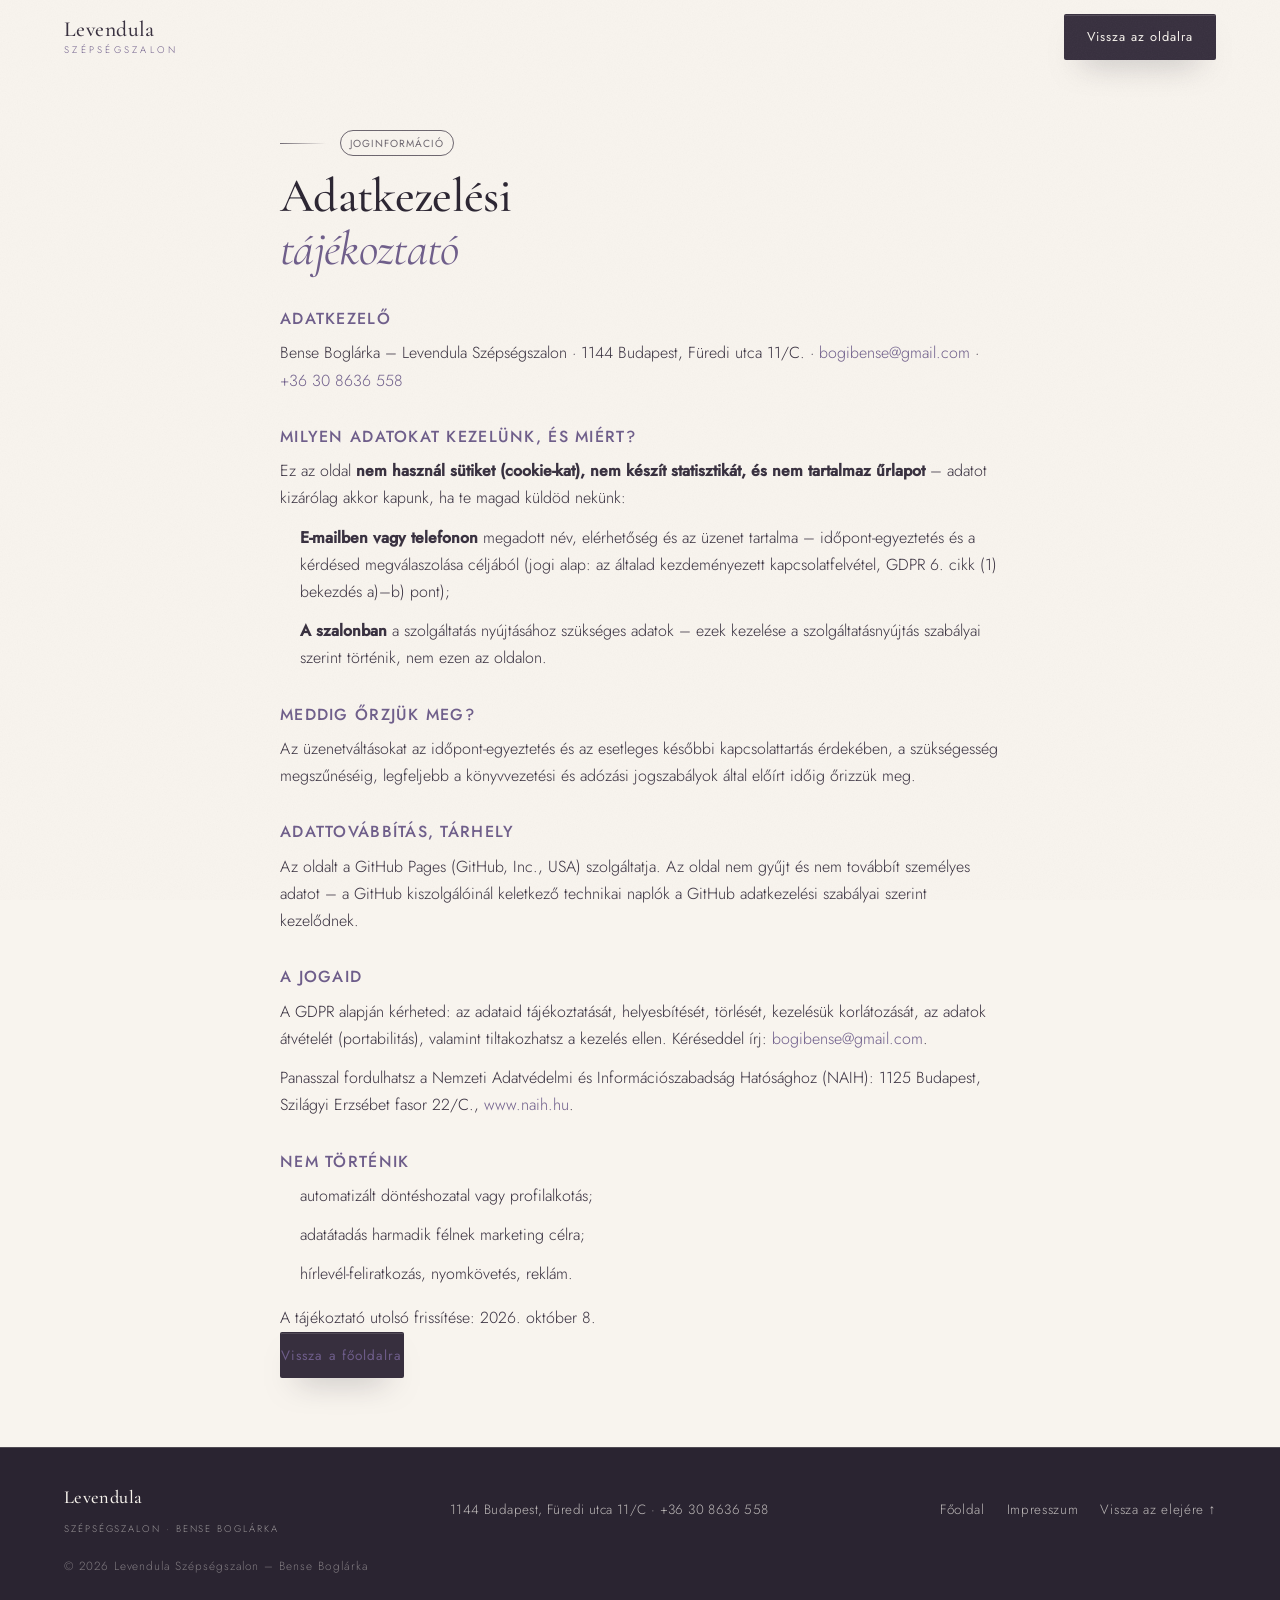
==== adatkezeles.html @ 14048347 "Átadási végellenőrzés: impresszum + adatkezelési tájékoztató, helyesírás, tap-target és overflow jav" ====
<!DOCTYPE html>
<html lang="hu">
<head>
<meta charset="UTF-8">
<meta name="viewport" content="width=device-width, initial-scale=1">
<title>Adatkezelési tájékoztató – Levendula Szépségszalon</title>
<meta name="description" content="Adatkezelési tájékoztató – Levendula Szépségszalon, Bense Boglárka.">
<meta name="robots" content="noindex, follow">
<link rel="icon" href="data:image/svg+xml,%3Csvg xmlns='http://www.w3.org/2000/svg' viewBox='0 0 64 64'%3E%3Crect width='64' height='64' rx='14' fill='%233A3040'/%3E%3Ctext x='32' y='43' font-family='Georgia,serif' font-size='34' fill='%23F7F3EE' text-anchor='middle'%3EL%3C/text%3E%3C/svg%3E">
<link rel="stylesheet" href="fonts/fonts.css">
<link rel="stylesheet" href="styles.css">
<style>
.legal{padding:calc(var(--header-h) + 56px) var(--pad) 72px}
.legal-inner{max-width:720px;margin:0 auto}
.legal .eyebrow{margin-bottom:14px}
.legal h1{font-family:var(--serif);font-weight:500;font-size:clamp(2.1rem,5vw,3rem);line-height:1.1;color:var(--char);margin:0 0 30px}
.legal h1 em{font-style:italic;color:var(--lav-deep)}
.legal h2{font-family:var(--sans);font-weight:500;font-size:1rem;letter-spacing:.08em;text-transform:uppercase;color:var(--lav-deep);margin:34px 0 12px}
.legal p,.legal li{font-family:var(--sans);font-weight:300;font-size:1rem;line-height:1.7;color:var(--plum);margin:0 0 12px}
.legal ul{padding-left:20px;margin:0 0 16px}
.legal a{color:var(--lav-deep); display:inline-block; padding:11px 0; margin:-11px 0}
.legal-back{display:inline-block;margin-top:36px}
</style>
</head>
<body>

<header class="site-header" id="top">
  <div class="header-inner">
    <a class="brand" href="index.html" aria-label="Levendula Szépségszalon – Kezdőlap">
      <span class="brand-name">Levendula</span>
      <span class="brand-sub">Szépségszalon</span>
    </a>
    <div class="header-actions">
      <a class="btn btn-solid btn-sm header-cta" href="index.html#kapcsolat">Vissza az oldalra</a>
    </div>
  </div>
</header>

<main>
<section class="legal">
  <div class="legal-inner">
    <p class="eyebrow"><b>Joginformáció</b></p>
    <h1>Adatkezelési<br><em>tájékoztató</em></h1>

    <h2>Adatkezelő</h2>
    <p>Bense Boglárka – Levendula Szépségszalon · 1144 Budapest, Füredi utca 11/C. · <a href="mailto:bogibense@gmail.com">bogibense@gmail.com</a> · <a href="tel:+36308636558">+36 30 8636 558</a></p>

    <h2>Milyen adatokat kezelünk, és miért?</h2>
    <p>Ez az oldal <strong>nem használ sütiket (cookie-kat), nem készít statisztikát, és nem tartalmaz űrlapot</strong> – adatot kizárólag akkor kapunk, ha te magad küldöd nekünk:</p>
    <ul>
      <li><strong>E-mailben vagy telefonon</strong> megadott név, elérhetőség és az üzenet tartalma – időpont-egyeztetés és a kérdésed megválaszolása céljából (jogi alap: az általad kezdeményezett kapcsolatfelvétel, GDPR 6. cikk (1) bekezdés a)–b) pont);</li>
      <li><strong>A szalonban</strong> a szolgáltatás nyújtásához szükséges adatok – ezek kezelése a szolgáltatásnyújtás szabályai szerint történik, nem ezen az oldalon.</li>
    </ul>

    <h2>Meddig őrzjük meg?</h2>
    <p>Az üzenetváltásokat az időpont-egyeztetés és az esetleges későbbi kapcsolattartás érdekében, a szükségesség megszűnéséig, legfeljebb a könyvvezetési és adózási jogszabályok által előírt időig őrizzük meg.</p>

    <h2>Adattovábbítás, tárhely</h2>
    <p>Az oldalt a GitHub Pages (GitHub, Inc., USA) szolgáltatja. Az oldal nem gyűjt és nem továbbít személyes adatot – a GitHub kiszolgálóinál keletkező technikai naplók a GitHub adatkezelési szabályai szerint kezelődnek.</p>

    <h2>A jogaid</h2>
    <p>A GDPR alapján kérheted: az adataid tájékoztatását, helyesbítését, törlését, kezelésük korlátozását, az adatok átvételét (portabilitás), valamint tiltakozhatsz a kezelés ellen. Kéréseddel írj: <a href="mailto:bogibense@gmail.com">bogibense@gmail.com</a>.</p>
    <p>Panasszal fordulhatsz a Nemzeti Adatvédelmi és Információszabadság Hatósághoz (NAIH): 1125 Budapest, Szilágyi Erzsébet fasor 22/C., <a href="https://www.naih.hu" target="_blank" rel="noopener">www.naih.hu</a>.</p>

    <h2>Nem történik</h2>
    <ul>
      <li>automatizált döntéshozatal vagy profilalkotás;</li>
      <li>adatátadás harmadik félnek marketing célra;</li>
      <li>hírlevél-feliratkozás, nyomkövetés, reklám.</li>
    </ul>

    <p class="body-lg">A tájékoztató utolsó frissítése: 2026. október 8.</p>

    <a class="btn btn-solid legal-back" href="index.html">Vissza a főoldalra</a>
  </div>
</section>
</main>

<footer class="site-footer">
  <div class="footer-inner">
    <div class="footer-brand">
      <span class="brand-name">Levendula</span>
      <span class="brand-sub">Szépségszalon · Bense Boglárka</span>
    </div>
    <div class="footer-addr">
      1144 Budapest, Füredi utca 11/C · +36 30 8636 558
    </div>
    <div class="footer-links">
      <a href="index.html">Főoldal</a>
      <a href="impresszum.html">Impresszum</a>
      <a href="#top">Vissza az elejére ↑</a>
    </div>
  </div>
  <p class="footer-copy">© 2026 Levendula Szépségszalon – Bense Boglárka</p>
</footer>

</body>
</html>
---- fonts/fonts.css ----
@font-face {
  font-family: 'Cormorant Garamond';
  font-style: italic;
  font-weight: 400;
  font-display: swap;
  src: url(cormorant-400-italic-latin-ext.woff2) format('woff2');
  unicode-range: U+0100-02BA, U+02BD-02C5, U+02C7-02CC, U+02CE-02D7, U+02DD-02FF, U+0304, U+0308, U+0329, U+1D00-1DBF, U+1E00-1E9F, U+1EF2-1EFF, U+2020, U+20A0-20AB, U+20AD-20C0, U+2113, U+2C60-2C7F, U+A720-A7FF;
}
@font-face {
  font-family: 'Cormorant Garamond';
  font-style: italic;
  font-weight: 400;
  font-display: swap;
  src: url(cormorant-400-italic-latin.woff2) format('woff2');
  unicode-range: U+0000-00FF, U+0131, U+0152-0153, U+02BB-02BC, U+02C6, U+02DA, U+02DC, U+0304, U+0308, U+0329, U+2000-206F, U+20AC, U+2122, U+2191, U+2193, U+2212, U+2215, U+FEFF, U+FFFD;
}
@font-face {
  font-family: 'Cormorant Garamond';
  font-style: italic;
  font-weight: 500;
  font-display: swap;
  src: url(cormorant-500-italic-latin-ext.woff2) format('woff2');
  unicode-range: U+0100-02BA, U+02BD-02C5, U+02C7-02CC, U+02CE-02D7, U+02DD-02FF, U+0304, U+0308, U+0329, U+1D00-1DBF, U+1E00-1E9F, U+1EF2-1EFF, U+2020, U+20A0-20AB, U+20AD-20C0, U+2113, U+2C60-2C7F, U+A720-A7FF;
}
@font-face {
  font-family: 'Cormorant Garamond';
  font-style: italic;
  font-weight: 500;
  font-display: swap;
  src: url(cormorant-500-italic-latin.woff2) format('woff2');
  unicode-range: U+0000-00FF, U+0131, U+0152-0153, U+02BB-02BC, U+02C6, U+02DA, U+02DC, U+0304, U+0308, U+0329, U+2000-206F, U+20AC, U+2122, U+2191, U+2193, U+2212, U+2215, U+FEFF, U+FFFD;
}
@font-face {
  font-family: 'Cormorant Garamond';
  font-style: normal;
  font-weight: 400;
  font-display: swap;
  src: url(cormorant-400-normal-latin-ext.woff2) format('woff2');
  unicode-range: U+0100-02BA, U+02BD-02C5, U+02C7-02CC, U+02CE-02D7, U+02DD-02FF, U+0304, U+0308, U+0329, U+1D00-1DBF, U+1E00-1E9F, U+1EF2-1EFF, U+2020, U+20A0-20AB, U+20AD-20C0, U+2113, U+2C60-2C7F, U+A720-A7FF;
}
@font-face {
  font-family: 'Cormorant Garamond';
  font-style: normal;
  font-weight: 400;
  font-display: swap;
  src: url(cormorant-400-normal-latin.woff2) format('woff2');
  unicode-range: U+0000-00FF, U+0131, U+0152-0153, U+02BB-02BC, U+02C6, U+02DA, U+02DC, U+0304, U+0308, U+0329, U+2000-206F, U+20AC, U+2122, U+2191, U+2193, U+2212, U+2215, U+FEFF, U+FFFD;
}
@font-face {
  font-family: 'Cormorant Garamond';
  font-style: normal;
  font-weight: 500;
  font-display: swap;
  src: url(cormorant-500-normal-latin-ext.woff2) format('woff2');
  unicode-range: U+0100-02BA, U+02BD-02C5, U+02C7-02CC, U+02CE-02D7, U+02DD-02FF, U+0304, U+0308, U+0329, U+1D00-1DBF, U+1E00-1E9F, U+1EF2-1EFF, U+2020, U+20A0-20AB, U+20AD-20C0, U+2113, U+2C60-2C7F, U+A720-A7FF;
}
@font-face {
  font-family: 'Cormorant Garamond';
  font-style: normal;
  font-weight: 500;
  font-display: swap;
  src: url(cormorant-500-normal-latin.woff2) format('woff2');
  unicode-range: U+0000-00FF, U+0131, U+0152-0153, U+02BB-02BC, U+02C6, U+02DA, U+02DC, U+0304, U+0308, U+0329, U+2000-206F, U+20AC, U+2122, U+2191, U+2193, U+2212, U+2215, U+FEFF, U+FFFD;
}
@font-face {
  font-family: 'Cormorant Garamond';
  font-style: normal;
  font-weight: 600;
  font-display: swap;
  src: url(cormorant-600-normal-latin-ext.woff2) format('woff2');
  unicode-range: U+0100-02BA, U+02BD-02C5, U+02C7-02CC, U+02CE-02D7, U+02DD-02FF, U+0304, U+0308, U+0329, U+1D00-1DBF, U+1E00-1E9F, U+1EF2-1EFF, U+2020, U+20A0-20AB, U+20AD-20C0, U+2113, U+2C60-2C7F, U+A720-A7FF;
}
@font-face {
  font-family: 'Cormorant Garamond';
  font-style: normal;
  font-weight: 600;
  font-display: swap;
  src: url(cormorant-600-normal-latin.woff2) format('woff2');
  unicode-range: U+0000-00FF, U+0131, U+0152-0153, U+02BB-02BC, U+02C6, U+02DA, U+02DC, U+0304, U+0308, U+0329, U+2000-206F, U+20AC, U+2122, U+2191, U+2193, U+2212, U+2215, U+FEFF, U+FFFD;
}
@font-face {
  font-family: 'Jost';
  font-style: normal;
  font-weight: 300;
  font-display: swap;
  src: url(jost-300-normal-latin-ext.woff2) format('woff2');
  unicode-range: U+0100-02BA, U+02BD-02C5, U+02C7-02CC, U+02CE-02D7, U+02DD-02FF, U+0304, U+0308, U+0329, U+1D00-1DBF, U+1E00-1E9F, U+1EF2-1EFF, U+2020, U+20A0-20AB, U+20AD-20C0, U+2113, U+2C60-2C7F, U+A720-A7FF;
}
@font-face {
  font-family: 'Jost';
  font-style: normal;
  font-weight: 300;
  font-display: swap;
  src: url(jost-300-normal-latin.woff2) format('woff2');
  unicode-range: U+0000-00FF, U+0131, U+0152-0153, U+02BB-02BC, U+02C6, U+02DA, U+02DC, U+0304, U+0308, U+0329, U+2000-206F, U+20AC, U+2122, U+2191, U+2193, U+2212, U+2215, U+FEFF, U+FFFD;
}
@font-face {
  font-family: 'Jost';
  font-style: normal;
  font-weight: 400;
  font-display: swap;
  src: url(jost-400-normal-latin-ext.woff2) format('woff2');
  unicode-range: U+0100-02BA, U+02BD-02C5, U+02C7-02CC, U+02CE-02D7, U+02DD-02FF, U+0304, U+0308, U+0329, U+1D00-1DBF, U+1E00-1E9F, U+1EF2-1EFF, U+2020, U+20A0-20AB, U+20AD-20C0, U+2113, U+2C60-2C7F, U+A720-A7FF;
}
@font-face {
  font-family: 'Jost';
  font-style: normal;
  font-weight: 400;
  font-display: swap;
  src: url(jost-400-normal-latin.woff2) format('woff2');
  unicode-range: U+0000-00FF, U+0131, U+0152-0153, U+02BB-02BC, U+02C6, U+02DA, U+02DC, U+0304, U+0308, U+0329, U+2000-206F, U+20AC, U+2122, U+2191, U+2193, U+2212, U+2215, U+FEFF, U+FFFD;
}
@font-face {
  font-family: 'Jost';
  font-style: normal;
  font-weight: 500;
  font-display: swap;
  src: url(jost-500-normal-latin-ext.woff2) format('woff2');
  unicode-range: U+0100-02BA, U+02BD-02C5, U+02C7-02CC, U+02CE-02D7, U+02DD-02FF, U+0304, U+0308, U+0329, U+1D00-1DBF, U+1E00-1E9F, U+1EF2-1EFF, U+2020, U+20A0-20AB, U+20AD-20C0, U+2113, U+2C60-2C7F, U+A720-A7FF;
}
@font-face {
  font-family: 'Jost';
  font-style: normal;
  font-weight: 500;
  font-display: swap;
  src: url(jost-500-normal-latin.woff2) format('woff2');
  unicode-range: U+0000-00FF, U+0131, U+0152-0153, U+02BB-02BC, U+02C6, U+02DA, U+02DC, U+0304, U+0308, U+0329, U+2000-206F, U+20AC, U+2122, U+2191, U+2193, U+2212, U+2215, U+FEFF, U+FFFD;
}
---- styles.css ----
/* ============================================================
   LEVENDULA SZÉPSÉGSZALON – editorial design system
   warm ivory · dusty lavender · deep plum
   ============================================================ */

:root{
  --ivory:      #F8F4EE;
  --ivory-2:    #F1EBE3;
  --paper:      #FFFDFB;
  --lav-soft:   #ECE6F0;
  --lav:        #C9BCD8;
  --lav-deep:   #6E5D8A;
  --plum:       #372F3E;
  --plum-soft:  #574E61;
  --char:       #2A2431;
  --line:       rgba(55,47,62,.16);
  --line-soft:  rgba(55,47,62,.09);
  --line-light: rgba(248,244,238,.18);

  --serif: "Cormorant Garamond", Georgia, "Times New Roman", serif;
  --sans:  "Jost", "Helvetica Neue", Arial, sans-serif;

  --pad: clamp(20px, 5vw, 64px);
  --max: 1280px;
  --header-h: 74px;
  --ease: cubic-bezier(.22,.61,.36,1);
}

/* ---------- base ---------- */
*,*::before,*::after{box-sizing:border-box}
html{scroll-behavior:smooth; scroll-padding-top:calc(var(--header-h) + 8px); -webkit-text-size-adjust:100%; overflow-x:clip}
body{
  margin:0;
  background:var(--ivory);
  color:var(--plum);
  font-family:var(--sans);
  font-weight:300;
  font-size:16.5px;
  line-height:1.65;
  -webkit-font-smoothing:antialiased;
  overflow-x:clip;
}
img{max-width:100%; height:auto; display:block}
a{color:inherit; text-decoration:none}
ul{margin:0; padding:0; list-style:none}
figure{margin:0}
h1,h2,h3,h4{margin:0; font-family:var(--serif); font-weight:500; line-height:1.08; letter-spacing:-.01em}
p{margin:0}
::selection{background:var(--lav); color:var(--char)}
html{scrollbar-color:var(--lav-deep) var(--ivory-2); scrollbar-width:thin}
::-webkit-scrollbar{width:11px; height:11px}
::-webkit-scrollbar-track{background:var(--ivory-2)}
::-webkit-scrollbar-thumb{background:linear-gradient(var(--lav-deep),#6E5F87); border:3px solid var(--ivory-2); border-radius:100px}
::-webkit-scrollbar-thumb:hover{background:var(--plum-soft)}
:focus-visible{outline:2px solid var(--lav-deep); outline-offset:3px}

/* film-grain paper texture over the whole page */
body::after{
  content:""; position:fixed; inset:0; z-index:70;
  pointer-events:none; opacity:.045;
  background-image:url("data:image/svg+xml,%3Csvg xmlns='http://www.w3.org/2000/svg' width='180' height='180'%3E%3Cfilter id='n'%3E%3CfeTurbulence type='fractalNoise' baseFrequency='0.8' numOctaves='3' stitchTiles='stitch'/%3E%3CfeColorMatrix type='saturate' values='0'/%3E%3C/filter%3E%3Crect width='180' height='180' filter='url(%23n)'/%3E%3C/svg%3E");
}

/* ---------- shared ---------- */
.hero-grid,.trust-strip,.lashes-grid,.uvled-inner,.section-head,.service-index,
.about-grid,.cert-strip,.quals-note,.gallery,.price-grid,.gift-grid,.ig-head,
.ig-grid,.contact-grid,.footer-inner,.footer-copy,.site-credit{
  width:100%;
  max-width:var(--max);
  margin-inline:auto;
  padding-inline:var(--pad);
}
.section-head{
  display:grid; grid-template-columns:minmax(0,1.2fr) minmax(0,.8fr);
  column-gap:clamp(28px,5vw,80px); align-items:end;
  margin-bottom:clamp(22px,3vw,36px);
}
.section-head .eyebrow{grid-column:1/-1}
.contact .eyebrow{color:var(--lav)}
.section-head h2{grid-column:1}
.section-head .section-lead{grid-column:2; margin-top:0; align-self:end; padding-bottom:.55em}
.section-head:not(:has(.section-lead)) h2{grid-column:1/-1}

.eyebrow{
  display:flex; align-items:center; gap:14px;
  font-size:.72rem; font-weight:400;
  letter-spacing:.28em; text-transform:uppercase;
  color:var(--lav-deep);
  margin-bottom:clamp(12px,2vw,18px);
}
.eyebrow::before{content:""; width:46px; height:1px; background:linear-gradient(90deg, currentColor, transparent); opacity:.7; flex:none}
.eyebrow b{
  font-weight:400; font-size:.64rem; letter-spacing:.1em;
  padding:4px 9px 3px; border:1px solid currentColor; border-radius:100px;
  opacity:.72; margin-right:6px;
}

h1{font-size:clamp(2.25rem, 5.2vw, 4.35rem); line-height:1.05; letter-spacing:-.014em}
h2{font-size:clamp(1.8rem, 3.7vw, 3.1rem); line-height:1.09; letter-spacing:-.012em}
h1 em,h2 em{font-style:italic; font-weight:400; color:var(--lav-deep)}
.hero-text h1 em{
  background:linear-gradient(115deg, var(--lav-deep) 8%, #6E5F87 52%, var(--plum-soft) 100%);
  -webkit-background-clip:text; background-clip:text; color:transparent;
}
.uvled h1 em,.uvled h2 em,.contact h2 em{color:var(--lav)}
.body-lg{font-size:clamp(1.02rem,1.35vw,1.16rem); line-height:1.75; color:var(--plum-soft); max-width:56ch}
.section-lead{margin-top:18px; color:var(--plum-soft); max-width:58ch; font-size:1.02rem}
.fine{font-size:.8rem; letter-spacing:.06em; color:rgba(248,244,238,.55); margin-top:18px}

/* ---------- buttons ---------- */
.btn{
  display:inline-block;
  padding:15px 30px;
  font-family:var(--sans);
  font-size:.85rem;
  font-weight:400;
  letter-spacing:.08em;
  border:1px solid transparent;
  border-radius:2px;
  cursor:pointer;
  transition:background .35s var(--ease), color .35s var(--ease), border-color .35s var(--ease), transform .35s var(--ease), background-size .5s var(--ease);
}
.btn:hover{transform:translateY(-2px)}
.btn:active{transform:translateY(0) scale(.98)}
.btn-sm{padding:11px 22px; font-size:.8rem}
.btn-solid{
  background-color:var(--plum); color:var(--ivory);
  box-shadow:inset 0 1px 0 rgba(248,244,238,.14), 0 16px 32px -18px rgba(42,36,49,.55);
  background-image:linear-gradient(var(--lav-deep),var(--lav-deep));
  background-repeat:no-repeat; background-position:left bottom; background-size:100% 0%;
  transition:background-size .5s var(--ease), transform .35s var(--ease), color .35s var(--ease);
}
.btn-solid:hover{background-size:100% 100%}
.btn-ghost{border-color:rgba(55,47,62,.4); color:var(--plum)}
.btn-ghost:hover{border-color:var(--plum); background:rgba(55,47,62,.06)}
.btn-light{
  background-color:var(--ivory); color:var(--plum);
  box-shadow:0 16px 32px -18px rgba(42,36,49,.5);
  background-image:linear-gradient(var(--lav),var(--lav));
  background-repeat:no-repeat; background-position:left bottom; background-size:100% 0%;
  transition:background-size .5s var(--ease), transform .35s var(--ease), color .35s var(--ease);
}
.btn-light:hover{background-size:100% 100%}
.btn-outline-light{border-color:rgba(248,244,238,.45); color:var(--ivory)}
.btn-outline-light:hover{border-color:var(--ivory); background:rgba(248,244,238,.1)}

/* ---------- reveal motion: staged cinematic system ---------- */
.js .reveal{opacity:0; transform:translateY(30px); transition:opacity .9s var(--ease), transform .9s var(--ease)}
.js .reveal.in{opacity:1; transform:none}
.js .d1{transition-delay:.12s}
.js .d2{transition-delay:.24s}
.js .d3{transition-delay:.36s}

/* headline serif text mask-reveal: soft clip + rise */
.js h1.reveal,.js h2.reveal{
  opacity:0; transform:translateY(34px);
  clip-path:inset(0 0 62% 0);
  transition:opacity .95s var(--ease), transform .95s var(--ease), clip-path 1.1s var(--ease);
}
.js h1.reveal.in,.js h2.reveal.in{opacity:1; transform:none; clip-path:inset(0 0 -8% 0)}
/* media reveals: scale-settle in a clip window */
.js .reveal.r-media{transform:translateY(0) scale(1.045);
  clip-path:inset(0 0 100% 0);
  transition:transform 1.3s var(--ease), clip-path 1s var(--ease), opacity .7s var(--ease);
}
.js .reveal.r-media.in{transform:none; clip-path:inset(0 0 -1% 0)}
/* rows: slides in from the left, slight easing overshoot */
.js .reveal.r-row{opacity:0; transform:translateX(-26px)}
.js .reveal.r-row.in{opacity:1; transform:none}

/* hero entrance choreography (JS adds .pre, then swaps to .in staggered) */
.js .hero-seq{transition:opacity .95s var(--ease), transform .95s var(--ease)}
.js .hero-seq.pre{opacity:0; transform:translateY(26px)}
.js .hero-seq.in{opacity:1; transform:none}
.js .hero-seq.pre.hero-t-h1{transform:translateY(40px); clip-path:inset(0 0 55% 0)}
.js .hero-seq.in.hero-t-h1{transform:none; clip-path:inset(0 0 -8% 0)}
.js .hero-t-h1{transition:opacity 1.05s var(--ease), transform 1.05s var(--ease), clip-path 1.25s var(--ease)}
.js .hero-t-media{clip-path:inset(0 0 100% 0); transform:scale(1.02)
  ; transition:clip-path 1.15s var(--ease), transform 1.5s var(--ease), opacity .8s var(--ease)}
.js .hero-t-media.in{clip-path:inset(0 0 -2% 0); transform:scale(1)}
/* decorative hairlines draw themselves in */
.js .hero-seq.line-grow::before{transform:scaleX(0); transform-origin:left}
.js .hero-seq.line-grow.in::before{transform:scaleX(1)}

/* scroll-progress hairline on header already uses --p (script) */
/* buttons: sweep + lift */
.btn{overflow:hidden}
.btn::after{
  content:""; position:absolute; inset:0; transform:translateX(-101%);
  background:linear-gradient(105deg, rgba(248,244,238,.18), rgba(248,244,238,0) 55%);
  transition:transform .55s var(--ease); pointer-events:none;
}
.btn:hover::after{transform:translateX(0)}
.btn-ghost::after,.btn-outline-light::after{background:linear-gradient(105deg, rgba(55,47,62,.09), rgba(55,47,62,0) 55%)}

/* ============================================================
   HEADER
   ============================================================ */
.site-header{
  position:fixed; inset:0 0 auto 0; z-index:60;
  height:var(--header-h);
  background:transparent;
  transition:background .4s var(--ease), box-shadow .4s var(--ease);
}
.site-header.scrolled{
  background:rgba(248,244,238,.92);
  backdrop-filter:blur(10px);
  -webkit-backdrop-filter:blur(10px);
  box-shadow:0 1px 0 var(--line-soft);
}
/* scroll-progress hairline */
.site-header::after{
  content:""; position:absolute; left:0; right:0; bottom:0; height:2px;
  background:var(--lav-deep); opacity:.85;
  transform:scaleX(var(--p,0)); transform-origin:left;
}
.header-inner{
  max-width:var(--max); margin-inline:auto; padding-inline:var(--pad);
  height:100%; display:flex; align-items:center; justify-content:space-between; gap:24px;
}
.brand{display:flex; flex-direction:column; justify-content:center; line-height:1; padding:6px 0}
.brand-name{font-family:var(--serif); font-size:1.35rem; font-weight:500; letter-spacing:.02em}
.brand-sub{font-size:.6rem; letter-spacing:.34em; text-transform:uppercase; color:var(--lav-deep); margin-top:5px}

.main-nav ul{display:flex; gap:clamp(16px,2.2vw,32px)}
.main-nav a{
  font-size:.86rem; letter-spacing:.05em; color:var(--plum-soft);
  padding-bottom:4px; position:relative;
  transition:color .3s;
}
.main-nav a::before{content:""; position:absolute; inset:-6px -6px -4px;}
.main-nav a::after{
  content:""; position:absolute; left:0; bottom:0; height:1px; width:100%;
  background:var(--lav-deep); transform:scaleX(0); transform-origin:right;
  transition:transform .45s var(--ease);
}
.main-nav a:hover,.main-nav a.active{color:var(--plum)}
.main-nav a:hover::after,.main-nav a.active::after{transform:scaleX(1); transform-origin:left}

.header-actions{display:flex; align-items:center; gap:16px}
.ig-link{
  display:grid; place-items:center; width:44px; height:44px;
  color:var(--plum); border:1px solid var(--line); border-radius:50%;
  transition:border-color .3s, color .3s, transform .3s;
}
.ig-link:hover{border-color:var(--lav-deep); color:var(--lav-deep); transform:translateY(-2px)}

.menu-toggle{
  display:none; flex-direction:column; justify-content:center; gap:7px;
  width:44px; height:44px; padding:0;
  background:none; border:none; cursor:pointer;
}
.menu-toggle span{display:block; width:26px; height:1.5px; background:var(--plum); transition:transform .4s var(--ease), opacity .3s}
body.menu-open .menu-toggle span:first-child{transform:translateY(4.2px) rotate(45deg)}
body.menu-open .menu-toggle span:last-child{transform:translateY(-4.2px) rotate(-45deg)}

/* mobile menu */
.mobile-menu{
  position:fixed; inset:0; z-index:55;
  background:var(--ivory);
  display:flex; align-items:center;
  padding:calc(var(--header-h) + 20px) var(--pad) 40px;
  opacity:0; visibility:hidden; pointer-events:none;
  transition:opacity .45s var(--ease), visibility 0s linear .45s;
}
/* closed state: fully hidden, works with or without the [hidden] attribute
   (script.js removes [hidden] on init so animations are controllable) */
.mobile-menu, .mobile-menu[hidden]{opacity:0; visibility:hidden; pointer-events:none}
body.menu-open .mobile-menu{opacity:1; visibility:visible; pointer-events:auto; transition:opacity .45s var(--ease)}
.mobile-menu nav{width:100%}
.mobile-menu li{border-bottom:1px solid var(--line-soft)}
.mobile-menu li a{
  display:block; padding:16px 0;
  font-family:var(--serif); font-size:1.6rem; font-weight:500;
}
.mobile-menu li a em{font-style:italic; color:var(--lav-deep)}
.mobile-menu-foot{display:flex; flex-direction:column; gap:8px; margin-top:32px; font-size:.95rem; color:var(--plum-soft)}
.mobile-menu-foot a{letter-spacing:.04em; display:inline-block; padding:12px 0}

/* ============================================================
   HERO — art-directed editorial entry
   ============================================================ */
.hero{padding-top:var(--header-h); position:relative; overflow-x:clip}
/* ambient wash behind the text column */
.hero::before{
  content:""; position:absolute; top:-12%; right:-14%;
  width:56vw; height:56vw; max-width:760px; max-height:760px;
  background:radial-gradient(circle, rgba(201,188,216,.32) 0%, rgba(201,188,216,0) 62%);
  pointer-events:none;
  animation:blobDrift 16s ease-in-out infinite alternate;
}
/* second, softer orb anchored low-left for depth */
.hero::after{
  content:""; position:absolute; bottom:4%; left:-16%;
  width:34vw; height:34vw; max-width:460px; max-height:460px;
  background:radial-gradient(circle, rgba(139,123,166,.2) 0%, rgba(139,123,166,0) 62%);
  pointer-events:none;
  animation:blobDrift 20s ease-in-out 1.5s infinite alternate-reverse;
}
@keyframes blobDrift{
  from{transform:translate3d(0,0,0) scale(1)}
  to{transform:translate3d(-4%,6%,0) scale(1.14)}
}
.hero-side{
  position:absolute; left:14px; top:50%;
  transform:translateY(-50%) rotate(180deg);
  writing-mode:vertical-rl;
  font-size:.64rem; letter-spacing:.42em; text-transform:uppercase;
  color:var(--lav-deep); opacity:.6; pointer-events:none;
}
.hero-grid{
  display:grid;
  grid-template-columns:1.02fr .98fr;
  grid-template-areas:"text media" "intro media";
  align-items:start;
  column-gap:clamp(28px,5vw,72px);
  min-height:calc(58svh - var(--header-h));
}
.hero-text{grid-area:text; align-self:end; padding-top:clamp(22px,4.5vh,46px)}
.hero-loc{
  display:flex; align-items:center; gap:12px;
  font-size:.72rem; letter-spacing:.3em; text-transform:uppercase;
  color:var(--lav-deep); margin-bottom:clamp(14px,2.2vh,22px);
}
.hero-loc::before{content:""; width:44px; height:1px; background:var(--lav-deep); opacity:.7}
.hero-text h1{margin-bottom:0; font-size:clamp(2.6rem,5.6vw,5.1rem)}
.hero-intro{grid-area:intro; padding-bottom:clamp(22px,4vh,42px); align-self:start}
.hero-lead{margin-top:clamp(22px,3vh,34px); font-size:clamp(1.02rem,1.4vw,1.18rem); line-height:1.7; color:var(--plum-soft); max-width:46ch}
.hero-cta{display:flex; flex-wrap:wrap; gap:14px; margin-top:clamp(24px,3.4vh,38px)}
.hero-scroll{
  display:inline-flex; align-items:center; gap:10px;
  margin-top:clamp(26px,4vh,40px);
  font-size:.68rem; letter-spacing:.32em; text-transform:uppercase;
  color:var(--plum-soft);
  padding:10px 6px 10px 0;
  margin-left:-6px;
}
.hero-scroll::after{
  content:""; width:1px; height:34px;
  background:linear-gradient(180deg, var(--lav-deep), transparent);
  animation:scrollPulse 2.2s ease-in-out infinite;
}
@keyframes scrollPulse{0%,100%{transform:scaleY(.55); opacity:.4} 50%{transform:scaleY(1); opacity:1}}

.hero-media{
  grid-area:media; position:relative; align-self:stretch;
  margin-right:calc(-1 * var(--pad));
  display:flex; flex-direction:column;
}
.hero-media picture{flex:1; min-height:360px; display:block; position:relative; overflow:hidden}
/* animated hairline frame that draws itself once on entry */
.hero-media picture::before{
  content:""; position:absolute; inset:16px; z-index:2;
  border:1px solid rgba(248,244,238,.4);
  pointer-events:none;
}
.hero-media picture::after{
  content:""; position:absolute; inset:0; pointer-events:none;
  background:
    linear-gradient(90deg, rgba(248,244,238,.5) 0%, rgba(248,244,238,0) 24%),
    radial-gradient(130% 130% at 50% 38%, rgba(42,36,49,0) 52%, rgba(42,36,49,.24) 100%);
}
.hero-media img{
  position:absolute; inset:0; width:100%; height:100%; object-fit:cover;
  object-position:76% 64%;
  filter:saturate(.94) contrast(1.05) brightness(1.01);
  transform:scale(1.3); animation:heroZoom 2.8s var(--ease) .15s forwards;
  will-change:transform;
}
@keyframes heroZoom{to{transform:scale(1.24)}}
.hero-media figcaption{
  font-size:.72rem; letter-spacing:.2em; text-transform:uppercase;
  color:var(--plum-soft); padding:14px var(--pad) 0 0; text-align:right;
}

/* trust strip */
.trust-strip{
  display:grid; grid-template-columns:repeat(4,1fr);
  border-top:1px solid var(--line);
  margin-top:clamp(24px,3.4vh,42px);
}
.trust-item{position:relative; padding:22px clamp(14px,2vw,28px) 24px; border-right:1px solid var(--line-soft)}
.trust-item::before{
  content:""; position:absolute; top:0; left:clamp(14px,2vw,28px);
  width:36px; height:2px;
  background:linear-gradient(90deg, var(--lav-deep), var(--lav));
}
.trust-item:first-child{padding-left:0}
.trust-item:first-child::before{left:0}
.trust-item:last-child{border-right:none}
.trust-item h3{font-size:1.14rem; margin-bottom:6px; transition:color .3s var(--ease)}
.trust-item p{font-size:.86rem; line-height:1.55; color:var(--plum-soft)}
.trust-item:hover h3{color:var(--lav-deep)}
.trust-item::after{content:""; position:absolute; top:0; left:clamp(14px,2vw,28px); width:36px; height:2px; background:linear-gradient(90deg,var(--lav-deep),var(--lav)); transform:scaleX(.4); transform-origin:left; transition:transform .5s var(--ease), opacity .3s; opacity:.7}
.trust-item:hover::after{transform:scaleX(1); opacity:1}

/* ============================================================
   FEATURED EYELASH
   ============================================================ */
.lashes{background:var(--lav-soft); padding:clamp(30px,3.8vw,48px) 0; margin-top:clamp(36px,5vw,64px)}
.lashes-grid{
  display:grid; grid-template-columns:1.05fr .95fr;
  gap:clamp(36px,6vw,80px); align-items:center;
}
.lashes-media{position:relative; padding-bottom:84px}
.lm-main{overflow:hidden; border:10px solid var(--paper); box-shadow:0 32px 64px -32px rgba(42,36,49,.45)}
.lm-main img{width:100%; aspect-ratio:4/4.6; object-fit:cover; transition:transform 1.2s var(--ease)}
.lm-main:hover img{transform:scale(1.035)}
.lm-sub{
  position:absolute; right:0; bottom:0; width:48%;
  border:10px solid var(--lav-soft);
  box-shadow:0 24px 60px rgba(42,36,49,.16);
}
.lm-sub img{width:100%; aspect-ratio:1/1; object-fit:cover; transition:transform 1s var(--ease)}
.lm-sub:hover img{transform:scale(1.05)}
.lashes-text h2{margin-bottom:24px}
.lashes-text .body-lg{margin-bottom:30px}

.tick-list{margin-bottom:26px; display:grid; gap:0}
.tick-list li{
  padding:11px 0; border-bottom:1px solid rgba(55,47,62,.13);
  font-size:.98rem; letter-spacing:.02em;
  display:flex; align-items:center; gap:14px;
}
.tick-list li::before{
  content:""; width:7px; height:7px; border-radius:50%;
  background:var(--lav-deep); opacity:.75; flex:none;
}

/* ============================================================
   UV-LED
   ============================================================ */
.uvled{background:var(--char); color:var(--ivory); padding:clamp(30px,3.8vw,48px) 0; position:relative; overflow:hidden}
.uvled::before{
  content:""; position:absolute; top:-30%; right:-10%;
  width:52vw; height:52vw; max-width:680px; max-height:680px;
  background:radial-gradient(circle, rgba(139,123,166,.28) 0%, rgba(139,123,166,0) 65%);
  pointer-events:none;
  animation:blobDrift 18s ease-in-out infinite alternate;
}
.uvled-inner{
  display:grid; grid-template-columns:1.05fr .95fr;
  gap:clamp(36px,6vw,80px); align-items:center; position:relative;
}
.badge{
  display:inline-block; margin-bottom:22px;
  background:rgba(201,188,216,.09);
  backdrop-filter:blur(4px); -webkit-backdrop-filter:blur(4px);
  padding:7px 18px; border:1px solid rgba(201,188,216,.5); border-radius:100px;
  font-size:.7rem; letter-spacing:.3em; text-transform:uppercase; color:var(--lav);
}
.uvled h2{font-size:clamp(1.85rem,3.6vw,2.9rem); margin-bottom:24px}
.uvled .body-lg{color:rgba(248,244,238,.78); margin-bottom:34px}
.uvled-media{
  position:relative;
  border:1px solid rgba(201,188,216,.4);
  padding:10px;
  box-shadow:0 36px 72px -36px rgba(0,0,0,.65);
}
.uvled-media::after{
  content:""; position:absolute; inset:10px;
  background:linear-gradient(140deg, rgba(139,123,166,.24), rgba(139,123,166,0) 58%);
  pointer-events:none;
}
.uvled-media img{width:100%; aspect-ratio:4/3.4; object-fit:cover; object-position:66% 60%; filter:saturate(.72) contrast(1.06)}

/* ============================================================
   SERVICES INDEX
   ============================================================ */
.services{padding:clamp(30px,3.8vw,48px) 0; position:relative; background:linear-gradient(180deg, var(--ivory) 0%, var(--ivory) 55%, var(--ivory-2) 100%)}
.service-index{border-top:1px solid var(--line)}
.service-row{
  display:grid;
  grid-template-columns:58px minmax(0,1.1fr) minmax(0,1.3fr) 44px;
  align-items:baseline; gap:clamp(12px,2.5vw,34px);
  padding:clamp(16px,2.4vw,26px) 0;
  border-bottom:1px solid var(--line);
  transition:background .4s var(--ease), padding .4s var(--ease);
}
.service-row:hover{
  background:linear-gradient(90deg, rgba(230,222,238,.95), rgba(236,230,240,.18) 72%, rgba(236,230,240,0));
  box-shadow:inset 3px 0 0 var(--lav-deep);
}
.srv-num{font-family:var(--serif); font-style:italic; font-size:1.06rem; letter-spacing:.04em; color:var(--lav-deep)}
.srv-name{
  font-family:var(--serif); font-size:clamp(1.3rem,2.2vw,1.85rem); font-weight:500;
  transition:transform .45s var(--ease), color .3s;
}
.service-row:hover .srv-name{transform:translateX(10px); color:var(--lav-deep)}
.srv-desc{font-size:.9rem; line-height:1.7; color:var(--plum-soft)}
.srv-arrow{
  font-size:1.2rem; color:var(--lav-deep); justify-self:end;
  transform:translateX(-8px); opacity:0;
  transition:transform .45s var(--ease), opacity .45s;
}
.service-row:hover .srv-arrow{transform:translateX(0); opacity:1}

.service-float{
  position:fixed; z-index:40; top:0; left:0;
  width:250px; aspect-ratio:4/4.8;
  pointer-events:none; opacity:0;
  transform:translate(-50%,-50%) rotate(-2.5deg) scale(.92);
  transition:opacity .4s var(--ease), transform .5s var(--ease);
  box-shadow:0 30px 70px rgba(42,36,49,.3);
}
.service-float.on{opacity:1; transform:translate(-50%,-50%) rotate(-2.5deg) scale(1)}
.service-float img{width:100%; height:100%; object-fit:cover}

/* ============================================================
   ABOUT
   ============================================================ */
.about{background:var(--ivory-2); padding:clamp(30px,3.8vw,48px) 0}
.about-grid{
  display:grid; grid-template-columns:.9fr 1.1fr;
  gap:clamp(36px,6vw,84px); align-items:center;
}
.about-media img{width:100%; aspect-ratio:1/1.06; object-fit:cover; border:8px solid var(--paper); box-shadow:0 34px 66px -34px rgba(42,36,49,.45)}
.about-media figcaption{
  margin-top:14px; font-size:.72rem; letter-spacing:.22em;
  text-transform:uppercase; color:var(--plum-soft);
}
.about-text h2{font-size:clamp(1.65rem,2.9vw,2.4rem); margin-bottom:22px}
.about-text .body-lg{margin-bottom:36px}
.about-points{display:grid; grid-template-columns:1fr 1fr; gap:0}
.about-points > div{padding:16px 22px 18px 0; border-top:1px solid var(--line)}
.about-points > div:nth-child(even){padding-left:26px; border-left:1px solid var(--line-soft)}
.about-points h4{font-size:1.04rem; margin-bottom:5px}
.about-points p{font-size:.85rem; line-height:1.6; color:var(--plum-soft)}

/* ============================================================
   QUALIFICATIONS
   ============================================================ */
.quals{padding:clamp(30px,3.8vw,48px) 0; background:radial-gradient(95% 65% at 50% 105%, rgba(201,188,216,.26), rgba(201,188,216,0) 70%)}
.cert-strip{
  display:grid; grid-template-columns:repeat(6,1fr);
  gap:clamp(12px,1.6vw,22px); align-items:start;
}
.cert{
  background:var(--paper);
  padding:9px 9px 0;
  box-shadow:0 14px 34px rgba(42,36,49,.13);
  transition:transform .5s var(--ease), box-shadow .5s var(--ease);
}
.cert:nth-child(odd){transform:rotate(-.7deg)}
.cert:nth-child(even){transform:rotate(.6deg)}
.cert:hover{transform:translateY(-8px) rotate(0); box-shadow:0 24px 50px rgba(42,36,49,.2)}
.cert img{width:100%; height:auto; display:block; background:#fff}
.cert figcaption{
  font-size:.66rem; letter-spacing:.14em; text-transform:uppercase;
  color:var(--plum-soft); text-align:center; padding:10px 4px 12px;
}
.quals-note{
  margin-top:clamp(22px,3vw,32px); padding-top:20px;
  border-top:1px solid var(--line-soft);
  font-size:.92rem; letter-spacing:.03em; color:var(--plum-soft);
  text-align:center;
}

/* ============================================================
   WORK / GALLERY
   ============================================================ */
.work{background:var(--ivory-2); padding:clamp(30px,3.8vw,48px) 0}
.gallery{
  display:grid; grid-template-columns:repeat(4,1fr);
  grid-auto-rows:clamp(130px,12vw,160px);
  gap:clamp(10px,1.4vw,18px);
}
.gallery figure{position:relative; overflow:hidden; background:var(--lav-soft); border:1px solid rgba(55,47,62,.12)}
.gallery .g-tall{grid-row:span 2}
.gallery .g-wide{grid-column:span 2}
.gallery img{width:100%; height:100%; object-fit:cover; filter:saturate(.96) contrast(1.03); transition:transform 1.1s var(--ease), filter .6s}
.gallery figure:hover img{transform:scale(1.06); filter:saturate(1.04)}
.gallery figure::after{content:""; position:absolute; inset:0; border:1px solid rgba(248,244,238,0); transition:border-color .45s var(--ease); pointer-events:none; z-index:2}
.gallery figure:hover::after{border-color:rgba(248,244,238,.35)}
.gallery figcaption{
  position:absolute; left:0; right:0; bottom:0;
  padding:34px 16px 13px;
  font-size:.74rem; letter-spacing:.16em; text-transform:uppercase;
  color:#fff;
  background:linear-gradient(to top, rgba(30,25,36,.72), rgba(30,25,36,0));
  opacity:0; transform:translateY(8px);
  transition:opacity .5s var(--ease), transform .5s var(--ease);
}
.gallery figure:hover figcaption{opacity:1; transform:none}

/* ============================================================
   PRICE LIST
   ============================================================ */
.prices{padding:clamp(30px,3.8vw,48px) 0; background:radial-gradient(110% 72% at 88% 0%, rgba(201,188,216,.3), rgba(201,188,216,0) 60%), var(--ivory)}
.price-grid{
  display:grid; grid-template-columns:1fr 1fr;
  gap:clamp(34px,4.5vw,64px) clamp(40px,6vw,96px);
}
.price-block{
  position:relative; overflow:hidden;
  background:var(--paper);
  border:1px solid var(--line-soft);
  padding:clamp(18px,2.2vw,28px) clamp(16px,2vw,26px) clamp(20px,2.4vw,30px);
  box-shadow:0 26px 56px -28px rgba(42,36,49,.3);
  transition:transform .5s var(--ease), box-shadow .5s var(--ease);
}
.price-block:hover{transform:translateY(-4px); box-shadow:0 38px 72px -30px rgba(42,36,49,.38)}
.price-block li{transition:background .3s var(--ease), padding-left .3s var(--ease)}
.price-block li:hover{background:rgba(236,230,240,.5); padding-left:6px; border-radius:2px}
.price-block::before{
  content:""; position:absolute; top:0; left:0; right:0; height:3px;
  background:linear-gradient(90deg, var(--lav-deep), var(--lav) 55%, rgba(201,188,216,0));
}
.price-block h3{
  font-size:1.3rem; margin-bottom:14px; padding-bottom:11px;
  border-bottom:1px solid var(--plum);
}
.price-block ul li{
  display:flex; align-items:baseline;
  padding:10px 0; border-bottom:1px solid var(--line-soft);
  font-size:.96rem;
}
.price-block li>span{order:1}
.price-block li::after{
  content:""; order:2; flex:1;
  border-bottom:1px dotted rgba(55,47,62,.32);
  margin:0 10px 5px; min-width:16px;
}
.price-block .price{
  order:3; font-style:normal; font-size:.9rem;
  letter-spacing:.04em; color:var(--plum); white-space:nowrap;
}
.price-block .price:empty::before{
  content:"—"; color:rgba(55,47,62,.34);
}
.price-block li.is-featured>span{font-weight:500}
.price-block li.sub{padding:4px 0 6px; border-bottom:none}
.price-block li.sub>span{font-size:.84rem; color:var(--plum-soft)}
.price-block li.sub::after{border-bottom-color:rgba(55,47,62,.16); margin-bottom:3px}
.price-block li.sub .price{font-size:.84rem; color:var(--plum-soft)}
.price-block li.note{padding:2px 0 8px; border-bottom:none}
.price-block li.note>span{font-size:.8rem; font-style:italic; color:rgba(87,78,97,.75)}
.price-block li.note::after{display:none}
.price-block li.is-featured>span::before{
  content:""; display:inline-block; width:6px; height:6px; border-radius:50%;
  background:var(--lav-deep); margin-right:10px; vertical-align:middle;
}
.price-block li.is-new>span{color:var(--lav-deep)}
.price-cta{
  position:relative; overflow:hidden;
  background:var(--plum); color:var(--ivory);
  background-image:radial-gradient(130% 110% at 100% 0%, rgba(139,123,166,.55), rgba(139,123,166,0) 55%);
  padding:clamp(24px,2.6vw,34px);
  align-self:start;
  box-shadow:0 28px 58px -28px rgba(42,36,49,.55);
}
.price-cta::before{
  content:""; position:absolute; top:0; left:0; right:0; height:3px;
  background:linear-gradient(90deg, var(--lav), rgba(201,188,216,0));
}
.price-cta h3{font-size:1.3rem; margin-bottom:12px; border:none; padding:0; color:var(--ivory)}
.price-cta p{font-size:.94rem; color:rgba(248,244,238,.72); margin-bottom:24px; max-width:40ch}
.price-cta .btn-solid{
  background-color:var(--ivory); color:var(--plum);
  background-image:linear-gradient(var(--lav),var(--lav));
}
.price-cta .btn-solid:hover{color:var(--char)}

/* ============================================================
   GIFT CARD
   ============================================================ */
.gift{background:var(--lav-soft); padding:clamp(30px,3.8vw,48px) 0}
.gift-grid{
  display:grid; grid-template-columns:1.05fr .95fr;
  gap:clamp(36px,6vw,84px); align-items:center;
}
.gift-media{
  transform:rotate(-1.4deg);
  background:var(--paper);
  padding:14px;
  box-shadow:0 30px 70px rgba(42,36,49,.18);
  transition:transform .6s var(--ease);
}
.gift-media:hover{transform:rotate(0deg) translateY(-4px)}
.gift-media img{width:100%; aspect-ratio:3/4; object-fit:cover}
.gift-text h2{margin-bottom:22px}
.gift-text .body-lg{margin-bottom:30px}

/* ============================================================
   INSTAGRAM
   ============================================================ */
.instagram{padding:clamp(30px,3.8vw,48px) 0; background:linear-gradient(180deg, var(--ivory) 0%, #F0EAF4 100%)}
.ig-head{margin-bottom:clamp(30px,4vw,50px); position:relative}
.ig-handle{
  display:inline-block; margin-top:10px;
  font-size:1.02rem; letter-spacing:.06em; color:var(--lav-deep);
  border-bottom:1px solid var(--lav);
  padding:12px 2px;
  transition:color .3s, border-color .3s;
}
.ig-handle:hover{color:var(--plum); border-color:var(--plum)}
.ig-grid{display:grid; grid-template-columns:repeat(3,1fr); gap:clamp(12px,1.4vw,20px)}
.ig-grid a{position:relative; overflow:hidden; display:block; aspect-ratio:4/3; background:var(--lav-soft)}
.ig-grid img{width:100%; height:100%; object-fit:cover; transition:transform .9s var(--ease), filter .5s}
.ig-grid a::before{
  content:""; position:absolute; inset:0; z-index:1;
  background:linear-gradient(to top, rgba(42,36,49,.55), rgba(42,36,49,0) 55%);
  opacity:0; transition:opacity .4s var(--ease);
}
.ig-grid a::after{
  content:"↗"; position:absolute; top:8px; right:10px; z-index:2;
  color:#fff; font-size:.95rem; opacity:0; transform:translateY(-4px);
  transition:opacity .4s, transform .4s;
  text-shadow:0 1px 8px rgba(0,0,0,.5);
}
.ig-grid a:hover img{transform:scale(1.07)}
.ig-grid a:hover::before{opacity:1}
.ig-grid a:hover::after{opacity:1; transform:none}

/* ============================================================
   CONTACT + FOOTER (dark)
   ============================================================ */
.contact{
  background:var(--char); color:var(--ivory);
  padding:clamp(38px,4.6vw,60px) 0 clamp(44px,5.4vw,72px);
  position:relative; overflow:hidden;
}
.contact::before{
  content:""; position:absolute; top:-22%; left:-8%;
  width:46vw; height:46vw; max-width:620px; max-height:620px;
  background:radial-gradient(circle, rgba(139,123,166,.32) 0%, rgba(139,123,166,0) 65%);
  pointer-events:none;
  animation:blobDrift 19s ease-in-out infinite alternate-reverse;
}
.contact-grid{
  display:grid; grid-template-columns:1fr 1fr;
  gap:clamp(40px,6vw,90px); align-items:start;
  position:relative; z-index:1;
}
.contact h2{font-size:clamp(2.05rem,4.1vw,3.3rem); margin-bottom:20px}
.contact .body-lg{color:rgba(248,244,238,.75)}
.contact-cta{display:flex; flex-wrap:wrap; gap:14px; margin-top:34px}
.contact-details{border-top:1px solid var(--line-light)}
.cd-row{
  display:grid; grid-template-columns:130px 1fr; gap:20px;
  padding:15px 0; border-bottom:1px solid var(--line-light);
  align-items:baseline;
}
.cd-label{font-size:.7rem; letter-spacing:.26em; text-transform:uppercase; color:var(--lav)}
.cd-value{font-family:var(--serif); font-size:1.18rem; font-weight:500; line-height:1.45}
.cd-value small{font-family:var(--sans); font-size:.8rem; font-weight:300; color:rgba(248,244,238,.6)}
.cd-value a{border-bottom:1px solid rgba(201,188,216,.4); transition:border-color .3s, color .3s; display:inline-block; padding:12px 0}
.cd-value a:hover{color:var(--lav); border-color:var(--lav)}

.site-footer{background:var(--char); color:rgba(248,244,238,.72); border-top:1px solid var(--line-light)}
.footer-inner{
  display:flex; flex-wrap:wrap; justify-content:space-between; align-items:center;
  gap:18px; padding-top:34px; padding-bottom:8px;
}
.footer-brand{display:flex; flex-direction:column; gap:4px}
.footer-brand .brand-name{color:var(--ivory); font-size:1.15rem}
.footer-brand .brand-sub{color:rgba(248,244,238,.55); letter-spacing:.2em}
.footer-addr{font-size:.84rem; letter-spacing:.03em}
.footer-links{display:flex; flex-wrap:wrap; align-items:center; gap:0 22px; font-size:.84rem; letter-spacing:.05em}
.footer-links a{position:relative; transition:color .3s; display:inline-block; padding:12px 6px; margin:0 -6px}
.footer-links a::after{
  content:""; position:absolute; left:0; right:0; bottom:-4px; height:1px;
  background:currentColor; transform:scaleX(0); transform-origin:right;
  transition:transform .35s var(--ease);
}
.footer-links a:hover::after{transform:scaleX(1); transform-origin:left}
.footer-links a:hover{color:var(--ivory)}
.footer-copy{
  font-size:.74rem; letter-spacing:.08em; color:rgba(248,244,238,.42);
  padding-bottom:34px; margin-top:10px;
}

/* DAEKON creator credit — discreet premium signature */
.site-credit{
  text-align:center; white-space:nowrap;
  font-size:.72rem; letter-spacing:.12em;
  color:rgba(248,244,238,.32);
  padding-bottom:44px;
}
.site-credit a{
  color:rgba(248,244,238,.55); font-weight:400; letter-spacing:.16em;
  text-decoration:none; cursor:pointer;
  transition:color .25s var(--ease);
  display:inline-block; padding:13px 6px;
}
.site-credit a:hover,.site-credit a:focus-visible{
  color:rgba(248,244,238,.75);
}

/* ============================================================
   RESPONSIVE
   ============================================================ */
@media (max-width:1080px){
  .main-nav{display:none}
  .menu-toggle{display:flex}
  .hero-side{display:none}
  .cert-strip{grid-template-columns:repeat(3,1fr); gap:18px}
}

@media (max-width:900px){
  :root{--header-h:64px}
  body{font-size:16px}

  .header-cta{display:none}
  .ig-link{width:44px; height:44px}
  .brand-name{font-size:1.15rem}

  /* HERO: text → image → intro (image early, one primary CTA) */
  .hero-grid{
    grid-template-columns:1fr;
    grid-template-areas:"text" "media" "intro";
    min-height:0;
    row-gap:0;
  }
  .hero-text{padding-top:clamp(26px,5vh,44px); align-self:auto}
  .hero-media{margin-right:calc(-1 * var(--pad)); margin-left:calc(-1 * var(--pad))}
  .hero-media picture{flex:none; min-height:0; height:min(42vw,280px)}
  .hero-media figcaption{padding:12px var(--pad) 0; text-align:left; font-size:.66rem}
  .hero-intro{padding-top:26px; padding-bottom:8px}
  .hero-lead{margin-top:0; max-width:none}
  .hero-cta{margin-top:22px}
  .hero-cta .btn-ghost{display:none}

  .trust-strip{grid-template-columns:1fr 1fr; margin-top:18px}
  .trust-item{padding:14px 14px 16px; border-bottom:1px solid var(--line-soft)}
  .trust-item:first-child{padding-left:16px}
  .trust-item:nth-child(2n){border-right:none}
  .trust-item:nth-child(-n+2){border-top:none}
  .trust-item h3{font-size:1.02rem}

  .lashes-grid,.uvled-inner,.about-grid,.gift-grid,.contact-grid{
    grid-template-columns:1fr;
  }
  .lashes-media{padding-bottom:44px; max-width:560px}
  .lm-sub{width:46%}
  .uvled-media{order:2}
  .about-media{max-width:480px}

  /* services: stacked, description visible */
  .service-row{
    grid-template-columns:44px 1fr;
    grid-template-areas:"num name" ". desc";
    row-gap:8px;
  }
  .srv-num{grid-area:num}
  .srv-name{grid-area:name}
  .srv-desc{grid-area:desc}
  .srv-arrow{display:none}
  .service-row:hover{background:none}
  .service-row:hover .srv-name{transform:none; color:inherit}
  .service-float{display:none}

  .gallery{grid-template-columns:repeat(2,1fr); grid-auto-rows:33vw}
  .gallery .g-tall{grid-row:span 1}
  .gallery .g-wide{grid-column:span 1}
  .gallery figcaption{opacity:1; transform:none; padding:22px 10px 8px; font-size:.62rem; letter-spacing:.1em}

  /* price list: two side-by-side columns on phones (group pairs) */
  .price-grid{
    grid-template-columns:1fr 1fr; gap:10px;
    grid-template-areas:"a1 a1" "a2 a2" "b1 b2" "cta cta";
  }
  .price-grid > .price-block[data-block="1"]{grid-area:a1}
  .price-grid > .price-block[data-block="2"]{grid-area:a2}
  .price-grid > .price-block[data-block="3"]{grid-area:b1}
  .price-grid > .price-block[data-block="4"]{grid-area:b2}
  .price-grid > .price-block[data-block="5"]{grid-area:b1}
  .price-grid > .price-cta{grid-area:cta}
  .price-block{padding:14px 14px 16px}
  .price-block h3{font-size:1rem; margin-bottom:7px; padding-bottom:7px}
  .price-block ul li{padding:6px 0; font-size:.84rem}
  .price-block li.sub{padding:2px 0 3px}
  .price-block li.sub>span, .price-block li.sub .price{font-size:.78rem}
  .price-block li.note{padding:1px 0 5px}
  .price-block li.note>span{font-size:.74rem}
  .price-block .price{font-size:.8rem}
  .price-cta{padding:22px}

  .ig-grid{grid-template-columns:repeat(3,1fr)}

  .section-head{grid-template-columns:1fr}
  .section-head h2{grid-column:1}
  .section-head .section-lead{grid-column:1; padding-bottom:0; margin-top:16px}

  .cd-row{grid-template-columns:104px 1fr; gap:14px}

  .footer-inner{flex-direction:column; align-items:flex-start; gap:14px}

  .site-credit{font-size:.86rem; padding-top:6px; padding-bottom:54px}
}

@media (max-width:560px){
  h1{font-size:clamp(2rem,7.4vw,2.5rem)}
  h2{font-size:clamp(1.62rem,6.6vw,2.1rem)}

  /* compact phone typography */
  body{font-size:15.5px}
  .eyebrow{font-size:.66rem; letter-spacing:.22em; margin-bottom:14px}
  .eyebrow::before{width:30px}
  .eyebrow b{font-size:.58rem; padding:3px 7px 2px; margin-right:4px}
  .section-lead{font-size:.92rem !important; line-height:1.55; margin-top:12px}
  .body-lg{font-size:.94rem !important; line-height:1.62}
  .hero-lead{font-size:.96rem !important; line-height:1.6}
  .fqe .fine,.fine{font-size:.74rem}
  .srv-name{font-size:1.16rem !important}
  .srv-desc{font-size:.78rem; line-height:1.55}
  .srv-num{font-size:.94rem}
  .tick-list li{font-size:.88rem; padding:10px 0}
  .trust-item h3{font-size:.98rem}
  .trust-item p{font-size:.8rem; line-height:1.5}
  .trust-item{padding:16px 14px 20px}
  .trust-item:first-child{padding-left:14px}
  .cd-value{font-size:1rem; line-height:1.4}
  .cd-row{display:flex; flex-direction:column; gap:3px; padding:12px 0}
  .cd-label{font-size:.64rem; letter-spacing:.22em}
  .footer-copy{font-size:.72rem; letter-spacing:.06em}
  .site-credit{font-size:.68rem; letter-spacing:.1em}
  /* hero location line: single compact row on phones */
  .hero-loc{font-size:.58rem; letter-spacing:.16em; gap:8px; white-space:nowrap}
  .hero-media picture{height:min(40vw,250px)}
  /* mobil képmagasságok: mélykompakt, ugyanaz a tartalom */
  .lm-main img{aspect-ratio:1/.85}
  .lm-sub img{aspect-ratio:1/1}
  .about-media img{aspect-ratio:1/.78}
  .gift-media img{aspect-ratio:1/.82}
  .uvled-media img{aspect-ratio:4/2.35}
  .lashes-media{padding-bottom:38px}
  .hero,.lashes,.uvled,.services,.about,.quals,.work,.prices,.gift,.instagram{scroll-margin-top:var(--header-h)}
  .hero-text{padding-top:14px}
  .hero-loc{margin-bottom:10px}
  .hero-intro{padding-top:12px}
  .hero-cta{margin-top:12px; gap:8px}
  .service-row{padding:11px 0; row-gap:4px}
  .srv-desc{font-size:.78rem; line-height:1.5}
  .gallery{gap:7px}
  .gallery figcaption{padding:18px 8px 7px; font-size:.62rem}
  .price-tabs{margin-bottom:10px}
  .ptab{padding:13px 15px; font-size:.8rem}
  .price-cta{padding:18px}
  .contact{padding:28px 0 40px}
  .contact h2{font-size:1.85rem}
  .contact-cta{margin-top:20px; gap:10px}
  .footer-inner{padding-top:22px}
  .footer-copy{padding-bottom:20px}
  .site-credit{padding-bottom:32px}
  .section-head{margin-bottom:14px}
  .eyebrow{margin-bottom:8px}
  .about-text h2{margin-bottom:12px}
  .about-text .body-lg{margin-bottom:20px}
  .lashes-text h2{margin-bottom:12px}
  .lashes-text .body-lg{margin-bottom:18px}
  .uvled h2{margin-bottom:12px}
  .uvled .body-lg{margin-bottom:20px}
  .trust-item{padding:11px 12px 13px}
  .quals-note{margin-top:16px; padding-top:14px}
  /* mobil zajtalanítás: felesleges dekorációk elrejtése */
  .hero-scroll{display:none}
  .hero-media figcaption{display:none}
  .gallery figcaption{display:none}
  .site-credit{display:none}
  .trust-item:first-child{padding-left:12px}
  .hero-loc::before{width:26px}
  .mobile-menu-foot{font-size:.84rem}
  .btn{padding:13px 24px; font-size:.8rem}
  .btn-sm{padding:9px 18px; font-size:.72rem}
  /* galéria: 3 keskeny oszlop, rövidebb sorok mobilon (mind a 13 kép marad) */
  .gallery{gap:7px; grid-auto-rows:30vw}
  .gallery figcaption{font-size:.54rem}
  .cert{flex:0 0 42%}
  .cert figcaption{font-size:.68rem}
  .quals-note{font-size:.82rem}
  .price-block h3{font-size:1.12rem}
  .price-block ul li{font-size:.86rem; padding:9px 0}
  .price-block .price{font-size:.82rem}
  .price-cta h3{font-size:1.12rem}
  .price-cta p{font-size:.86rem}
  .ig-handle{font-size:.9rem}
  .uvled h2{font-size:1.7rem}
  .uvled .body-lg{font-size:.92rem !important}
  .footer-links{font-size:.78rem; gap:16px}

  .cert-strip{
    display:flex; overflow-x:auto; padding-bottom:14px;
    scroll-snap-type:x mandatory; -webkit-overflow-scrolling:touch;
  }
  .about-points{grid-template-columns:1fr}
  .about-points > div:nth-child(even){padding-left:0; border-left:none}
  .contact-cta .btn,.hero-cta .btn{flex:1 1 auto; text-align:center}
}

/* mobil árlista fülek (JS engedélyezi a tab-módot) */
.price-tabs{display:none}

/* fix mobil gyors-CTA sáv */
.cta-bar{
  position:fixed; left:0; right:0; bottom:0; z-index:52;
  display:none; gap:10px; align-items:stretch;
  padding:10px 14px calc(10px + env(safe-area-inset-bottom, 0px));
  background:rgba(42,36,49,.96);
  -webkit-backdrop-filter:blur(8px); backdrop-filter:blur(8px);
  border-top:1px solid rgba(201,188,216,.28);
  transform:translateY(110%);
  transition:transform .45s var(--ease);
}
.cta-bar.show{transform:translateY(0)}
body.menu-open .cta-bar{transform:translateY(110%)}
.cta-bar-btn{flex:1; margin:0; text-align:center; padding:12px 16px}
.cta-bar .btn-solid{background-color:var(--paper); color:var(--plum); background-image:none}
.cta-bar .btn:not(.btn-solid){color:var(--ivory); border-color:rgba(248,244,238,.4)}

@media (max-width:900px){
  .price-tabs{
    display:flex; gap:8px; overflow-x:auto;
    margin-bottom:14px; padding-bottom:2px;
    -webkit-overflow-scrolling:touch; scrollbar-width:none;
  }
  .price-tabs::-webkit-scrollbar{display:none}
  .ptab{
    flex:none; cursor:pointer;
    font-family:var(--sans); font-size:.8rem; letter-spacing:.04em;
    color:var(--plum-soft); background:var(--paper);
    border:1px solid var(--line); border-radius:100px;
    padding:13px 16px;
    transition:background .3s var(--ease), color .3s var(--ease), border-color .3s var(--ease);
  }
  .ptab.is-active{background:var(--plum); color:var(--ivory); border-color:var(--plum)}
  .price-grid.tab-mode{display:block}
  .price-grid.tab-mode .price-block,
  .price-grid.tab-mode .price-cta{display:none; margin-top:0}
  .price-grid.tab-mode .price-block.is-active,
  .price-grid.tab-mode .price-cta.is-active{display:block}
  .cta-bar{display:flex}
  body{padding-bottom:58px}
}

/* ---------- static capture mode (screenshots) ---------- */
.static .reveal{opacity:1 !important; transform:none !important; transition:none !important; clip-path:none !important}
.static .hero-seq{opacity:1 !important; transform:none !important; clip-path:none !important}
.static .hero-media img{animation:none; transform:scale(1.24)}
.static .hero-scroll::after{animation:none}

/* ---------- reduced motion ---------- */
@media (prefers-reduced-motion:reduce){
  html{scroll-behavior:auto}
  .js .reveal{opacity:1 !important; transform:none !important; transition:none !important; clip-path:none !important}
  .js .hero-seq{opacity:1 !important; transform:none !important; clip-path:none !important}
  .hero-media img{animation:none; transform:none}
  .hero-scroll::after{animation:none}
  *{transition-duration:.01ms !important; animation-duration:.01ms !important}
}
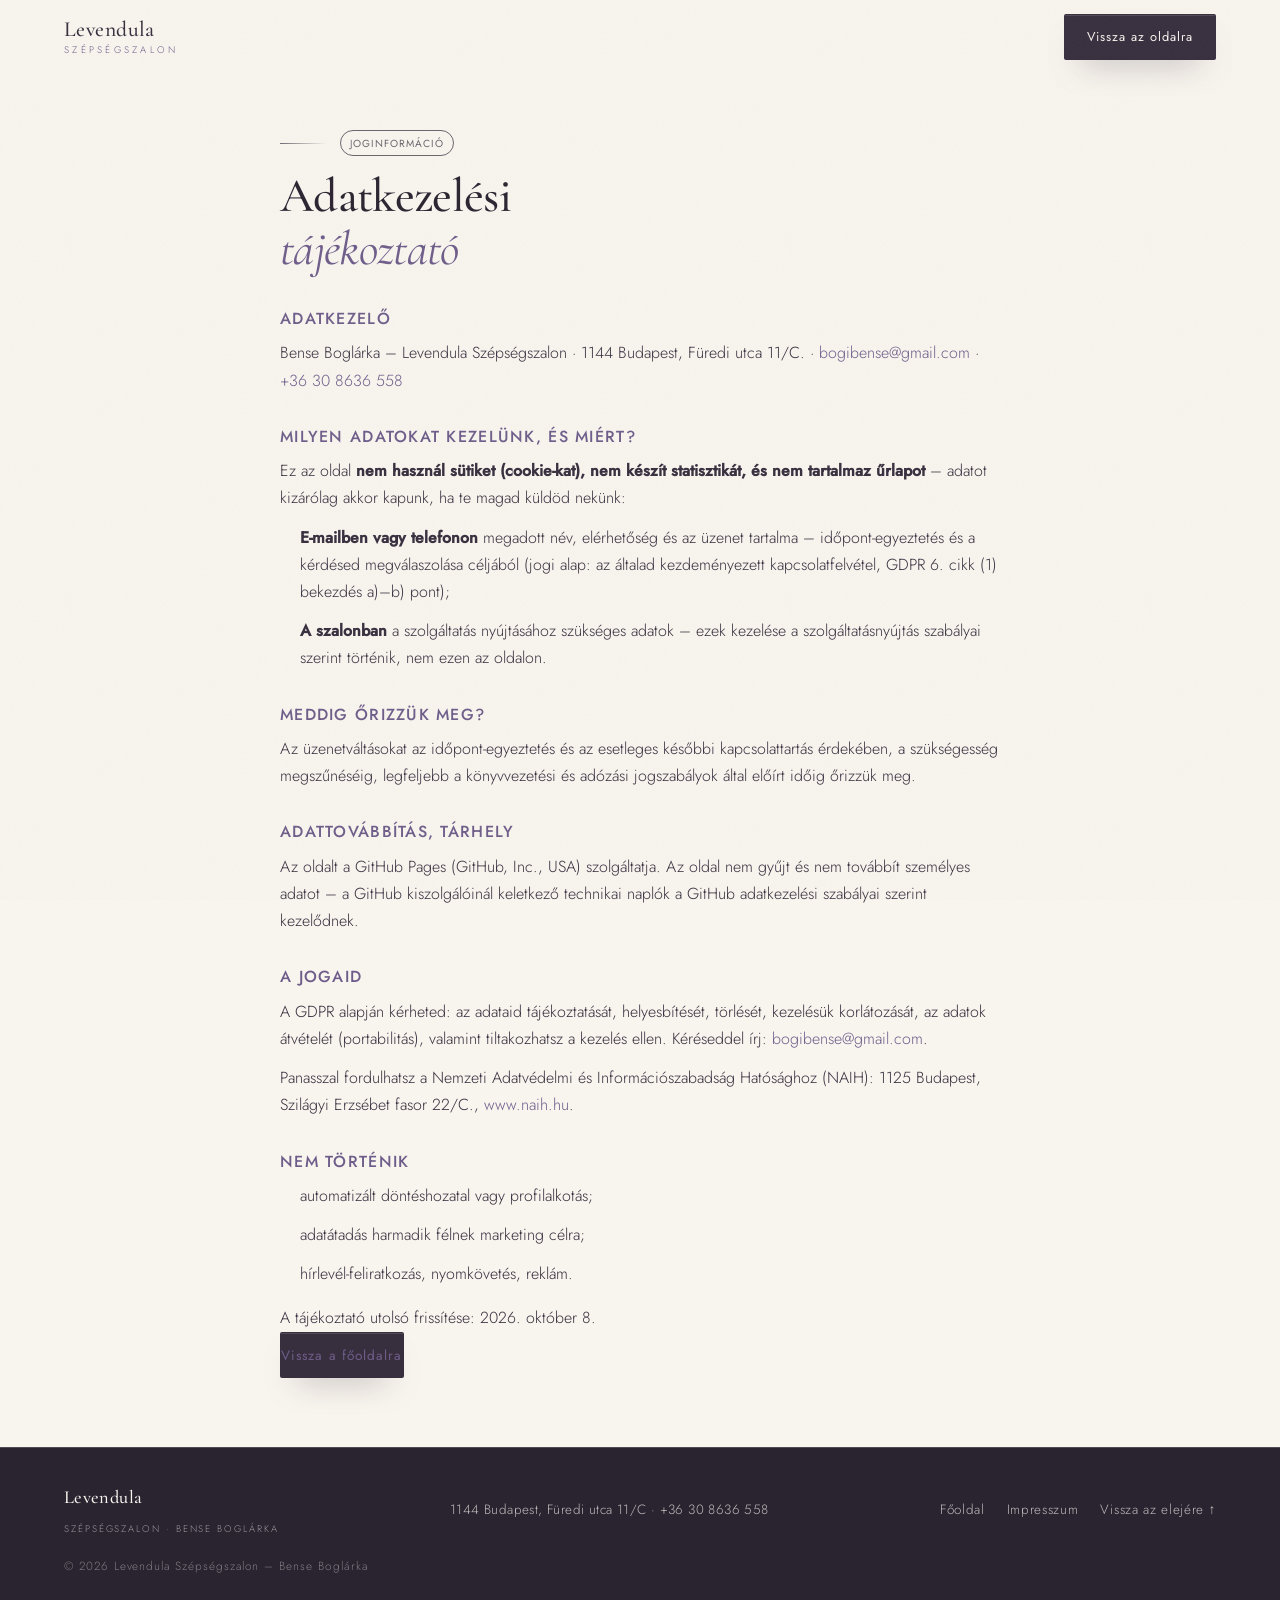
==== commit 3a67ccb1: "Végleges átadási finomítás: „őrizzük meg" helyesírás, robots.txt + sitemap.xml - adatkezeles: „Meddi" ====
--- a/adatkezeles.html
+++ b/adatkezeles.html
@@ -52,7 +52,8 @@
       <li><strong>A szalonban</strong> a szolgáltatás nyújtásához szükséges adatok – ezek kezelése a szolgáltatásnyújtás szabályai szerint történik, nem ezen az oldalon.</li>
     </ul>
 
-    <h2>Meddig őrzjük meg?</h2>
+    <h2>Meddig őrizzük meg?</h2>
+    <!-- TODO (ügyfél-ellenőrzés): a megőrzési idő pontos hosszát (pl. 8 év a számlázási iratoknál) az ügyfél könyvelőjével pontosítani -->
     <p>Az üzenetváltásokat az időpont-egyeztetés és az esetleges későbbi kapcsolattartás érdekében, a szükségesség megszűnéséig, legfeljebb a könyvvezetési és adózási jogszabályok által előírt időig őrizzük meg.</p>
 
     <h2>Adattovábbítás, tárhely</h2>
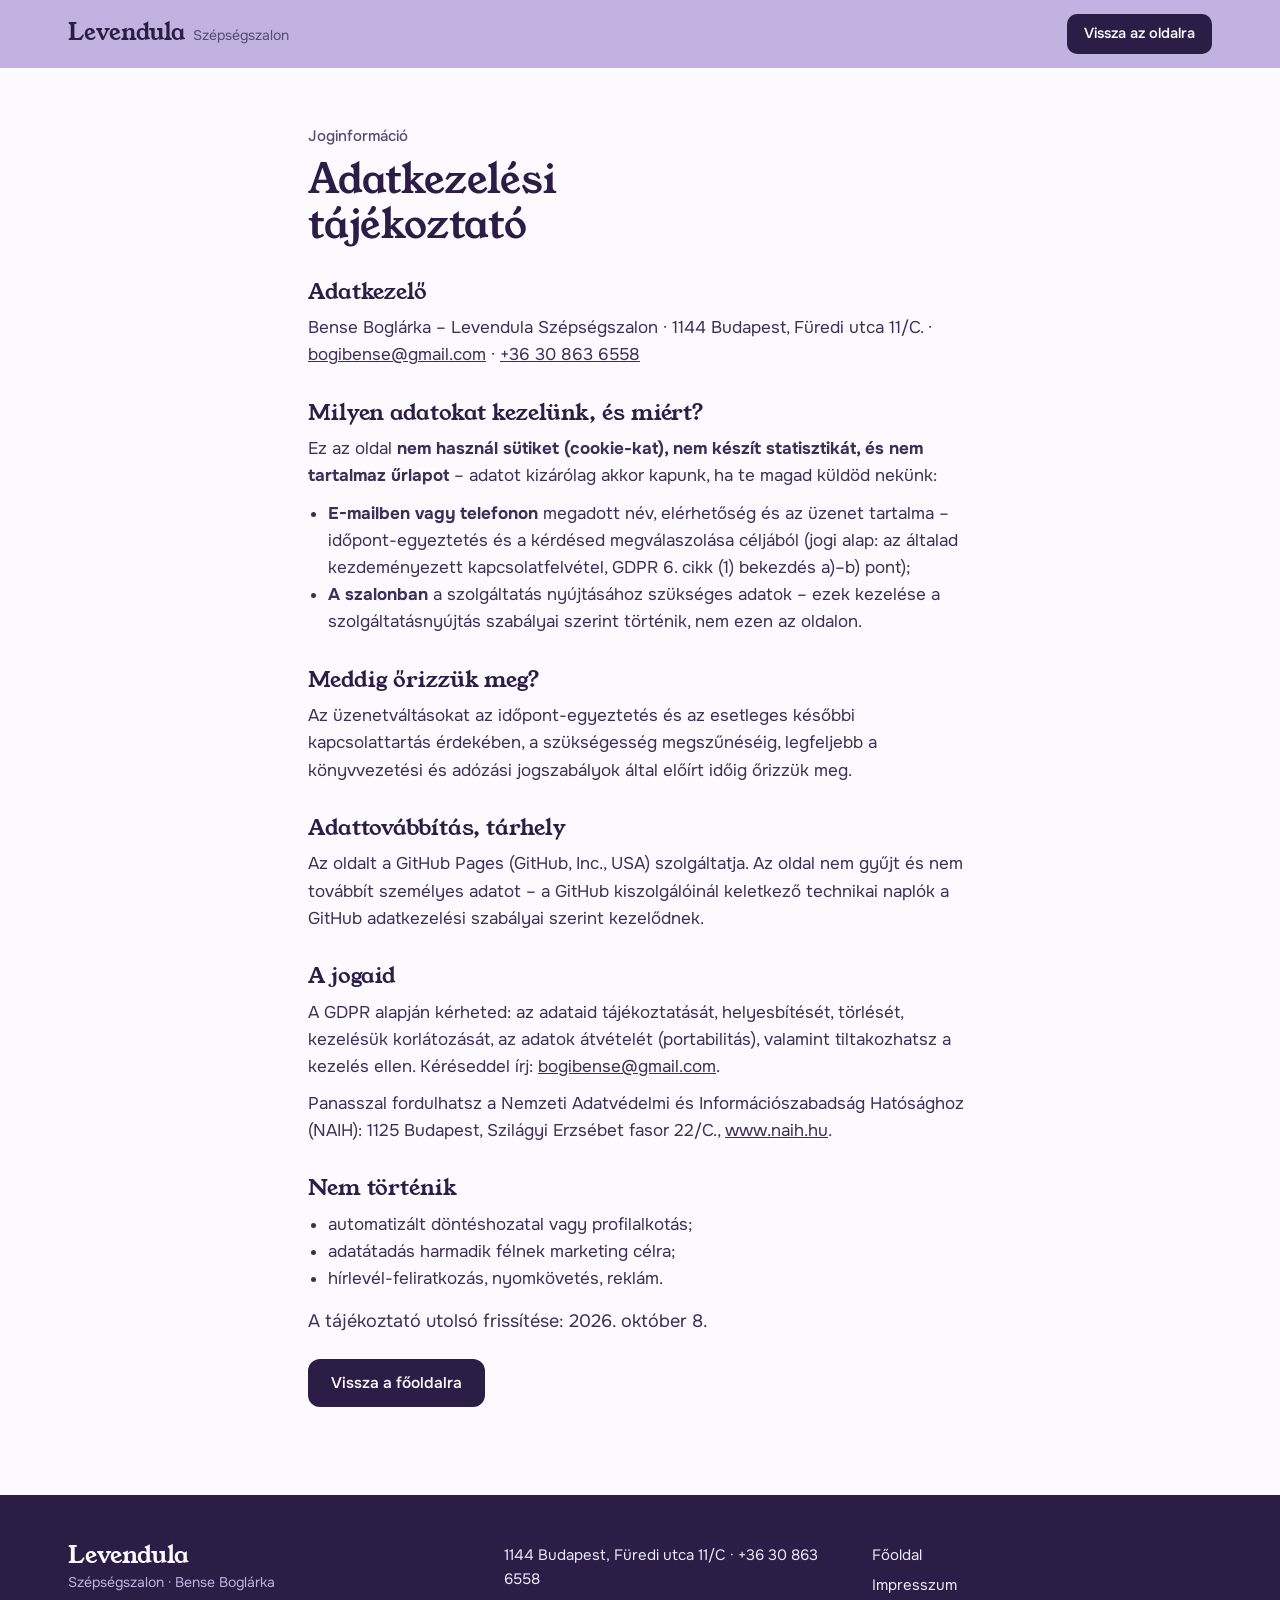
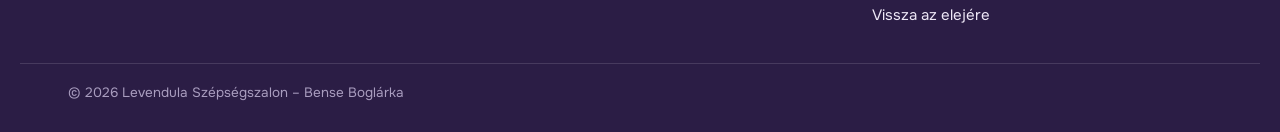
==== commit 7426cee6: "Levendula: teljes újratervezés – lila fal + géllakk-pink paletta, kezelés-összeállító árlista kész e" ====
--- a/adatkezeles.html
+++ b/adatkezeles.html
@@ -6,21 +6,8 @@
 <title>Adatkezelési tájékoztató – Levendula Szépségszalon</title>
 <meta name="description" content="Adatkezelési tájékoztató – Levendula Szépségszalon, Bense Boglárka.">
 <meta name="robots" content="noindex, follow">
-<link rel="icon" href="data:image/svg+xml,%3Csvg xmlns='http://www.w3.org/2000/svg' viewBox='0 0 64 64'%3E%3Crect width='64' height='64' rx='14' fill='%233A3040'/%3E%3Ctext x='32' y='43' font-family='Georgia,serif' font-size='34' fill='%23F7F3EE' text-anchor='middle'%3EL%3C/text%3E%3C/svg%3E">
-<link rel="stylesheet" href="fonts/fonts.css">
-<link rel="stylesheet" href="styles.css">
-<style>
-.legal{padding:calc(var(--header-h) + 56px) var(--pad) 72px}
-.legal-inner{max-width:720px;margin:0 auto}
-.legal .eyebrow{margin-bottom:14px}
-.legal h1{font-family:var(--serif);font-weight:500;font-size:clamp(2.1rem,5vw,3rem);line-height:1.1;color:var(--char);margin:0 0 30px}
-.legal h1 em{font-style:italic;color:var(--lav-deep)}
-.legal h2{font-family:var(--sans);font-weight:500;font-size:1rem;letter-spacing:.08em;text-transform:uppercase;color:var(--lav-deep);margin:34px 0 12px}
-.legal p,.legal li{font-family:var(--sans);font-weight:300;font-size:1rem;line-height:1.7;color:var(--plum);margin:0 0 12px}
-.legal ul{padding-left:20px;margin:0 0 16px}
-.legal a{color:var(--lav-deep); display:inline-block; padding:11px 0; margin:-11px 0}
-.legal-back{display:inline-block;margin-top:36px}
-</style>
+<link rel="icon" href="data:image/svg+xml,%3Csvg xmlns='http://www.w3.org/2000/svg' viewBox='0 0 64 64'%3E%3Crect width='64' height='64' rx='14' fill='%23C3B1E1'/%3E%3Ctext x='32' y='43' font-family='Georgia,serif' font-size='34' fill='%232B1D45' text-anchor='middle'%3EL%3C/text%3E%3C/svg%3E">
+<link rel="stylesheet" href="styles.css?v=30">
 </head>
 <body>
 
@@ -43,7 +30,7 @@
     <h1>Adatkezelési<br><em>tájékoztató</em></h1>
 
     <h2>Adatkezelő</h2>
-    <p>Bense Boglárka – Levendula Szépségszalon · 1144 Budapest, Füredi utca 11/C. · <a href="mailto:bogibense@gmail.com">bogibense@gmail.com</a> · <a href="tel:+36308636558">+36 30 8636 558</a></p>
+    <p>Bense Boglárka – Levendula Szépségszalon · 1144 Budapest, Füredi utca 11/C. · <a href="mailto:bogibense@gmail.com">bogibense@gmail.com</a> · <a href="tel:+36308636558">+36 30 863 6558</a></p>
 
     <h2>Milyen adatokat kezelünk, és miért?</h2>
     <p>Ez az oldal <strong>nem használ sütiket (cookie-kat), nem készít statisztikát, és nem tartalmaz űrlapot</strong> – adatot kizárólag akkor kapunk, ha te magad küldöd nekünk:</p>
@@ -84,12 +71,12 @@
       <span class="brand-sub">Szépségszalon · Bense Boglárka</span>
     </div>
     <div class="footer-addr">
-      1144 Budapest, Füredi utca 11/C · +36 30 8636 558
+      1144 Budapest, Füredi utca 11/C · +36 30 863 6558
     </div>
     <div class="footer-links">
       <a href="index.html">Főoldal</a>
       <a href="impresszum.html">Impresszum</a>
-      <a href="#top">Vissza az elejére ↑</a>
+      <a href="#top">Vissza az elejére</a>
     </div>
   </div>
   <p class="footer-copy">© 2026 Levendula Szépségszalon – Bense Boglárka</p>
--- a/styles.css
+++ b/styles.css
@@ -1,1050 +1,399 @@
 /* ============================================================
-   LEVENDULA SZÉPSÉGSZALON – editorial design system
-   warm ivory · dusty lavender · deep plum
+   LEVENDULA SZÉPSÉGSZALON
+   Színek a szalonból: lila fal · géllakk-pink · mély szilva
+   Betűk: Young Serif (címek) · Onest (szöveg)
    ============================================================ */
 
+@font-face{font-family:"Young Serif";src:url(fonts/youngserif.woff) format("woff");font-weight:400;font-style:normal;font-display:swap}
+@font-face{font-family:"Onest";src:url(fonts/onest-var.woff) format("woff");font-weight:100 900;font-style:normal;font-display:swap}
+
 :root{
-  --ivory:      #F8F4EE;
-  --ivory-2:    #F1EBE3;
-  --paper:      #FFFDFB;
-  --lav-soft:   #ECE6F0;
-  --lav:        #C9BCD8;
-  --lav-deep:   #6E5D8A;
-  --plum:       #372F3E;
-  --plum-soft:  #574E61;
-  --char:       #2A2431;
-  --line:       rgba(55,47,62,.16);
-  --line-soft:  rgba(55,47,62,.09);
-  --line-light: rgba(248,244,238,.18);
-
-  --serif: "Cormorant Garamond", Georgia, "Times New Roman", serif;
-  --sans:  "Jost", "Helvetica Neue", Arial, sans-serif;
-
-  --pad: clamp(20px, 5vw, 64px);
-  --max: 1280px;
-  --header-h: 74px;
-  --ease: cubic-bezier(.22,.61,.36,1);
-}
-
-/* ---------- base ---------- */
+  --lilac:      #C3B1E1;   /* a kezelőszoba fala */
+  --lilac-2:    #D6C9EC;
+  --lilac-soft: #EEE8F7;
+  --paper:      #FCFAFE;
+  --white:      #FFFFFF;
+  --ink:        #2B1D45;   /* mély szilva */
+  --ink-2:      #574A70;
+  --pink:       #CF2160;   /* a géllakk */
+  --pink-dark:  #B01650;
+  --line:       rgba(43,29,69,.14);
+  --line-2:     rgba(43,29,69,.24);
+
+  --serif: "Young Serif", Georgia, "Times New Roman", serif;
+  --sans:  "Onest", "Segoe UI", system-ui, -apple-system, Arial, sans-serif;
+
+  --max: 1240px;
+  --pad: clamp(16px, 4vw, 48px);
+  --header-h: 68px;
+  --r: 16px;
+  --ease: cubic-bezier(.2,.7,.2,1);
+}
+
 *,*::before,*::after{box-sizing:border-box}
-html{scroll-behavior:smooth; scroll-padding-top:calc(var(--header-h) + 8px); -webkit-text-size-adjust:100%; overflow-x:clip}
-body{
-  margin:0;
-  background:var(--ivory);
-  color:var(--plum);
-  font-family:var(--sans);
-  font-weight:300;
-  font-size:16.5px;
-  line-height:1.65;
-  -webkit-font-smoothing:antialiased;
-  overflow-x:clip;
-}
-img{max-width:100%; height:auto; display:block}
-a{color:inherit; text-decoration:none}
-ul{margin:0; padding:0; list-style:none}
+html{-webkit-text-size-adjust:100%;scroll-behavior:smooth;scroll-padding-top:calc(var(--header-h) + 12px);overflow-x:clip}
+body{margin:0;background:var(--paper);color:var(--ink);font-family:var(--sans);font-size:17px;line-height:1.6;font-weight:400;-webkit-font-smoothing:antialiased;overflow-x:clip}
+img{display:block;max-width:100%;height:auto}
+a{color:inherit}
+h1,h2,h3,h4{margin:0;font-variant-numeric:lining-nums;font-family:var(--serif);font-weight:400;line-height:1.12;letter-spacing:-.005em}
+p{margin:0}
+ul{margin:0;padding:0;list-style:none}
 figure{margin:0}
-h1,h2,h3,h4{margin:0; font-family:var(--serif); font-weight:500; line-height:1.08; letter-spacing:-.01em}
-p{margin:0}
-::selection{background:var(--lav); color:var(--char)}
-html{scrollbar-color:var(--lav-deep) var(--ivory-2); scrollbar-width:thin}
-::-webkit-scrollbar{width:11px; height:11px}
-::-webkit-scrollbar-track{background:var(--ivory-2)}
-::-webkit-scrollbar-thumb{background:linear-gradient(var(--lav-deep),#6E5F87); border:3px solid var(--ivory-2); border-radius:100px}
-::-webkit-scrollbar-thumb:hover{background:var(--plum-soft)}
-:focus-visible{outline:2px solid var(--lav-deep); outline-offset:3px}
-
-/* film-grain paper texture over the whole page */
-body::after{
-  content:""; position:fixed; inset:0; z-index:70;
-  pointer-events:none; opacity:.045;
-  background-image:url("data:image/svg+xml,%3Csvg xmlns='http://www.w3.org/2000/svg' width='180' height='180'%3E%3Cfilter id='n'%3E%3CfeTurbulence type='fractalNoise' baseFrequency='0.8' numOctaves='3' stitchTiles='stitch'/%3E%3CfeColorMatrix type='saturate' values='0'/%3E%3C/filter%3E%3Crect width='180' height='180' filter='url(%23n)'/%3E%3C/svg%3E");
-}
-
-/* ---------- shared ---------- */
-.hero-grid,.trust-strip,.lashes-grid,.uvled-inner,.section-head,.service-index,
-.about-grid,.cert-strip,.quals-note,.gallery,.price-grid,.gift-grid,.ig-head,
-.ig-grid,.contact-grid,.footer-inner,.footer-copy,.site-credit{
-  width:100%;
-  max-width:var(--max);
-  margin-inline:auto;
-  padding-inline:var(--pad);
-}
-.section-head{
-  display:grid; grid-template-columns:minmax(0,1.2fr) minmax(0,.8fr);
-  column-gap:clamp(28px,5vw,80px); align-items:end;
-  margin-bottom:clamp(22px,3vw,36px);
-}
-.section-head .eyebrow{grid-column:1/-1}
-.contact .eyebrow{color:var(--lav)}
-.section-head h2{grid-column:1}
-.section-head .section-lead{grid-column:2; margin-top:0; align-self:end; padding-bottom:.55em}
-.section-head:not(:has(.section-lead)) h2{grid-column:1/-1}
-
-.eyebrow{
-  display:flex; align-items:center; gap:14px;
-  font-size:.72rem; font-weight:400;
-  letter-spacing:.28em; text-transform:uppercase;
-  color:var(--lav-deep);
-  margin-bottom:clamp(12px,2vw,18px);
-}
-.eyebrow::before{content:""; width:46px; height:1px; background:linear-gradient(90deg, currentColor, transparent); opacity:.7; flex:none}
-.eyebrow b{
-  font-weight:400; font-size:.64rem; letter-spacing:.1em;
-  padding:4px 9px 3px; border:1px solid currentColor; border-radius:100px;
-  opacity:.72; margin-right:6px;
-}
-
-h1{font-size:clamp(2.25rem, 5.2vw, 4.35rem); line-height:1.05; letter-spacing:-.014em}
-h2{font-size:clamp(1.8rem, 3.7vw, 3.1rem); line-height:1.09; letter-spacing:-.012em}
-h1 em,h2 em{font-style:italic; font-weight:400; color:var(--lav-deep)}
-.hero-text h1 em{
-  background:linear-gradient(115deg, var(--lav-deep) 8%, #6E5F87 52%, var(--plum-soft) 100%);
-  -webkit-background-clip:text; background-clip:text; color:transparent;
-}
-.uvled h1 em,.uvled h2 em,.contact h2 em{color:var(--lav)}
-.body-lg{font-size:clamp(1.02rem,1.35vw,1.16rem); line-height:1.75; color:var(--plum-soft); max-width:56ch}
-.section-lead{margin-top:18px; color:var(--plum-soft); max-width:58ch; font-size:1.02rem}
-.fine{font-size:.8rem; letter-spacing:.06em; color:rgba(248,244,238,.55); margin-top:18px}
+button{font:inherit;color:inherit}
+::selection{background:var(--lilac);color:var(--ink)}
+:focus-visible{outline:2.5px solid var(--pink);outline-offset:3px;border-radius:6px}
+
+.skip{position:absolute;left:12px;top:-60px;z-index:200;background:var(--ink);color:var(--paper);padding:10px 14px;border-radius:10px;text-decoration:none}
+.skip:focus{top:12px}
+
+.wrap{width:100%;max-width:var(--max);margin-inline:auto;padding-inline:var(--pad)}
 
 /* ---------- buttons ---------- */
-.btn{
-  display:inline-block;
-  padding:15px 30px;
-  font-family:var(--sans);
-  font-size:.85rem;
-  font-weight:400;
-  letter-spacing:.08em;
-  border:1px solid transparent;
-  border-radius:2px;
-  cursor:pointer;
-  transition:background .35s var(--ease), color .35s var(--ease), border-color .35s var(--ease), transform .35s var(--ease), background-size .5s var(--ease);
-}
-.btn:hover{transform:translateY(-2px)}
-.btn:active{transform:translateY(0) scale(.98)}
-.btn-sm{padding:11px 22px; font-size:.8rem}
-.btn-solid{
-  background-color:var(--plum); color:var(--ivory);
-  box-shadow:inset 0 1px 0 rgba(248,244,238,.14), 0 16px 32px -18px rgba(42,36,49,.55);
-  background-image:linear-gradient(var(--lav-deep),var(--lav-deep));
-  background-repeat:no-repeat; background-position:left bottom; background-size:100% 0%;
-  transition:background-size .5s var(--ease), transform .35s var(--ease), color .35s var(--ease);
-}
-.btn-solid:hover{background-size:100% 100%}
-.btn-ghost{border-color:rgba(55,47,62,.4); color:var(--plum)}
-.btn-ghost:hover{border-color:var(--plum); background:rgba(55,47,62,.06)}
-.btn-light{
-  background-color:var(--ivory); color:var(--plum);
-  box-shadow:0 16px 32px -18px rgba(42,36,49,.5);
-  background-image:linear-gradient(var(--lav),var(--lav));
-  background-repeat:no-repeat; background-position:left bottom; background-size:100% 0%;
-  transition:background-size .5s var(--ease), transform .35s var(--ease), color .35s var(--ease);
-}
-.btn-light:hover{background-size:100% 100%}
-.btn-outline-light{border-color:rgba(248,244,238,.45); color:var(--ivory)}
-.btn-outline-light:hover{border-color:var(--ivory); background:rgba(248,244,238,.1)}
-
-/* ---------- reveal motion: staged cinematic system ---------- */
-.js .reveal{opacity:0; transform:translateY(30px); transition:opacity .9s var(--ease), transform .9s var(--ease)}
-.js .reveal.in{opacity:1; transform:none}
-.js .d1{transition-delay:.12s}
-.js .d2{transition-delay:.24s}
-.js .d3{transition-delay:.36s}
-
-/* headline serif text mask-reveal: soft clip + rise */
-.js h1.reveal,.js h2.reveal{
-  opacity:0; transform:translateY(34px);
-  clip-path:inset(0 0 62% 0);
-  transition:opacity .95s var(--ease), transform .95s var(--ease), clip-path 1.1s var(--ease);
-}
-.js h1.reveal.in,.js h2.reveal.in{opacity:1; transform:none; clip-path:inset(0 0 -8% 0)}
-/* media reveals: scale-settle in a clip window */
-.js .reveal.r-media{transform:translateY(0) scale(1.045);
-  clip-path:inset(0 0 100% 0);
-  transition:transform 1.3s var(--ease), clip-path 1s var(--ease), opacity .7s var(--ease);
-}
-.js .reveal.r-media.in{transform:none; clip-path:inset(0 0 -1% 0)}
-/* rows: slides in from the left, slight easing overshoot */
-.js .reveal.r-row{opacity:0; transform:translateX(-26px)}
-.js .reveal.r-row.in{opacity:1; transform:none}
-
-/* hero entrance choreography (JS adds .pre, then swaps to .in staggered) */
-.js .hero-seq{transition:opacity .95s var(--ease), transform .95s var(--ease)}
-.js .hero-seq.pre{opacity:0; transform:translateY(26px)}
-.js .hero-seq.in{opacity:1; transform:none}
-.js .hero-seq.pre.hero-t-h1{transform:translateY(40px); clip-path:inset(0 0 55% 0)}
-.js .hero-seq.in.hero-t-h1{transform:none; clip-path:inset(0 0 -8% 0)}
-.js .hero-t-h1{transition:opacity 1.05s var(--ease), transform 1.05s var(--ease), clip-path 1.25s var(--ease)}
-.js .hero-t-media{clip-path:inset(0 0 100% 0); transform:scale(1.02)
-  ; transition:clip-path 1.15s var(--ease), transform 1.5s var(--ease), opacity .8s var(--ease)}
-.js .hero-t-media.in{clip-path:inset(0 0 -2% 0); transform:scale(1)}
-/* decorative hairlines draw themselves in */
-.js .hero-seq.line-grow::before{transform:scaleX(0); transform-origin:left}
-.js .hero-seq.line-grow.in::before{transform:scaleX(1)}
-
-/* scroll-progress hairline on header already uses --p (script) */
-/* buttons: sweep + lift */
-.btn{overflow:hidden}
-.btn::after{
-  content:""; position:absolute; inset:0; transform:translateX(-101%);
-  background:linear-gradient(105deg, rgba(248,244,238,.18), rgba(248,244,238,0) 55%);
-  transition:transform .55s var(--ease); pointer-events:none;
-}
-.btn:hover::after{transform:translateX(0)}
-.btn-ghost::after,.btn-outline-light::after{background:linear-gradient(105deg, rgba(55,47,62,.09), rgba(55,47,62,0) 55%)}
-
-/* ============================================================
-   HEADER
-   ============================================================ */
-.site-header{
-  position:fixed; inset:0 0 auto 0; z-index:60;
-  height:var(--header-h);
-  background:transparent;
-  transition:background .4s var(--ease), box-shadow .4s var(--ease);
-}
-.site-header.scrolled{
-  background:rgba(248,244,238,.92);
-  backdrop-filter:blur(10px);
-  -webkit-backdrop-filter:blur(10px);
-  box-shadow:0 1px 0 var(--line-soft);
-}
-/* scroll-progress hairline */
-.site-header::after{
-  content:""; position:absolute; left:0; right:0; bottom:0; height:2px;
-  background:var(--lav-deep); opacity:.85;
-  transform:scaleX(var(--p,0)); transform-origin:left;
-}
-.header-inner{
-  max-width:var(--max); margin-inline:auto; padding-inline:var(--pad);
-  height:100%; display:flex; align-items:center; justify-content:space-between; gap:24px;
-}
-.brand{display:flex; flex-direction:column; justify-content:center; line-height:1; padding:6px 0}
-.brand-name{font-family:var(--serif); font-size:1.35rem; font-weight:500; letter-spacing:.02em}
-.brand-sub{font-size:.6rem; letter-spacing:.34em; text-transform:uppercase; color:var(--lav-deep); margin-top:5px}
-
-.main-nav ul{display:flex; gap:clamp(16px,2.2vw,32px)}
-.main-nav a{
-  font-size:.86rem; letter-spacing:.05em; color:var(--plum-soft);
-  padding-bottom:4px; position:relative;
-  transition:color .3s;
-}
-.main-nav a::before{content:""; position:absolute; inset:-6px -6px -4px;}
-.main-nav a::after{
-  content:""; position:absolute; left:0; bottom:0; height:1px; width:100%;
-  background:var(--lav-deep); transform:scaleX(0); transform-origin:right;
-  transition:transform .45s var(--ease);
-}
-.main-nav a:hover,.main-nav a.active{color:var(--plum)}
-.main-nav a:hover::after,.main-nav a.active::after{transform:scaleX(1); transform-origin:left}
-
-.header-actions{display:flex; align-items:center; gap:16px}
-.ig-link{
-  display:grid; place-items:center; width:44px; height:44px;
-  color:var(--plum); border:1px solid var(--line); border-radius:50%;
-  transition:border-color .3s, color .3s, transform .3s;
-}
-.ig-link:hover{border-color:var(--lav-deep); color:var(--lav-deep); transform:translateY(-2px)}
-
-.menu-toggle{
-  display:none; flex-direction:column; justify-content:center; gap:7px;
-  width:44px; height:44px; padding:0;
-  background:none; border:none; cursor:pointer;
-}
-.menu-toggle span{display:block; width:26px; height:1.5px; background:var(--plum); transition:transform .4s var(--ease), opacity .3s}
-body.menu-open .menu-toggle span:first-child{transform:translateY(4.2px) rotate(45deg)}
-body.menu-open .menu-toggle span:last-child{transform:translateY(-4.2px) rotate(-45deg)}
-
-/* mobile menu */
-.mobile-menu{
-  position:fixed; inset:0; z-index:55;
-  background:var(--ivory);
-  display:flex; align-items:center;
-  padding:calc(var(--header-h) + 20px) var(--pad) 40px;
-  opacity:0; visibility:hidden; pointer-events:none;
-  transition:opacity .45s var(--ease), visibility 0s linear .45s;
-}
-/* closed state: fully hidden, works with or without the [hidden] attribute
-   (script.js removes [hidden] on init so animations are controllable) */
-.mobile-menu, .mobile-menu[hidden]{opacity:0; visibility:hidden; pointer-events:none}
-body.menu-open .mobile-menu{opacity:1; visibility:visible; pointer-events:auto; transition:opacity .45s var(--ease)}
-.mobile-menu nav{width:100%}
-.mobile-menu li{border-bottom:1px solid var(--line-soft)}
-.mobile-menu li a{
-  display:block; padding:16px 0;
-  font-family:var(--serif); font-size:1.6rem; font-weight:500;
-}
-.mobile-menu li a em{font-style:italic; color:var(--lav-deep)}
-.mobile-menu-foot{display:flex; flex-direction:column; gap:8px; margin-top:32px; font-size:.95rem; color:var(--plum-soft)}
-.mobile-menu-foot a{letter-spacing:.04em; display:inline-block; padding:12px 0}
-
-/* ============================================================
-   HERO — art-directed editorial entry
-   ============================================================ */
-.hero{padding-top:var(--header-h); position:relative; overflow-x:clip}
-/* ambient wash behind the text column */
-.hero::before{
-  content:""; position:absolute; top:-12%; right:-14%;
-  width:56vw; height:56vw; max-width:760px; max-height:760px;
-  background:radial-gradient(circle, rgba(201,188,216,.32) 0%, rgba(201,188,216,0) 62%);
-  pointer-events:none;
-  animation:blobDrift 16s ease-in-out infinite alternate;
-}
-/* second, softer orb anchored low-left for depth */
-.hero::after{
-  content:""; position:absolute; bottom:4%; left:-16%;
-  width:34vw; height:34vw; max-width:460px; max-height:460px;
-  background:radial-gradient(circle, rgba(139,123,166,.2) 0%, rgba(139,123,166,0) 62%);
-  pointer-events:none;
-  animation:blobDrift 20s ease-in-out 1.5s infinite alternate-reverse;
-}
-@keyframes blobDrift{
-  from{transform:translate3d(0,0,0) scale(1)}
-  to{transform:translate3d(-4%,6%,0) scale(1.14)}
-}
-.hero-side{
-  position:absolute; left:14px; top:50%;
-  transform:translateY(-50%) rotate(180deg);
-  writing-mode:vertical-rl;
-  font-size:.64rem; letter-spacing:.42em; text-transform:uppercase;
-  color:var(--lav-deep); opacity:.6; pointer-events:none;
-}
-.hero-grid{
-  display:grid;
-  grid-template-columns:1.02fr .98fr;
-  grid-template-areas:"text media" "intro media";
-  align-items:start;
-  column-gap:clamp(28px,5vw,72px);
-  min-height:calc(58svh - var(--header-h));
-}
-.hero-text{grid-area:text; align-self:end; padding-top:clamp(22px,4.5vh,46px)}
-.hero-loc{
-  display:flex; align-items:center; gap:12px;
-  font-size:.72rem; letter-spacing:.3em; text-transform:uppercase;
-  color:var(--lav-deep); margin-bottom:clamp(14px,2.2vh,22px);
-}
-.hero-loc::before{content:""; width:44px; height:1px; background:var(--lav-deep); opacity:.7}
-.hero-text h1{margin-bottom:0; font-size:clamp(2.6rem,5.6vw,5.1rem)}
-.hero-intro{grid-area:intro; padding-bottom:clamp(22px,4vh,42px); align-self:start}
-.hero-lead{margin-top:clamp(22px,3vh,34px); font-size:clamp(1.02rem,1.4vw,1.18rem); line-height:1.7; color:var(--plum-soft); max-width:46ch}
-.hero-cta{display:flex; flex-wrap:wrap; gap:14px; margin-top:clamp(24px,3.4vh,38px)}
-.hero-scroll{
-  display:inline-flex; align-items:center; gap:10px;
-  margin-top:clamp(26px,4vh,40px);
-  font-size:.68rem; letter-spacing:.32em; text-transform:uppercase;
-  color:var(--plum-soft);
-  padding:10px 6px 10px 0;
-  margin-left:-6px;
-}
-.hero-scroll::after{
-  content:""; width:1px; height:34px;
-  background:linear-gradient(180deg, var(--lav-deep), transparent);
-  animation:scrollPulse 2.2s ease-in-out infinite;
-}
-@keyframes scrollPulse{0%,100%{transform:scaleY(.55); opacity:.4} 50%{transform:scaleY(1); opacity:1}}
-
-.hero-media{
-  grid-area:media; position:relative; align-self:stretch;
-  margin-right:calc(-1 * var(--pad));
-  display:flex; flex-direction:column;
-}
-.hero-media picture{flex:1; min-height:360px; display:block; position:relative; overflow:hidden}
-/* animated hairline frame that draws itself once on entry */
-.hero-media picture::before{
-  content:""; position:absolute; inset:16px; z-index:2;
-  border:1px solid rgba(248,244,238,.4);
-  pointer-events:none;
-}
-.hero-media picture::after{
-  content:""; position:absolute; inset:0; pointer-events:none;
-  background:
-    linear-gradient(90deg, rgba(248,244,238,.5) 0%, rgba(248,244,238,0) 24%),
-    radial-gradient(130% 130% at 50% 38%, rgba(42,36,49,0) 52%, rgba(42,36,49,.24) 100%);
-}
-.hero-media img{
-  position:absolute; inset:0; width:100%; height:100%; object-fit:cover;
-  object-position:76% 64%;
-  filter:saturate(.94) contrast(1.05) brightness(1.01);
-  transform:scale(1.3); animation:heroZoom 2.8s var(--ease) .15s forwards;
-  will-change:transform;
-}
-@keyframes heroZoom{to{transform:scale(1.24)}}
-.hero-media figcaption{
-  font-size:.72rem; letter-spacing:.2em; text-transform:uppercase;
-  color:var(--plum-soft); padding:14px var(--pad) 0 0; text-align:right;
-}
-
-/* trust strip */
-.trust-strip{
-  display:grid; grid-template-columns:repeat(4,1fr);
-  border-top:1px solid var(--line);
-  margin-top:clamp(24px,3.4vh,42px);
-}
-.trust-item{position:relative; padding:22px clamp(14px,2vw,28px) 24px; border-right:1px solid var(--line-soft)}
-.trust-item::before{
-  content:""; position:absolute; top:0; left:clamp(14px,2vw,28px);
-  width:36px; height:2px;
-  background:linear-gradient(90deg, var(--lav-deep), var(--lav));
-}
-.trust-item:first-child{padding-left:0}
-.trust-item:first-child::before{left:0}
-.trust-item:last-child{border-right:none}
-.trust-item h3{font-size:1.14rem; margin-bottom:6px; transition:color .3s var(--ease)}
-.trust-item p{font-size:.86rem; line-height:1.55; color:var(--plum-soft)}
-.trust-item:hover h3{color:var(--lav-deep)}
-.trust-item::after{content:""; position:absolute; top:0; left:clamp(14px,2vw,28px); width:36px; height:2px; background:linear-gradient(90deg,var(--lav-deep),var(--lav)); transform:scaleX(.4); transform-origin:left; transition:transform .5s var(--ease), opacity .3s; opacity:.7}
-.trust-item:hover::after{transform:scaleX(1); opacity:1}
-
-/* ============================================================
-   FEATURED EYELASH
-   ============================================================ */
-.lashes{background:var(--lav-soft); padding:clamp(30px,3.8vw,48px) 0; margin-top:clamp(36px,5vw,64px)}
-.lashes-grid{
-  display:grid; grid-template-columns:1.05fr .95fr;
-  gap:clamp(36px,6vw,80px); align-items:center;
-}
-.lashes-media{position:relative; padding-bottom:84px}
-.lm-main{overflow:hidden; border:10px solid var(--paper); box-shadow:0 32px 64px -32px rgba(42,36,49,.45)}
-.lm-main img{width:100%; aspect-ratio:4/4.6; object-fit:cover; transition:transform 1.2s var(--ease)}
-.lm-main:hover img{transform:scale(1.035)}
-.lm-sub{
-  position:absolute; right:0; bottom:0; width:48%;
-  border:10px solid var(--lav-soft);
-  box-shadow:0 24px 60px rgba(42,36,49,.16);
-}
-.lm-sub img{width:100%; aspect-ratio:1/1; object-fit:cover; transition:transform 1s var(--ease)}
-.lm-sub:hover img{transform:scale(1.05)}
-.lashes-text h2{margin-bottom:24px}
-.lashes-text .body-lg{margin-bottom:30px}
-
-.tick-list{margin-bottom:26px; display:grid; gap:0}
-.tick-list li{
-  padding:11px 0; border-bottom:1px solid rgba(55,47,62,.13);
-  font-size:.98rem; letter-spacing:.02em;
-  display:flex; align-items:center; gap:14px;
-}
-.tick-list li::before{
-  content:""; width:7px; height:7px; border-radius:50%;
-  background:var(--lav-deep); opacity:.75; flex:none;
-}
-
-/* ============================================================
-   UV-LED
-   ============================================================ */
-.uvled{background:var(--char); color:var(--ivory); padding:clamp(30px,3.8vw,48px) 0; position:relative; overflow:hidden}
-.uvled::before{
-  content:""; position:absolute; top:-30%; right:-10%;
-  width:52vw; height:52vw; max-width:680px; max-height:680px;
-  background:radial-gradient(circle, rgba(139,123,166,.28) 0%, rgba(139,123,166,0) 65%);
-  pointer-events:none;
-  animation:blobDrift 18s ease-in-out infinite alternate;
-}
-.uvled-inner{
-  display:grid; grid-template-columns:1.05fr .95fr;
-  gap:clamp(36px,6vw,80px); align-items:center; position:relative;
-}
-.badge{
-  display:inline-block; margin-bottom:22px;
-  background:rgba(201,188,216,.09);
-  backdrop-filter:blur(4px); -webkit-backdrop-filter:blur(4px);
-  padding:7px 18px; border:1px solid rgba(201,188,216,.5); border-radius:100px;
-  font-size:.7rem; letter-spacing:.3em; text-transform:uppercase; color:var(--lav);
-}
-.uvled h2{font-size:clamp(1.85rem,3.6vw,2.9rem); margin-bottom:24px}
-.uvled .body-lg{color:rgba(248,244,238,.78); margin-bottom:34px}
-.uvled-media{
-  position:relative;
-  border:1px solid rgba(201,188,216,.4);
-  padding:10px;
-  box-shadow:0 36px 72px -36px rgba(0,0,0,.65);
-}
-.uvled-media::after{
-  content:""; position:absolute; inset:10px;
-  background:linear-gradient(140deg, rgba(139,123,166,.24), rgba(139,123,166,0) 58%);
-  pointer-events:none;
-}
-.uvled-media img{width:100%; aspect-ratio:4/3.4; object-fit:cover; object-position:66% 60%; filter:saturate(.72) contrast(1.06)}
-
-/* ============================================================
-   SERVICES INDEX
-   ============================================================ */
-.services{padding:clamp(30px,3.8vw,48px) 0; position:relative; background:linear-gradient(180deg, var(--ivory) 0%, var(--ivory) 55%, var(--ivory-2) 100%)}
-.service-index{border-top:1px solid var(--line)}
-.service-row{
-  display:grid;
-  grid-template-columns:58px minmax(0,1.1fr) minmax(0,1.3fr) 44px;
-  align-items:baseline; gap:clamp(12px,2.5vw,34px);
-  padding:clamp(16px,2.4vw,26px) 0;
-  border-bottom:1px solid var(--line);
-  transition:background .4s var(--ease), padding .4s var(--ease);
-}
-.service-row:hover{
-  background:linear-gradient(90deg, rgba(230,222,238,.95), rgba(236,230,240,.18) 72%, rgba(236,230,240,0));
-  box-shadow:inset 3px 0 0 var(--lav-deep);
-}
-.srv-num{font-family:var(--serif); font-style:italic; font-size:1.06rem; letter-spacing:.04em; color:var(--lav-deep)}
-.srv-name{
-  font-family:var(--serif); font-size:clamp(1.3rem,2.2vw,1.85rem); font-weight:500;
-  transition:transform .45s var(--ease), color .3s;
-}
-.service-row:hover .srv-name{transform:translateX(10px); color:var(--lav-deep)}
-.srv-desc{font-size:.9rem; line-height:1.7; color:var(--plum-soft)}
-.srv-arrow{
-  font-size:1.2rem; color:var(--lav-deep); justify-self:end;
-  transform:translateX(-8px); opacity:0;
-  transition:transform .45s var(--ease), opacity .45s;
-}
-.service-row:hover .srv-arrow{transform:translateX(0); opacity:1}
-
-.service-float{
-  position:fixed; z-index:40; top:0; left:0;
-  width:250px; aspect-ratio:4/4.8;
-  pointer-events:none; opacity:0;
-  transform:translate(-50%,-50%) rotate(-2.5deg) scale(.92);
-  transition:opacity .4s var(--ease), transform .5s var(--ease);
-  box-shadow:0 30px 70px rgba(42,36,49,.3);
-}
-.service-float.on{opacity:1; transform:translate(-50%,-50%) rotate(-2.5deg) scale(1)}
-.service-float img{width:100%; height:100%; object-fit:cover}
-
-/* ============================================================
-   ABOUT
-   ============================================================ */
-.about{background:var(--ivory-2); padding:clamp(30px,3.8vw,48px) 0}
-.about-grid{
-  display:grid; grid-template-columns:.9fr 1.1fr;
-  gap:clamp(36px,6vw,84px); align-items:center;
-}
-.about-media img{width:100%; aspect-ratio:1/1.06; object-fit:cover; border:8px solid var(--paper); box-shadow:0 34px 66px -34px rgba(42,36,49,.45)}
-.about-media figcaption{
-  margin-top:14px; font-size:.72rem; letter-spacing:.22em;
-  text-transform:uppercase; color:var(--plum-soft);
-}
-.about-text h2{font-size:clamp(1.65rem,2.9vw,2.4rem); margin-bottom:22px}
-.about-text .body-lg{margin-bottom:36px}
-.about-points{display:grid; grid-template-columns:1fr 1fr; gap:0}
-.about-points > div{padding:16px 22px 18px 0; border-top:1px solid var(--line)}
-.about-points > div:nth-child(even){padding-left:26px; border-left:1px solid var(--line-soft)}
-.about-points h4{font-size:1.04rem; margin-bottom:5px}
-.about-points p{font-size:.85rem; line-height:1.6; color:var(--plum-soft)}
-
-/* ============================================================
-   QUALIFICATIONS
-   ============================================================ */
-.quals{padding:clamp(30px,3.8vw,48px) 0; background:radial-gradient(95% 65% at 50% 105%, rgba(201,188,216,.26), rgba(201,188,216,0) 70%)}
-.cert-strip{
-  display:grid; grid-template-columns:repeat(6,1fr);
-  gap:clamp(12px,1.6vw,22px); align-items:start;
-}
-.cert{
-  background:var(--paper);
-  padding:9px 9px 0;
-  box-shadow:0 14px 34px rgba(42,36,49,.13);
-  transition:transform .5s var(--ease), box-shadow .5s var(--ease);
-}
-.cert:nth-child(odd){transform:rotate(-.7deg)}
-.cert:nth-child(even){transform:rotate(.6deg)}
-.cert:hover{transform:translateY(-8px) rotate(0); box-shadow:0 24px 50px rgba(42,36,49,.2)}
-.cert img{width:100%; height:auto; display:block; background:#fff}
-.cert figcaption{
-  font-size:.66rem; letter-spacing:.14em; text-transform:uppercase;
-  color:var(--plum-soft); text-align:center; padding:10px 4px 12px;
-}
-.quals-note{
-  margin-top:clamp(22px,3vw,32px); padding-top:20px;
-  border-top:1px solid var(--line-soft);
-  font-size:.92rem; letter-spacing:.03em; color:var(--plum-soft);
-  text-align:center;
-}
-
-/* ============================================================
-   WORK / GALLERY
-   ============================================================ */
-.work{background:var(--ivory-2); padding:clamp(30px,3.8vw,48px) 0}
-.gallery{
-  display:grid; grid-template-columns:repeat(4,1fr);
-  grid-auto-rows:clamp(130px,12vw,160px);
-  gap:clamp(10px,1.4vw,18px);
-}
-.gallery figure{position:relative; overflow:hidden; background:var(--lav-soft); border:1px solid rgba(55,47,62,.12)}
-.gallery .g-tall{grid-row:span 2}
-.gallery .g-wide{grid-column:span 2}
-.gallery img{width:100%; height:100%; object-fit:cover; filter:saturate(.96) contrast(1.03); transition:transform 1.1s var(--ease), filter .6s}
-.gallery figure:hover img{transform:scale(1.06); filter:saturate(1.04)}
-.gallery figure::after{content:""; position:absolute; inset:0; border:1px solid rgba(248,244,238,0); transition:border-color .45s var(--ease); pointer-events:none; z-index:2}
-.gallery figure:hover::after{border-color:rgba(248,244,238,.35)}
-.gallery figcaption{
-  position:absolute; left:0; right:0; bottom:0;
-  padding:34px 16px 13px;
-  font-size:.74rem; letter-spacing:.16em; text-transform:uppercase;
-  color:#fff;
-  background:linear-gradient(to top, rgba(30,25,36,.72), rgba(30,25,36,0));
-  opacity:0; transform:translateY(8px);
-  transition:opacity .5s var(--ease), transform .5s var(--ease);
-}
-.gallery figure:hover figcaption{opacity:1; transform:none}
-
-/* ============================================================
-   PRICE LIST
-   ============================================================ */
-.prices{padding:clamp(30px,3.8vw,48px) 0; background:radial-gradient(110% 72% at 88% 0%, rgba(201,188,216,.3), rgba(201,188,216,0) 60%), var(--ivory)}
-.price-grid{
-  display:grid; grid-template-columns:1fr 1fr;
-  gap:clamp(34px,4.5vw,64px) clamp(40px,6vw,96px);
-}
-.price-block{
-  position:relative; overflow:hidden;
-  background:var(--paper);
-  border:1px solid var(--line-soft);
-  padding:clamp(18px,2.2vw,28px) clamp(16px,2vw,26px) clamp(20px,2.4vw,30px);
-  box-shadow:0 26px 56px -28px rgba(42,36,49,.3);
-  transition:transform .5s var(--ease), box-shadow .5s var(--ease);
-}
-.price-block:hover{transform:translateY(-4px); box-shadow:0 38px 72px -30px rgba(42,36,49,.38)}
-.price-block li{transition:background .3s var(--ease), padding-left .3s var(--ease)}
-.price-block li:hover{background:rgba(236,230,240,.5); padding-left:6px; border-radius:2px}
-.price-block::before{
-  content:""; position:absolute; top:0; left:0; right:0; height:3px;
-  background:linear-gradient(90deg, var(--lav-deep), var(--lav) 55%, rgba(201,188,216,0));
-}
-.price-block h3{
-  font-size:1.3rem; margin-bottom:14px; padding-bottom:11px;
-  border-bottom:1px solid var(--plum);
-}
-.price-block ul li{
-  display:flex; align-items:baseline;
-  padding:10px 0; border-bottom:1px solid var(--line-soft);
-  font-size:.96rem;
-}
-.price-block li>span{order:1}
-.price-block li::after{
-  content:""; order:2; flex:1;
-  border-bottom:1px dotted rgba(55,47,62,.32);
-  margin:0 10px 5px; min-width:16px;
-}
-.price-block .price{
-  order:3; font-style:normal; font-size:.9rem;
-  letter-spacing:.04em; color:var(--plum); white-space:nowrap;
-}
-.price-block .price:empty::before{
-  content:"—"; color:rgba(55,47,62,.34);
-}
-.price-block li.is-featured>span{font-weight:500}
-.price-block li.sub{padding:4px 0 6px; border-bottom:none}
-.price-block li.sub>span{font-size:.84rem; color:var(--plum-soft)}
-.price-block li.sub::after{border-bottom-color:rgba(55,47,62,.16); margin-bottom:3px}
-.price-block li.sub .price{font-size:.84rem; color:var(--plum-soft)}
-.price-block li.note{padding:2px 0 8px; border-bottom:none}
-.price-block li.note>span{font-size:.8rem; font-style:italic; color:rgba(87,78,97,.75)}
-.price-block li.note::after{display:none}
-.price-block li.is-featured>span::before{
-  content:""; display:inline-block; width:6px; height:6px; border-radius:50%;
-  background:var(--lav-deep); margin-right:10px; vertical-align:middle;
-}
-.price-block li.is-new>span{color:var(--lav-deep)}
-.price-cta{
-  position:relative; overflow:hidden;
-  background:var(--plum); color:var(--ivory);
-  background-image:radial-gradient(130% 110% at 100% 0%, rgba(139,123,166,.55), rgba(139,123,166,0) 55%);
-  padding:clamp(24px,2.6vw,34px);
-  align-self:start;
-  box-shadow:0 28px 58px -28px rgba(42,36,49,.55);
-}
-.price-cta::before{
-  content:""; position:absolute; top:0; left:0; right:0; height:3px;
-  background:linear-gradient(90deg, var(--lav), rgba(201,188,216,0));
-}
-.price-cta h3{font-size:1.3rem; margin-bottom:12px; border:none; padding:0; color:var(--ivory)}
-.price-cta p{font-size:.94rem; color:rgba(248,244,238,.72); margin-bottom:24px; max-width:40ch}
-.price-cta .btn-solid{
-  background-color:var(--ivory); color:var(--plum);
-  background-image:linear-gradient(var(--lav),var(--lav));
-}
-.price-cta .btn-solid:hover{color:var(--char)}
-
-/* ============================================================
-   GIFT CARD
-   ============================================================ */
-.gift{background:var(--lav-soft); padding:clamp(30px,3.8vw,48px) 0}
-.gift-grid{
-  display:grid; grid-template-columns:1.05fr .95fr;
-  gap:clamp(36px,6vw,84px); align-items:center;
-}
-.gift-media{
-  transform:rotate(-1.4deg);
-  background:var(--paper);
-  padding:14px;
-  box-shadow:0 30px 70px rgba(42,36,49,.18);
-  transition:transform .6s var(--ease);
-}
-.gift-media:hover{transform:rotate(0deg) translateY(-4px)}
-.gift-media img{width:100%; aspect-ratio:3/4; object-fit:cover}
-.gift-text h2{margin-bottom:22px}
-.gift-text .body-lg{margin-bottom:30px}
-
-/* ============================================================
-   INSTAGRAM
-   ============================================================ */
-.instagram{padding:clamp(30px,3.8vw,48px) 0; background:linear-gradient(180deg, var(--ivory) 0%, #F0EAF4 100%)}
-.ig-head{margin-bottom:clamp(30px,4vw,50px); position:relative}
-.ig-handle{
-  display:inline-block; margin-top:10px;
-  font-size:1.02rem; letter-spacing:.06em; color:var(--lav-deep);
-  border-bottom:1px solid var(--lav);
-  padding:12px 2px;
-  transition:color .3s, border-color .3s;
-}
-.ig-handle:hover{color:var(--plum); border-color:var(--plum)}
-.ig-grid{display:grid; grid-template-columns:repeat(3,1fr); gap:clamp(12px,1.4vw,20px)}
-.ig-grid a{position:relative; overflow:hidden; display:block; aspect-ratio:4/3; background:var(--lav-soft)}
-.ig-grid img{width:100%; height:100%; object-fit:cover; transition:transform .9s var(--ease), filter .5s}
-.ig-grid a::before{
-  content:""; position:absolute; inset:0; z-index:1;
-  background:linear-gradient(to top, rgba(42,36,49,.55), rgba(42,36,49,0) 55%);
-  opacity:0; transition:opacity .4s var(--ease);
-}
-.ig-grid a::after{
-  content:"↗"; position:absolute; top:8px; right:10px; z-index:2;
-  color:#fff; font-size:.95rem; opacity:0; transform:translateY(-4px);
-  transition:opacity .4s, transform .4s;
-  text-shadow:0 1px 8px rgba(0,0,0,.5);
-}
-.ig-grid a:hover img{transform:scale(1.07)}
-.ig-grid a:hover::before{opacity:1}
-.ig-grid a:hover::after{opacity:1; transform:none}
-
-/* ============================================================
-   CONTACT + FOOTER (dark)
-   ============================================================ */
-.contact{
-  background:var(--char); color:var(--ivory);
-  padding:clamp(38px,4.6vw,60px) 0 clamp(44px,5.4vw,72px);
-  position:relative; overflow:hidden;
-}
-.contact::before{
-  content:""; position:absolute; top:-22%; left:-8%;
-  width:46vw; height:46vw; max-width:620px; max-height:620px;
-  background:radial-gradient(circle, rgba(139,123,166,.32) 0%, rgba(139,123,166,0) 65%);
-  pointer-events:none;
-  animation:blobDrift 19s ease-in-out infinite alternate-reverse;
-}
-.contact-grid{
-  display:grid; grid-template-columns:1fr 1fr;
-  gap:clamp(40px,6vw,90px); align-items:start;
-  position:relative; z-index:1;
-}
-.contact h2{font-size:clamp(2.05rem,4.1vw,3.3rem); margin-bottom:20px}
-.contact .body-lg{color:rgba(248,244,238,.75)}
-.contact-cta{display:flex; flex-wrap:wrap; gap:14px; margin-top:34px}
-.contact-details{border-top:1px solid var(--line-light)}
-.cd-row{
-  display:grid; grid-template-columns:130px 1fr; gap:20px;
-  padding:15px 0; border-bottom:1px solid var(--line-light);
-  align-items:baseline;
-}
-.cd-label{font-size:.7rem; letter-spacing:.26em; text-transform:uppercase; color:var(--lav)}
-.cd-value{font-family:var(--serif); font-size:1.18rem; font-weight:500; line-height:1.45}
-.cd-value small{font-family:var(--sans); font-size:.8rem; font-weight:300; color:rgba(248,244,238,.6)}
-.cd-value a{border-bottom:1px solid rgba(201,188,216,.4); transition:border-color .3s, color .3s; display:inline-block; padding:12px 0}
-.cd-value a:hover{color:var(--lav); border-color:var(--lav)}
-
-.site-footer{background:var(--char); color:rgba(248,244,238,.72); border-top:1px solid var(--line-light)}
-.footer-inner{
-  display:flex; flex-wrap:wrap; justify-content:space-between; align-items:center;
-  gap:18px; padding-top:34px; padding-bottom:8px;
-}
-.footer-brand{display:flex; flex-direction:column; gap:4px}
-.footer-brand .brand-name{color:var(--ivory); font-size:1.15rem}
-.footer-brand .brand-sub{color:rgba(248,244,238,.55); letter-spacing:.2em}
-.footer-addr{font-size:.84rem; letter-spacing:.03em}
-.footer-links{display:flex; flex-wrap:wrap; align-items:center; gap:0 22px; font-size:.84rem; letter-spacing:.05em}
-.footer-links a{position:relative; transition:color .3s; display:inline-block; padding:12px 6px; margin:0 -6px}
-.footer-links a::after{
-  content:""; position:absolute; left:0; right:0; bottom:-4px; height:1px;
-  background:currentColor; transform:scaleX(0); transform-origin:right;
-  transition:transform .35s var(--ease);
-}
-.footer-links a:hover::after{transform:scaleX(1); transform-origin:left}
-.footer-links a:hover{color:var(--ivory)}
-.footer-copy{
-  font-size:.74rem; letter-spacing:.08em; color:rgba(248,244,238,.42);
-  padding-bottom:34px; margin-top:10px;
-}
-
-/* DAEKON creator credit — discreet premium signature */
-.site-credit{
-  text-align:center; white-space:nowrap;
-  font-size:.72rem; letter-spacing:.12em;
-  color:rgba(248,244,238,.32);
-  padding-bottom:44px;
-}
-.site-credit a{
-  color:rgba(248,244,238,.55); font-weight:400; letter-spacing:.16em;
-  text-decoration:none; cursor:pointer;
-  transition:color .25s var(--ease);
-  display:inline-block; padding:13px 6px;
-}
-.site-credit a:hover,.site-credit a:focus-visible{
-  color:rgba(248,244,238,.75);
-}
+.btn{display:inline-flex;align-items:center;justify-content:center;gap:8px;min-height:48px;padding:12px 22px;border-radius:12px;border:1.5px solid transparent;font-family:var(--sans);font-size:15.5px;font-weight:560;line-height:1.2;text-decoration:none;cursor:pointer;transition:background-color .2s,color .2s,border-color .2s,transform .15s}
+.btn:active{transform:translateY(1px)}
+.btn-ink,.btn-solid{background:var(--ink);color:var(--paper)}
+.btn-ink:hover,.btn-solid:hover{background:#3C2B5C}
+.btn-pink{background:var(--pink);color:#fff}
+.btn-pink:hover{background:var(--pink-dark)}
+.btn-line,.btn-line-ink{border-color:var(--ink);color:var(--ink);background:transparent}
+.btn-line:hover,.btn-line-ink:hover{background:var(--ink);color:var(--paper)}
+.btn-sm{min-height:40px;padding:8px 16px;font-size:14.5px;border-radius:10px}
+.btn-block{width:100%}
+
+/* ---------- header ---------- */
+.site-header{position:sticky;top:0;z-index:60;background:var(--lilac);transition:background-color .3s,box-shadow .3s}
+.site-header.is-scrolled{background:rgba(252,250,254,.94);backdrop-filter:blur(10px);-webkit-backdrop-filter:blur(10px);box-shadow:0 1px 0 var(--line)}
+.header-inner{max-width:var(--max);margin-inline:auto;padding-inline:var(--pad);height:var(--header-h);display:flex;align-items:center;gap:28px}
+.brand{display:flex;align-items:baseline;gap:8px;text-decoration:none;margin-right:auto}
+.brand-name{font-family:var(--serif);font-size:23px;line-height:1}
+.brand-sub{font-size:14px;color:var(--ink-2)}
+.main-nav{display:flex;gap:4px}
+.main-nav a{padding:8px 12px;border-radius:10px;font-size:15px;font-weight:500;text-decoration:none;transition:background-color .2s}
+.main-nav a:hover{background:rgba(43,29,69,.08)}
+.main-nav a.is-current{background:rgba(43,29,69,.1)}
+.header-actions{display:flex;align-items:center;gap:10px}
+.menu-toggle{display:none;width:44px;height:44px;border:0;background:transparent;border-radius:10px;cursor:pointer;position:relative}
+.menu-toggle span{position:absolute;left:11px;right:11px;height:2px;background:var(--ink);border-radius:2px;transition:transform .25s var(--ease),top .25s var(--ease)}
+.menu-toggle span:first-child{top:17px}
+.menu-toggle span:last-child{top:25px}
+.menu-toggle[aria-expanded="true"] span:first-child{top:21px;transform:rotate(45deg)}
+.menu-toggle[aria-expanded="true"] span:last-child{top:21px;transform:rotate(-45deg)}
+.mobile-menu{display:flex;flex-direction:column;padding:8px var(--pad) 20px;background:var(--paper);border-top:1px solid var(--line);box-shadow:0 18px 30px -20px rgba(43,29,69,.35)}
+.mobile-menu[hidden]{display:none}
+.mobile-menu a{padding:13px 0;font-family:var(--serif);font-size:21px;text-decoration:none;border-bottom:1px solid var(--line)}
+.mobile-menu a.mm-phone{font-family:var(--sans);font-size:16px;font-weight:560;color:var(--pink);border:0;padding-top:16px}
+
+/* ---------- hero ---------- */
+.hero{display:grid;grid-template-columns:minmax(0,1fr) minmax(0,.78fr);background:var(--lilac);min-height:min(calc(100svh - var(--header-h)), 700px)}
+.hero-field{display:flex;flex-direction:column;justify-content:center;gap:64px;padding:clamp(40px,7vw,96px) clamp(24px,5vw,72px) 40px max(var(--pad), calc((100vw - var(--max)) / 2 + var(--pad)))}
+.hero-copy{max-width:600px}
+.hero-title{font-size:clamp(34px,3.8vw,50px);line-height:1.02;letter-spacing:-.015em}
+.ht-line{display:block}
+.hero-lead{margin-top:22px;font-size:clamp(17px,1.4vw,19px);line-height:1.6;max-width:520px;color:#33254F}
+.hero-cta{margin-top:30px;display:flex;flex-wrap:wrap;gap:12px}
+.hero-prices{display:grid;grid-template-columns:repeat(3,minmax(0,1fr));border-top:1.5px solid var(--ink);max-width:660px}
+.hero-prices li + li{border-left:1px solid rgba(43,29,69,.28)}
+.hero-prices a{display:flex;flex-direction:column;gap:4px;height:100%;padding:16px 14px 6px;text-decoration:none;transition:background-color .2s}
+.hero-prices li:first-child a{padding-left:0}
+.hero-prices a:hover b{color:var(--pink)}
+.hero-prices span{font-size:14px;line-height:1.35;color:#3D2F57}
+.hero-prices b{font-variant-numeric:lining-nums;font-family:var(--serif);font-weight:400;font-size:21px;transition:color .2s}
+.hero-photo{position:relative;overflow:hidden;background:#d9c8bf}
+.hero-photo img{width:100%;height:100%;object-fit:cover;object-position:50% 45%}
+.hero-photo figcaption{position:absolute;left:16px;bottom:16px;background:rgba(252,250,254,.92);color:var(--ink);font-size:13px;padding:6px 11px;border-radius:8px}
+
+/* load sequence (once) */
+.js .hero-photo img{clip-path:inset(100% 0 0 0);transform:scale(1.06);transition:clip-path 1.1s var(--ease),transform 1.6s var(--ease)}
+.js .hero-title .ht-line,.js .hero-lead,.js .hero-cta,.js .hero-prices{opacity:0;transform:translateY(14px);transition:opacity .7s var(--ease),transform .7s var(--ease)}
+.js .is-loaded .hero-photo img{clip-path:inset(0 0 0 0);transform:none}
+.js .is-loaded .hero-title .ht-line,.js .is-loaded .hero-lead,.js .is-loaded .hero-cta,.js .is-loaded .hero-prices{opacity:1;transform:none}
+.js .is-loaded .ht-line:nth-child(2){transition-delay:.08s}
+.js .is-loaded .hero-lead{transition-delay:.22s}
+.js .is-loaded .hero-cta{transition-delay:.32s}
+.js .is-loaded .hero-prices{transition-delay:.45s}
+
+/* ---------- section heads ---------- */
+.sec-head{display:grid;grid-template-columns:minmax(0,1fr) minmax(0,1.1fr);gap:16px 48px;align-items:end;margin-bottom:36px}
+.sec-head h2{font-size:clamp(28px,3vw,40px)}
+.sec-head p{color:var(--ink-2);max-width:560px;font-size:16.5px}
+
+/* ---------- builder ---------- */
+.builder{padding:clamp(64px,8vw,104px) 0}
+.b-layout{display:grid;grid-template-columns:230px minmax(0,1fr) 330px;gap:28px;align-items:start}
+.b-tabs{display:flex;flex-direction:column;gap:6px;position:sticky;top:calc(var(--header-h) + 20px)}
+.b-tab{display:grid;grid-template-columns:44px 1fr auto;align-items:center;gap:12px;padding:8px 10px 8px 8px;border:0;background:transparent;border-radius:14px;text-align:left;cursor:pointer;font-size:15.5px;font-weight:500;line-height:1.25;transition:background-color .2s}
+.b-tab img{width:44px;height:44px;border-radius:10px;object-fit:cover;filter:saturate(.85)}
+.b-tab:hover{background:var(--lilac-soft)}
+.b-tab.is-active{background:var(--lilac)}
+.b-tab.is-active img{filter:none}
+.b-count{font-style:normal;min-width:22px;height:22px;padding:0 6px;border-radius:11px;background:var(--pink);color:#fff;font-size:12.5px;font-weight:600;display:none;align-items:center;justify-content:center}
+.b-count.has{display:inline-flex}
+
+.b-panel[hidden]{display:none}
+.b-panel h3{font-size:26px}
+.b-intro{margin:8px 0 18px;color:var(--ink-2);font-size:16px;max-width:560px}
+.t-list{border-top:1px solid var(--line)}
+.t-list > li{border-bottom:1px solid var(--line)}
+.t-group{display:flex;flex-direction:column}
+.t-item{width:100%;display:grid;grid-template-columns:26px minmax(0,1fr) auto;align-items:center;gap:14px;padding:13px 10px 13px 6px;border:0;background:transparent;text-align:left;cursor:pointer;border-radius:10px;transition:background-color .15s}
+.t-item::before{content:"";width:22px;height:22px;border-radius:7px;border:1.5px solid var(--line-2);background:var(--white);transition:background-color .15s,border-color .15s}
+.t-item:hover{background:var(--lilac-soft)}
+.t-item[aria-pressed="true"]{background:var(--lilac-soft)}
+.t-item[aria-pressed="true"]::before{background:var(--pink) url("data:image/svg+xml,%3Csvg xmlns='http://www.w3.org/2000/svg' viewBox='0 0 24 24' fill='none' stroke='white' stroke-width='3' stroke-linecap='round' stroke-linejoin='round'%3E%3Cpath d='M5 12.5l4.5 4.5L19 7.5'/%3E%3C/svg%3E") center/15px no-repeat;border-color:var(--pink)}
+.t-name{font-size:16px;line-height:1.35}
+.t-name small{display:block;font-size:14px;color:var(--ink-2);margin-top:2px}
+.t-price{font-variant-numeric:lining-nums tabular-nums;font-family:var(--serif);font-size:17.5px;white-space:nowrap}
+.t-sub{padding-left:28px}
+.t-sub .t-name{color:#3D2F57}
+.t-sub::before{width:18px;height:18px;border-radius:6px;justify-self:end}
+.t-new .t-price{font-family:var(--sans);font-size:14px;color:var(--ink-2)}
+.tag{display:inline-block;vertical-align:2px;margin-left:6px;padding:2px 8px;border-radius:20px;background:var(--pink);color:#fff;font-style:normal;font-size:12px;font-weight:600;line-height:1.4}
+.t-subhead{margin:28px 0 8px;font-size:19px}
+
+/* note card */
+.note{position:sticky;top:calc(var(--header-h) + 20px)}
+.note-card{background:var(--white);border:1px solid var(--line);border-radius:20px;padding:22px 22px 20px;box-shadow:0 24px 50px -32px rgba(43,29,69,.45);position:relative;overflow:hidden}
+.note-card::before{content:"";position:absolute;inset:0 0 auto 0;height:6px;background:var(--lilac)}
+.note-head{display:flex;justify-content:space-between;align-items:center}
+.note-head h3{font-size:22px}
+.note-close{display:none;width:40px;height:40px;border:0;background:var(--lilac-soft);border-radius:10px;font-size:24px;line-height:1;cursor:pointer}
+.note-empty{margin-top:10px;font-size:15px;color:var(--ink-2)}
+.note-list{margin-top:12px;display:flex;flex-direction:column}
+.note-list li{display:grid;grid-template-columns:minmax(0,1fr) auto 30px;align-items:center;gap:8px;padding:8px 0;border-bottom:1px dashed var(--line-2);font-size:15px;line-height:1.3;animation:noteIn .3s var(--ease)}
+.note-list li b{font-weight:500;white-space:nowrap}
+.note-list li button{width:30px;height:30px;border:0;background:transparent;border-radius:8px;cursor:pointer;font-size:19px;color:var(--ink-2)}
+.note-list li button:hover{background:var(--lilac-soft);color:var(--ink)}
+@keyframes noteIn{from{opacity:0;transform:translateX(10px)}to{opacity:1;transform:none}}
+.note-total{display:flex;justify-content:space-between;align-items:baseline;padding:14px 0 2px}
+.note-total span{font-weight:560}
+.note-sum{font-variant-numeric:lining-nums;font-family:var(--serif);font-weight:400;font-size:26px}
+.note-hint{font-size:13.5px;color:var(--ink-2)}
+.note-when{border:0;padding:0;margin:18px 0 0}
+.note-when legend{font-size:14.5px;font-weight:560;margin-bottom:8px}
+.note-when{display:flex;flex-wrap:wrap;gap:6px}
+.note-when label{cursor:pointer}
+.note-when input{position:absolute;opacity:0;width:1px;height:1px}
+.note-when span{display:inline-block;padding:7px 12px;border-radius:20px;border:1px solid var(--line-2);font-size:14px;transition:background-color .15s,color .15s,border-color .15s}
+.note-when input:checked + span{background:var(--ink);color:var(--paper);border-color:var(--ink)}
+.note-when input:focus-visible + span{outline:2.5px solid var(--pink);outline-offset:2px}
+.note-name{display:block;margin:14px 0 16px}
+.note-name span{display:block;font-size:14.5px;font-weight:560;margin-bottom:6px}
+.note-name input{width:100%;height:46px;padding:0 14px;border-radius:10px;border:1px solid var(--line-2);background:var(--paper);font:inherit;font-size:16px;color:var(--ink)}
+.note-name input:focus{outline:2.5px solid var(--lilac);border-color:var(--ink)}
+.note-send.is-off{opacity:.45;pointer-events:none}
+.note-alt{margin-top:12px;font-size:13.5px;color:var(--ink-2);line-height:1.5}
+.note-alt a{color:var(--ink);font-weight:560;white-space:nowrap}
+.note-card.bump{animation:bump .35s var(--ease)}
+@keyframes bump{40%{transform:translateY(-3px)}}
+
+/* ---------- work ---------- */
+.work{padding:clamp(64px,8vw,104px) 0;background:var(--lilac-soft)}
+.w-filter{display:flex;flex-wrap:wrap;gap:8px;margin-bottom:22px}
+.chip{border:1px solid var(--line-2);background:var(--paper);padding:8px 15px;border-radius:22px;font-size:14.5px;font-weight:500;cursor:pointer;transition:background-color .15s,color .15s}
+.chip:hover{border-color:var(--ink)}
+.chip.is-on{background:var(--ink);color:var(--paper);border-color:var(--ink)}
+.w-grid{display:grid;grid-template-columns:repeat(4,minmax(0,1fr));grid-auto-rows:210px;grid-auto-flow:dense;gap:12px}
+.w-item{position:relative;display:block;overflow:hidden;border-radius:14px;background:var(--lilac-2)}
+.w-item img{width:100%;height:100%;object-fit:cover;transition:transform .6s var(--ease)}
+.w-item:hover img{transform:scale(1.04)}
+.w-item span{position:absolute;left:10px;bottom:10px;background:rgba(252,250,254,.94);font-size:13px;font-weight:500;padding:4px 9px;border-radius:7px;text-decoration:none}
+.w-big{grid-column:span 2;grid-row:span 2}
+.w-tall{grid-row:span 2}
+.w-wide{grid-column:span 2}
+.w-item.is-hidden{display:none}
+.w-item.pop{animation:pop .35s var(--ease)}
+@keyframes pop{from{opacity:0;transform:scale(.97)}to{opacity:1;transform:none}}
+
+/* ---------- about ---------- */
+.about{padding:clamp(64px,8vw,104px) 0}
+.about-grid{display:grid;grid-template-columns:minmax(0,.85fr) minmax(0,1fr);gap:clamp(28px,5vw,72px);align-items:start}
+.about-photo{border-radius:var(--r);overflow:hidden;position:sticky;top:calc(var(--header-h) + 24px)}
+.about-photo img{width:100%;aspect-ratio:4/4.4;object-fit:cover;object-position:50% 25%}
+.about-text h2{font-size:clamp(28px,3vw,40px)}
+.about-text .lead{margin-top:16px;font-size:19px;line-height:1.55}
+.about-text p + p{margin-top:14px;color:var(--ink-2);max-width:600px}
+.cert-title{margin-top:36px;font-size:20px}
+.certs{margin-top:14px;display:grid;grid-template-columns:repeat(3,minmax(0,1fr));gap:12px}
+.cert{display:flex;flex-direction:column;gap:7px;text-decoration:none}
+.cert img{width:100%;height:130px;object-fit:contain;background:var(--lilac-soft);border-radius:12px;padding:10px;transition:background-color .2s}
+.cert:hover img{background:var(--lilac-2)}
+.cert span{font-size:13.5px;line-height:1.3;color:var(--ink-2)}
+
+/* ---------- gift ---------- */
+.gift{padding:clamp(64px,8vw,104px) 0;background:var(--lilac)}
+.gift-grid{display:grid;grid-template-columns:minmax(0,1fr) minmax(0,1fr);gap:clamp(32px,6vw,80px);align-items:center}
+.gift-cards{position:relative;height:clamp(300px,34vw,430px)}
+.gc{position:absolute;border-radius:12px;box-shadow:0 26px 40px -24px rgba(43,29,69,.6);object-fit:cover;transition:transform .5s var(--ease)}
+.gc-back{width:46%;left:6%;top:0;aspect-ratio:3/4;transform:rotate(-7deg)}
+.gc-front{width:64%;right:4%;bottom:0;aspect-ratio:1400/1159;transform:rotate(3.5deg)}
+.gift-cards:hover .gc-back{transform:rotate(-10deg) translateX(-8px)}
+.gift-cards:hover .gc-front{transform:rotate(1.5deg) translateY(-6px)}
+.gift-text h2{font-size:clamp(28px,3vw,40px)}
+.gift-text p{margin:14px 0 26px;max-width:470px;font-size:17.5px;color:#33254F}
+
+/* ---------- contact ---------- */
+.contact{padding:clamp(64px,8vw,104px) 0}
+.contact-grid{display:grid;grid-template-columns:minmax(0,1.1fr) minmax(0,1fr);gap:clamp(32px,6vw,80px);align-items:center}
+.contact-text h2{font-size:clamp(28px,3vw,40px)}
+.c-list{margin:24px 0 0;border-top:1px solid var(--line)}
+.c-list > div{display:grid;grid-template-columns:120px minmax(0,1fr);gap:12px;padding:14px 0;border-bottom:1px solid var(--line)}
+.c-list dt{color:var(--ink-2);font-size:15px}
+.c-list dd{margin:0;font-size:17px}
+.c-list dd b{font-weight:600;color:var(--pink)}
+.c-list a{text-decoration-color:var(--lilac);text-underline-offset:3px;text-decoration-thickness:2px}
+.c-list a:hover{text-decoration-color:var(--pink)}
+.c-note{margin:18px 0 22px;color:var(--ink-2);font-size:15.5px}
+
+/* the intercom */
+.intercom-wrap{display:flex;flex-direction:column;align-items:center;gap:16px}
+.intercom{width:270px;padding:22px 22px 18px;border-radius:24px;background:linear-gradient(160deg,#E4DEEC 0%,#C9C0D6 55%,#B5AAC5 100%);box-shadow:inset 0 1px 0 rgba(255,255,255,.7),inset 0 -2px 0 rgba(43,29,69,.12),0 30px 50px -30px rgba(43,29,69,.55)}
+.ic-grille{height:54px;border-radius:12px;margin-bottom:18px;background:radial-gradient(circle,rgba(43,29,69,.55) 1.6px,transparent 2.2px) 0 0/11px 11px,linear-gradient(#BEB4CC,#ADA2BE);box-shadow:inset 0 2px 4px rgba(43,29,69,.25)}
+.ic-keys{display:grid;grid-template-columns:repeat(2,1fr);gap:12px}
+.ic-key{height:54px;border-radius:14px;border:0;cursor:pointer;background:linear-gradient(#F7F4FA,#DDD6E6);box-shadow:0 3px 0 #A79BB8,0 5px 10px -4px rgba(43,29,69,.4);font-weight:600;font-size:17px;color:var(--ink);position:relative;transition:transform .08s,box-shadow .08s}
+.ic-key::after{content:"";position:absolute;right:10px;top:10px;width:7px;height:7px;border-radius:50%;background:#A99DBA;transition:background-color .2s,box-shadow .2s}
+.ic-key:active,.ic-key.is-down{transform:translateY(3px);box-shadow:0 0 0 #A79BB8,0 2px 4px -2px rgba(43,29,69,.4)}
+.ic-key.is-lit::after{background:var(--pink);box-shadow:0 0 8px 2px rgba(207,33,96,.6)}
+.ic-key.is-wrong::after{background:#7A6E8C}
+.ic-label{margin-top:14px;text-align:center;font-size:12.5px;color:#4A3D62;font-weight:500}
+.ic-screen{width:270px;min-height:92px;padding:14px 16px;border-radius:14px;background:var(--ink);color:var(--lilac-soft);text-align:center}
+.ic-msg{font-size:15px;line-height:1.45}
+.ic-actions{display:flex;gap:8px;justify-content:center;margin-top:12px}
+.ic-actions[hidden]{display:none}
+.ic-screen .btn-line-ink{border-color:var(--lilac);color:var(--lilac-soft)}
+.ic-screen .btn-line-ink:hover{background:var(--lilac);color:var(--ink)}
+.intercom.ring{animation:ring .5s ease 2}
+@keyframes ring{0%,100%{transform:rotate(0)}25%{transform:rotate(-1.4deg)}75%{transform:rotate(1.4deg)}}
+
+/* ---------- footer ---------- */
+.site-footer{background:var(--ink);color:var(--lilac-soft);padding:48px 0 28px}
+.footer-inner{max-width:var(--max);margin-inline:auto;padding-inline:var(--pad);display:grid;grid-template-columns:1.2fr 1fr 1fr;gap:28px;align-items:start}
+.footer-brand{display:flex;flex-direction:column;gap:4px}
+.site-footer .brand-name{font-size:24px;color:var(--paper)}
+.site-footer .brand-sub{color:var(--lilac)}
+.footer-addr{font-size:15px;line-height:1.6}
+.footer-addr a{text-decoration:none}
+.footer-links{display:flex;flex-direction:column;gap:6px;font-size:15px}
+.footer-links a{text-decoration:none;width:fit-content}
+.footer-links a:hover,.footer-addr a:hover{color:var(--paper);text-decoration:underline}
+.footer-copy,.site-credit{max-width:var(--max);margin-inline:auto;padding-inline:var(--pad);font-size:13.5px;color:#A99DBF}
+.footer-copy{margin-top:36px;padding-top:18px;border-top:1px solid rgba(238,232,247,.14)}
+.site-credit{margin-top:4px}
+.site-credit a{color:var(--lilac-soft)}
+
+/* ---------- mobile bar ---------- */
+.m-bar{display:none}
+
+/* ---------- lightbox ---------- */
+.lb{position:fixed;inset:0;z-index:120;background:rgba(27,18,44,.92);display:flex;align-items:center;justify-content:center;padding:56px 64px}
+.lb[hidden]{display:none}
+.lb figure{max-width:100%;max-height:100%;display:flex;flex-direction:column;align-items:center;gap:12px}
+.lb img{max-width:min(1100px,100%);max-height:calc(100svh - 150px);width:auto;border-radius:10px;object-fit:contain}
+.lb figcaption{color:var(--lilac-soft);font-size:15px;text-align:center}
+.lb button{position:absolute;border:0;background:rgba(238,232,247,.12);color:#fff;width:48px;height:48px;border-radius:12px;font-size:28px;line-height:1;cursor:pointer}
+.lb button:hover{background:rgba(238,232,247,.24)}
+.lb-close{top:14px;right:14px}
+.lb-prev{left:12px;top:50%;transform:translateY(-50%)}
+.lb-next{right:12px;top:50%;transform:translateY(-50%)}
+
+/* ---------- legal pages ---------- */
+.legal{padding:56px 0 88px}
+.legal-inner{max-width:760px;margin-inline:auto;padding-inline:var(--pad)}
+.legal .eyebrow{font-size:15px;color:var(--ink-2);margin-bottom:10px}
+.legal .eyebrow b{font-weight:500}
+.legal h1{font-size:clamp(28px,3.4vw,40px)}
+.legal h1 em{font-style:normal}
+.legal h2{font-size:22px;margin:32px 0 10px}
+.legal p,.legal li{color:#3D2F57}
+.legal p + p{margin-top:10px}
+.legal ul{list-style:disc;padding-left:20px;margin:10px 0}
+.legal dl{margin:28px 0 36px;border-top:1px solid var(--line)}
+.legal dt{margin-top:14px;font-size:14.5px;color:var(--ink-2)}
+.legal dd{margin:2px 0 14px;padding-bottom:14px;border-bottom:1px solid var(--line)}
+.legal .body-lg{font-size:18px;margin-top:14px}
+.legal-back{margin-top:24px}
 
 /* ============================================================
    RESPONSIVE
    ============================================================ */
-@media (max-width:1080px){
+@media (max-width:1180px){
+  .main-nav a{padding:8px 9px;font-size:14.5px}
+  .b-layout{grid-template-columns:200px minmax(0,1fr) 300px;gap:22px}
+}
+
+@media (max-width:1000px){
   .main-nav{display:none}
-  .menu-toggle{display:flex}
-  .hero-side{display:none}
-  .cert-strip{grid-template-columns:repeat(3,1fr); gap:18px}
-}
-
-@media (max-width:900px){
-  :root{--header-h:64px}
-  body{font-size:16px}
-
+  .menu-toggle{display:block}
+
+  .hero{grid-template-columns:1fr;min-height:0}
+  .hero-photo{order:-1;height:min(52svh,520px)}
+  .hero-field{padding:32px var(--pad) 28px;gap:32px}
+
+  .sec-head{grid-template-columns:1fr;gap:10px;margin-bottom:24px}
+
+  /* builder: chips on top, note becomes a sheet */
+  .b-layout{grid-template-columns:1fr;gap:18px}
+  .b-tabs{position:static;flex-direction:row;overflow-x:auto;scroll-snap-type:x proximity;margin-inline:calc(var(--pad) * -1);padding:2px var(--pad) 8px;gap:8px;scrollbar-width:none}
+  .b-tabs::-webkit-scrollbar{display:none}
+  .b-tab{flex:0 0 auto;grid-template-columns:32px auto auto;padding:6px 12px 6px 6px;background:var(--lilac-soft);font-size:14.5px;scroll-snap-align:start;gap:9px}
+  .b-tab img{width:32px;height:32px;border-radius:8px}
+
+  .note{position:fixed;left:0;right:0;bottom:0;top:auto;z-index:90;transform:translateY(105%);transition:transform .35s var(--ease);visibility:hidden}
+  .note.is-open{transform:none;visibility:visible}
+  .note-card{border-radius:22px 22px 0 0;max-height:86svh;overflow-y:auto;padding:22px var(--pad) calc(20px + env(safe-area-inset-bottom));box-shadow:0 -20px 40px -20px rgba(43,29,69,.5)}
+  .note-close{display:block}
+  .note-backdrop{position:fixed;inset:0;z-index:85;background:rgba(27,18,44,.45);opacity:0;pointer-events:none;transition:opacity .3s}
+  .note-backdrop.is-on{opacity:1;pointer-events:auto}
+
+  .m-bar{display:grid;grid-template-columns:auto 1fr;gap:10px;position:fixed;left:0;right:0;bottom:0;z-index:80;padding:10px var(--pad) calc(10px + env(safe-area-inset-bottom));background:rgba(252,250,254,.96);backdrop-filter:blur(10px);-webkit-backdrop-filter:blur(10px);border-top:1px solid var(--line);transform:translateY(110%);transition:transform .3s var(--ease)}
+  .m-bar.is-on{transform:none}
+  .m-bar .btn{min-height:48px}
+  .m-call{padding-inline:20px}
+  body{padding-bottom:0}
+  .site-footer{padding-bottom:96px}
+
+  .w-grid{grid-template-columns:repeat(3,minmax(0,1fr));grid-auto-rows:180px}
+  .w-wide{grid-column:auto}
+
+  .about-grid{grid-template-columns:1fr}
+  .about-photo{position:static;max-width:520px}
+  .gift-grid,.contact-grid{grid-template-columns:1fr}
+  .gift-cards{max-width:520px;width:100%}
+  .footer-inner{grid-template-columns:1fr 1fr}
+  .footer-brand{grid-column:1/-1}
+}
+
+@media (max-width:640px){
+  body{font-size:16.5px}
   .header-cta{display:none}
-  .ig-link{width:44px; height:44px}
-  .brand-name{font-size:1.15rem}
-
-  /* HERO: text → image → intro (image early, one primary CTA) */
-  .hero-grid{
-    grid-template-columns:1fr;
-    grid-template-areas:"text" "media" "intro";
-    min-height:0;
-    row-gap:0;
-  }
-  .hero-text{padding-top:clamp(26px,5vh,44px); align-self:auto}
-  .hero-media{margin-right:calc(-1 * var(--pad)); margin-left:calc(-1 * var(--pad))}
-  .hero-media picture{flex:none; min-height:0; height:min(42vw,280px)}
-  .hero-media figcaption{padding:12px var(--pad) 0; text-align:left; font-size:.66rem}
-  .hero-intro{padding-top:26px; padding-bottom:8px}
-  .hero-lead{margin-top:0; max-width:none}
-  .hero-cta{margin-top:22px}
-  .hero-cta .btn-ghost{display:none}
-
-  .trust-strip{grid-template-columns:1fr 1fr; margin-top:18px}
-  .trust-item{padding:14px 14px 16px; border-bottom:1px solid var(--line-soft)}
-  .trust-item:first-child{padding-left:16px}
-  .trust-item:nth-child(2n){border-right:none}
-  .trust-item:nth-child(-n+2){border-top:none}
-  .trust-item h3{font-size:1.02rem}
-
-  .lashes-grid,.uvled-inner,.about-grid,.gift-grid,.contact-grid{
-    grid-template-columns:1fr;
-  }
-  .lashes-media{padding-bottom:44px; max-width:560px}
-  .lm-sub{width:46%}
-  .uvled-media{order:2}
-  .about-media{max-width:480px}
-
-  /* services: stacked, description visible */
-  .service-row{
-    grid-template-columns:44px 1fr;
-    grid-template-areas:"num name" ". desc";
-    row-gap:8px;
-  }
-  .srv-num{grid-area:num}
-  .srv-name{grid-area:name}
-  .srv-desc{grid-area:desc}
-  .srv-arrow{display:none}
-  .service-row:hover{background:none}
-  .service-row:hover .srv-name{transform:none; color:inherit}
-  .service-float{display:none}
-
-  .gallery{grid-template-columns:repeat(2,1fr); grid-auto-rows:33vw}
-  .gallery .g-tall{grid-row:span 1}
-  .gallery .g-wide{grid-column:span 1}
-  .gallery figcaption{opacity:1; transform:none; padding:22px 10px 8px; font-size:.62rem; letter-spacing:.1em}
-
-  /* price list: two side-by-side columns on phones (group pairs) */
-  .price-grid{
-    grid-template-columns:1fr 1fr; gap:10px;
-    grid-template-areas:"a1 a1" "a2 a2" "b1 b2" "cta cta";
-  }
-  .price-grid > .price-block[data-block="1"]{grid-area:a1}
-  .price-grid > .price-block[data-block="2"]{grid-area:a2}
-  .price-grid > .price-block[data-block="3"]{grid-area:b1}
-  .price-grid > .price-block[data-block="4"]{grid-area:b2}
-  .price-grid > .price-block[data-block="5"]{grid-area:b1}
-  .price-grid > .price-cta{grid-area:cta}
-  .price-block{padding:14px 14px 16px}
-  .price-block h3{font-size:1rem; margin-bottom:7px; padding-bottom:7px}
-  .price-block ul li{padding:6px 0; font-size:.84rem}
-  .price-block li.sub{padding:2px 0 3px}
-  .price-block li.sub>span, .price-block li.sub .price{font-size:.78rem}
-  .price-block li.note{padding:1px 0 5px}
-  .price-block li.note>span{font-size:.74rem}
-  .price-block .price{font-size:.8rem}
-  .price-cta{padding:22px}
-
-  .ig-grid{grid-template-columns:repeat(3,1fr)}
-
-  .section-head{grid-template-columns:1fr}
-  .section-head h2{grid-column:1}
-  .section-head .section-lead{grid-column:1; padding-bottom:0; margin-top:16px}
-
-  .cd-row{grid-template-columns:104px 1fr; gap:14px}
-
-  .footer-inner{flex-direction:column; align-items:flex-start; gap:14px}
-
-  .site-credit{font-size:.86rem; padding-top:6px; padding-bottom:54px}
-}
-
-@media (max-width:560px){
-  h1{font-size:clamp(2rem,7.4vw,2.5rem)}
-  h2{font-size:clamp(1.62rem,6.6vw,2.1rem)}
-
-  /* compact phone typography */
-  body{font-size:15.5px}
-  .eyebrow{font-size:.66rem; letter-spacing:.22em; margin-bottom:14px}
-  .eyebrow::before{width:30px}
-  .eyebrow b{font-size:.58rem; padding:3px 7px 2px; margin-right:4px}
-  .section-lead{font-size:.92rem !important; line-height:1.55; margin-top:12px}
-  .body-lg{font-size:.94rem !important; line-height:1.62}
-  .hero-lead{font-size:.96rem !important; line-height:1.6}
-  .fqe .fine,.fine{font-size:.74rem}
-  .srv-name{font-size:1.16rem !important}
-  .srv-desc{font-size:.78rem; line-height:1.55}
-  .srv-num{font-size:.94rem}
-  .tick-list li{font-size:.88rem; padding:10px 0}
-  .trust-item h3{font-size:.98rem}
-  .trust-item p{font-size:.8rem; line-height:1.5}
-  .trust-item{padding:16px 14px 20px}
-  .trust-item:first-child{padding-left:14px}
-  .cd-value{font-size:1rem; line-height:1.4}
-  .cd-row{display:flex; flex-direction:column; gap:3px; padding:12px 0}
-  .cd-label{font-size:.64rem; letter-spacing:.22em}
-  .footer-copy{font-size:.72rem; letter-spacing:.06em}
-  .site-credit{font-size:.68rem; letter-spacing:.1em}
-  /* hero location line: single compact row on phones */
-  .hero-loc{font-size:.58rem; letter-spacing:.16em; gap:8px; white-space:nowrap}
-  .hero-media picture{height:min(40vw,250px)}
-  /* mobil képmagasságok: mélykompakt, ugyanaz a tartalom */
-  .lm-main img{aspect-ratio:1/.85}
-  .lm-sub img{aspect-ratio:1/1}
-  .about-media img{aspect-ratio:1/.78}
-  .gift-media img{aspect-ratio:1/.82}
-  .uvled-media img{aspect-ratio:4/2.35}
-  .lashes-media{padding-bottom:38px}
-  .hero,.lashes,.uvled,.services,.about,.quals,.work,.prices,.gift,.instagram{scroll-margin-top:var(--header-h)}
-  .hero-text{padding-top:14px}
-  .hero-loc{margin-bottom:10px}
-  .hero-intro{padding-top:12px}
-  .hero-cta{margin-top:12px; gap:8px}
-  .service-row{padding:11px 0; row-gap:4px}
-  .srv-desc{font-size:.78rem; line-height:1.5}
-  .gallery{gap:7px}
-  .gallery figcaption{padding:18px 8px 7px; font-size:.62rem}
-  .price-tabs{margin-bottom:10px}
-  .ptab{padding:13px 15px; font-size:.8rem}
-  .price-cta{padding:18px}
-  .contact{padding:28px 0 40px}
-  .contact h2{font-size:1.85rem}
-  .contact-cta{margin-top:20px; gap:10px}
-  .footer-inner{padding-top:22px}
-  .footer-copy{padding-bottom:20px}
-  .site-credit{padding-bottom:32px}
-  .section-head{margin-bottom:14px}
-  .eyebrow{margin-bottom:8px}
-  .about-text h2{margin-bottom:12px}
-  .about-text .body-lg{margin-bottom:20px}
-  .lashes-text h2{margin-bottom:12px}
-  .lashes-text .body-lg{margin-bottom:18px}
-  .uvled h2{margin-bottom:12px}
-  .uvled .body-lg{margin-bottom:20px}
-  .trust-item{padding:11px 12px 13px}
-  .quals-note{margin-top:16px; padding-top:14px}
-  /* mobil zajtalanítás: felesleges dekorációk elrejtése */
-  .hero-scroll{display:none}
-  .hero-media figcaption{display:none}
-  .gallery figcaption{display:none}
-  .site-credit{display:none}
-  .trust-item:first-child{padding-left:12px}
-  .hero-loc::before{width:26px}
-  .mobile-menu-foot{font-size:.84rem}
-  .btn{padding:13px 24px; font-size:.8rem}
-  .btn-sm{padding:9px 18px; font-size:.72rem}
-  /* galéria: 3 keskeny oszlop, rövidebb sorok mobilon (mind a 13 kép marad) */
-  .gallery{gap:7px; grid-auto-rows:30vw}
-  .gallery figcaption{font-size:.54rem}
-  .cert{flex:0 0 42%}
-  .cert figcaption{font-size:.68rem}
-  .quals-note{font-size:.82rem}
-  .price-block h3{font-size:1.12rem}
-  .price-block ul li{font-size:.86rem; padding:9px 0}
-  .price-block .price{font-size:.82rem}
-  .price-cta h3{font-size:1.12rem}
-  .price-cta p{font-size:.86rem}
-  .ig-handle{font-size:.9rem}
-  .uvled h2{font-size:1.7rem}
-  .uvled .body-lg{font-size:.92rem !important}
-  .footer-links{font-size:.78rem; gap:16px}
-
-  .cert-strip{
-    display:flex; overflow-x:auto; padding-bottom:14px;
-    scroll-snap-type:x mandatory; -webkit-overflow-scrolling:touch;
-  }
-  .about-points{grid-template-columns:1fr}
-  .about-points > div:nth-child(even){padding-left:0; border-left:none}
-  .contact-cta .btn,.hero-cta .btn{flex:1 1 auto; text-align:center}
-}
-
-/* mobil árlista fülek (JS engedélyezi a tab-módot) */
-.price-tabs{display:none}
-
-/* fix mobil gyors-CTA sáv */
-.cta-bar{
-  position:fixed; left:0; right:0; bottom:0; z-index:52;
-  display:none; gap:10px; align-items:stretch;
-  padding:10px 14px calc(10px + env(safe-area-inset-bottom, 0px));
-  background:rgba(42,36,49,.96);
-  -webkit-backdrop-filter:blur(8px); backdrop-filter:blur(8px);
-  border-top:1px solid rgba(201,188,216,.28);
-  transform:translateY(110%);
-  transition:transform .45s var(--ease);
-}
-.cta-bar.show{transform:translateY(0)}
-body.menu-open .cta-bar{transform:translateY(110%)}
-.cta-bar-btn{flex:1; margin:0; text-align:center; padding:12px 16px}
-.cta-bar .btn-solid{background-color:var(--paper); color:var(--plum); background-image:none}
-.cta-bar .btn:not(.btn-solid){color:var(--ivory); border-color:rgba(248,244,238,.4)}
-
-@media (max-width:900px){
-  .price-tabs{
-    display:flex; gap:8px; overflow-x:auto;
-    margin-bottom:14px; padding-bottom:2px;
-    -webkit-overflow-scrolling:touch; scrollbar-width:none;
-  }
-  .price-tabs::-webkit-scrollbar{display:none}
-  .ptab{
-    flex:none; cursor:pointer;
-    font-family:var(--sans); font-size:.8rem; letter-spacing:.04em;
-    color:var(--plum-soft); background:var(--paper);
-    border:1px solid var(--line); border-radius:100px;
-    padding:13px 16px;
-    transition:background .3s var(--ease), color .3s var(--ease), border-color .3s var(--ease);
-  }
-  .ptab.is-active{background:var(--plum); color:var(--ivory); border-color:var(--plum)}
-  .price-grid.tab-mode{display:block}
-  .price-grid.tab-mode .price-block,
-  .price-grid.tab-mode .price-cta{display:none; margin-top:0}
-  .price-grid.tab-mode .price-block.is-active,
-  .price-grid.tab-mode .price-cta.is-active{display:block}
-  .cta-bar{display:flex}
-  body{padding-bottom:58px}
-}
-
-/* ---------- static capture mode (screenshots) ---------- */
-.static .reveal{opacity:1 !important; transform:none !important; transition:none !important; clip-path:none !important}
-.static .hero-seq{opacity:1 !important; transform:none !important; clip-path:none !important}
-.static .hero-media img{animation:none; transform:scale(1.24)}
-.static .hero-scroll::after{animation:none}
-
-/* ---------- reduced motion ---------- */
+  .brand-name{font-size:22px}
+  .hero-photo{height:46svh;min-height:300px}
+  .hero-title{font-size:clamp(34px,10vw,42px)}
+  .hero-cta .btn{flex:1 1 100%}
+  .hero-prices{grid-template-columns:1fr}
+  .hero-prices li + li{border-left:0;border-top:1px solid rgba(43,29,69,.22)}
+  .hero-prices a{flex-direction:row;justify-content:space-between;align-items:baseline;padding:11px 0}
+  .hero-prices b{font-size:18px}
+
+  .t-item{gap:11px;padding:12px 4px 12px 2px}
+  .t-sub{padding-left:16px}
+  .t-name{font-size:15.5px}
+  .t-price{font-size:16px}
+
+  .w-grid{grid-template-columns:repeat(2,minmax(0,1fr));grid-auto-rows:150px;gap:8px}
+  .w-big{grid-column:span 2}
+  .w-wide{grid-column:span 2}
+  .w-item span{font-size:12px;left:7px;bottom:7px}
+
+  .certs{grid-template-columns:repeat(2,minmax(0,1fr))}
+  .cert img{height:116px}
+  .c-list > div{grid-template-columns:1fr;gap:2px}
+  .footer-inner{grid-template-columns:1fr}
+  .lb{padding:60px 8px}
+  .lb-prev,.lb-next{top:auto;bottom:14px;transform:none}
+}
+
 @media (prefers-reduced-motion:reduce){
-  html{scroll-behavior:auto}
-  .js .reveal{opacity:1 !important; transform:none !important; transition:none !important; clip-path:none !important}
-  .js .hero-seq{opacity:1 !important; transform:none !important; clip-path:none !important}
-  .hero-media img{animation:none; transform:none}
-  .hero-scroll::after{animation:none}
-  *{transition-duration:.01ms !important; animation-duration:.01ms !important}
-}
+  *,*::before,*::after{animation-duration:.01ms!important;animation-iteration-count:1!important;transition-duration:.01ms!important;scroll-behavior:auto!important}
+  .js .hero-photo img{clip-path:none;transform:none}
+  .js .hero-title .ht-line,.js .hero-lead,.js .hero-cta,.js .hero-prices{opacity:1;transform:none}
+}
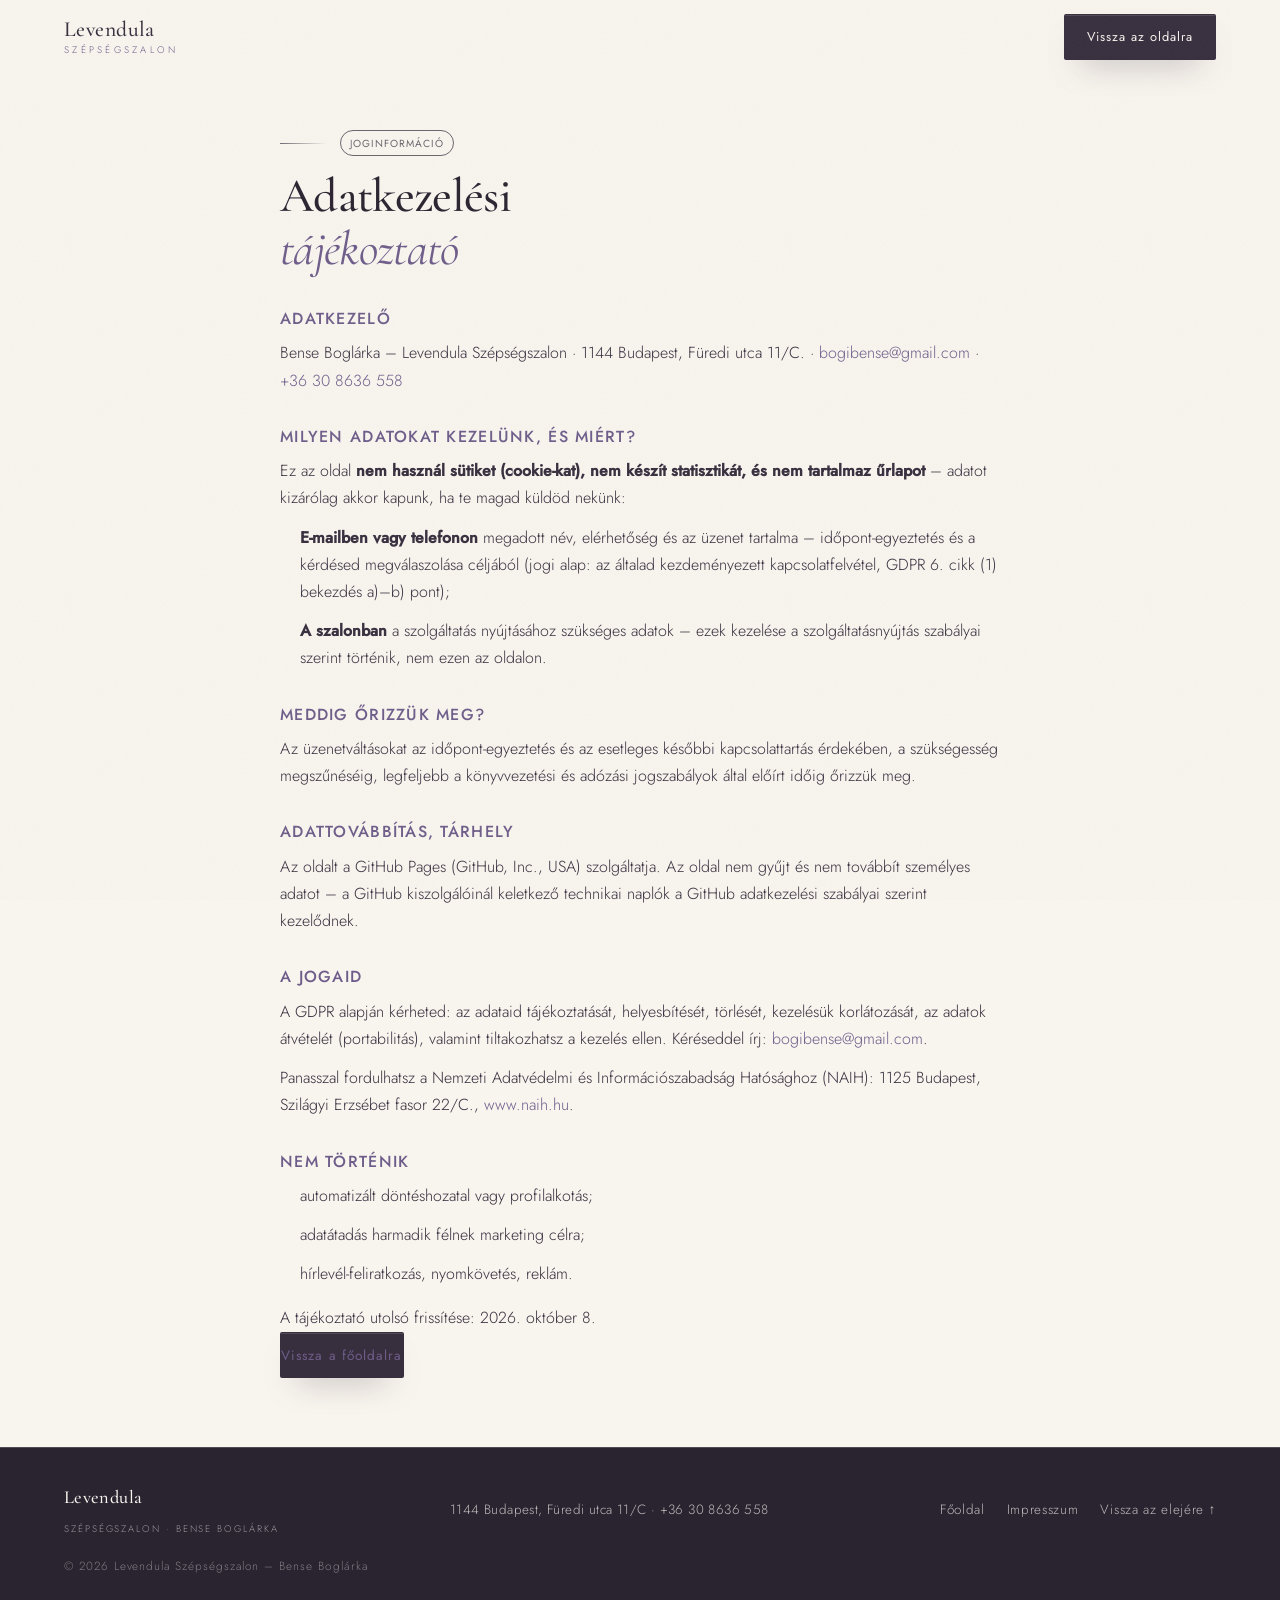
==== commit f7c02575: "Revert "Levendula: teljes újratervezés – lila fal + géllakk-pink paletta, kezelés-összeállító árlist" ====
--- a/adatkezeles.html
+++ b/adatkezeles.html
@@ -6,8 +6,21 @@
 <title>Adatkezelési tájékoztató – Levendula Szépségszalon</title>
 <meta name="description" content="Adatkezelési tájékoztató – Levendula Szépségszalon, Bense Boglárka.">
 <meta name="robots" content="noindex, follow">
-<link rel="icon" href="data:image/svg+xml,%3Csvg xmlns='http://www.w3.org/2000/svg' viewBox='0 0 64 64'%3E%3Crect width='64' height='64' rx='14' fill='%23C3B1E1'/%3E%3Ctext x='32' y='43' font-family='Georgia,serif' font-size='34' fill='%232B1D45' text-anchor='middle'%3EL%3C/text%3E%3C/svg%3E">
-<link rel="stylesheet" href="styles.css?v=30">
+<link rel="icon" href="data:image/svg+xml,%3Csvg xmlns='http://www.w3.org/2000/svg' viewBox='0 0 64 64'%3E%3Crect width='64' height='64' rx='14' fill='%233A3040'/%3E%3Ctext x='32' y='43' font-family='Georgia,serif' font-size='34' fill='%23F7F3EE' text-anchor='middle'%3EL%3C/text%3E%3C/svg%3E">
+<link rel="stylesheet" href="fonts/fonts.css">
+<link rel="stylesheet" href="styles.css">
+<style>
+.legal{padding:calc(var(--header-h) + 56px) var(--pad) 72px}
+.legal-inner{max-width:720px;margin:0 auto}
+.legal .eyebrow{margin-bottom:14px}
+.legal h1{font-family:var(--serif);font-weight:500;font-size:clamp(2.1rem,5vw,3rem);line-height:1.1;color:var(--char);margin:0 0 30px}
+.legal h1 em{font-style:italic;color:var(--lav-deep)}
+.legal h2{font-family:var(--sans);font-weight:500;font-size:1rem;letter-spacing:.08em;text-transform:uppercase;color:var(--lav-deep);margin:34px 0 12px}
+.legal p,.legal li{font-family:var(--sans);font-weight:300;font-size:1rem;line-height:1.7;color:var(--plum);margin:0 0 12px}
+.legal ul{padding-left:20px;margin:0 0 16px}
+.legal a{color:var(--lav-deep); display:inline-block; padding:11px 0; margin:-11px 0}
+.legal-back{display:inline-block;margin-top:36px}
+</style>
 </head>
 <body>
 
@@ -30,7 +43,7 @@
     <h1>Adatkezelési<br><em>tájékoztató</em></h1>
 
     <h2>Adatkezelő</h2>
-    <p>Bense Boglárka – Levendula Szépségszalon · 1144 Budapest, Füredi utca 11/C. · <a href="mailto:bogibense@gmail.com">bogibense@gmail.com</a> · <a href="tel:+36308636558">+36 30 863 6558</a></p>
+    <p>Bense Boglárka – Levendula Szépségszalon · 1144 Budapest, Füredi utca 11/C. · <a href="mailto:bogibense@gmail.com">bogibense@gmail.com</a> · <a href="tel:+36308636558">+36 30 8636 558</a></p>
 
     <h2>Milyen adatokat kezelünk, és miért?</h2>
     <p>Ez az oldal <strong>nem használ sütiket (cookie-kat), nem készít statisztikát, és nem tartalmaz űrlapot</strong> – adatot kizárólag akkor kapunk, ha te magad küldöd nekünk:</p>
@@ -71,12 +84,12 @@
       <span class="brand-sub">Szépségszalon · Bense Boglárka</span>
     </div>
     <div class="footer-addr">
-      1144 Budapest, Füredi utca 11/C · +36 30 863 6558
+      1144 Budapest, Füredi utca 11/C · +36 30 8636 558
     </div>
     <div class="footer-links">
       <a href="index.html">Főoldal</a>
       <a href="impresszum.html">Impresszum</a>
-      <a href="#top">Vissza az elejére</a>
+      <a href="#top">Vissza az elejére ↑</a>
     </div>
   </div>
   <p class="footer-copy">© 2026 Levendula Szépségszalon – Bense Boglárka</p>
--- a/fonts/fonts.css
+++ b/fonts/fonts.css
@@ -0,0 +1,128 @@
+@font-face {
+  font-family: 'Cormorant Garamond';
+  font-style: italic;
+  font-weight: 400;
+  font-display: swap;
+  src: url(cormorant-400-italic-latin-ext.woff2) format('woff2');
+  unicode-range: U+0100-02BA, U+02BD-02C5, U+02C7-02CC, U+02CE-02D7, U+02DD-02FF, U+0304, U+0308, U+0329, U+1D00-1DBF, U+1E00-1E9F, U+1EF2-1EFF, U+2020, U+20A0-20AB, U+20AD-20C0, U+2113, U+2C60-2C7F, U+A720-A7FF;
+}
+@font-face {
+  font-family: 'Cormorant Garamond';
+  font-style: italic;
+  font-weight: 400;
+  font-display: swap;
+  src: url(cormorant-400-italic-latin.woff2) format('woff2');
+  unicode-range: U+0000-00FF, U+0131, U+0152-0153, U+02BB-02BC, U+02C6, U+02DA, U+02DC, U+0304, U+0308, U+0329, U+2000-206F, U+20AC, U+2122, U+2191, U+2193, U+2212, U+2215, U+FEFF, U+FFFD;
+}
+@font-face {
+  font-family: 'Cormorant Garamond';
+  font-style: italic;
+  font-weight: 500;
+  font-display: swap;
+  src: url(cormorant-500-italic-latin-ext.woff2) format('woff2');
+  unicode-range: U+0100-02BA, U+02BD-02C5, U+02C7-02CC, U+02CE-02D7, U+02DD-02FF, U+0304, U+0308, U+0329, U+1D00-1DBF, U+1E00-1E9F, U+1EF2-1EFF, U+2020, U+20A0-20AB, U+20AD-20C0, U+2113, U+2C60-2C7F, U+A720-A7FF;
+}
+@font-face {
+  font-family: 'Cormorant Garamond';
+  font-style: italic;
+  font-weight: 500;
+  font-display: swap;
+  src: url(cormorant-500-italic-latin.woff2) format('woff2');
+  unicode-range: U+0000-00FF, U+0131, U+0152-0153, U+02BB-02BC, U+02C6, U+02DA, U+02DC, U+0304, U+0308, U+0329, U+2000-206F, U+20AC, U+2122, U+2191, U+2193, U+2212, U+2215, U+FEFF, U+FFFD;
+}
+@font-face {
+  font-family: 'Cormorant Garamond';
+  font-style: normal;
+  font-weight: 400;
+  font-display: swap;
+  src: url(cormorant-400-normal-latin-ext.woff2) format('woff2');
+  unicode-range: U+0100-02BA, U+02BD-02C5, U+02C7-02CC, U+02CE-02D7, U+02DD-02FF, U+0304, U+0308, U+0329, U+1D00-1DBF, U+1E00-1E9F, U+1EF2-1EFF, U+2020, U+20A0-20AB, U+20AD-20C0, U+2113, U+2C60-2C7F, U+A720-A7FF;
+}
+@font-face {
+  font-family: 'Cormorant Garamond';
+  font-style: normal;
+  font-weight: 400;
+  font-display: swap;
+  src: url(cormorant-400-normal-latin.woff2) format('woff2');
+  unicode-range: U+0000-00FF, U+0131, U+0152-0153, U+02BB-02BC, U+02C6, U+02DA, U+02DC, U+0304, U+0308, U+0329, U+2000-206F, U+20AC, U+2122, U+2191, U+2193, U+2212, U+2215, U+FEFF, U+FFFD;
+}
+@font-face {
+  font-family: 'Cormorant Garamond';
+  font-style: normal;
+  font-weight: 500;
+  font-display: swap;
+  src: url(cormorant-500-normal-latin-ext.woff2) format('woff2');
+  unicode-range: U+0100-02BA, U+02BD-02C5, U+02C7-02CC, U+02CE-02D7, U+02DD-02FF, U+0304, U+0308, U+0329, U+1D00-1DBF, U+1E00-1E9F, U+1EF2-1EFF, U+2020, U+20A0-20AB, U+20AD-20C0, U+2113, U+2C60-2C7F, U+A720-A7FF;
+}
+@font-face {
+  font-family: 'Cormorant Garamond';
+  font-style: normal;
+  font-weight: 500;
+  font-display: swap;
+  src: url(cormorant-500-normal-latin.woff2) format('woff2');
+  unicode-range: U+0000-00FF, U+0131, U+0152-0153, U+02BB-02BC, U+02C6, U+02DA, U+02DC, U+0304, U+0308, U+0329, U+2000-206F, U+20AC, U+2122, U+2191, U+2193, U+2212, U+2215, U+FEFF, U+FFFD;
+}
+@font-face {
+  font-family: 'Cormorant Garamond';
+  font-style: normal;
+  font-weight: 600;
+  font-display: swap;
+  src: url(cormorant-600-normal-latin-ext.woff2) format('woff2');
+  unicode-range: U+0100-02BA, U+02BD-02C5, U+02C7-02CC, U+02CE-02D7, U+02DD-02FF, U+0304, U+0308, U+0329, U+1D00-1DBF, U+1E00-1E9F, U+1EF2-1EFF, U+2020, U+20A0-20AB, U+20AD-20C0, U+2113, U+2C60-2C7F, U+A720-A7FF;
+}
+@font-face {
+  font-family: 'Cormorant Garamond';
+  font-style: normal;
+  font-weight: 600;
+  font-display: swap;
+  src: url(cormorant-600-normal-latin.woff2) format('woff2');
+  unicode-range: U+0000-00FF, U+0131, U+0152-0153, U+02BB-02BC, U+02C6, U+02DA, U+02DC, U+0304, U+0308, U+0329, U+2000-206F, U+20AC, U+2122, U+2191, U+2193, U+2212, U+2215, U+FEFF, U+FFFD;
+}
+@font-face {
+  font-family: 'Jost';
+  font-style: normal;
+  font-weight: 300;
+  font-display: swap;
+  src: url(jost-300-normal-latin-ext.woff2) format('woff2');
+  unicode-range: U+0100-02BA, U+02BD-02C5, U+02C7-02CC, U+02CE-02D7, U+02DD-02FF, U+0304, U+0308, U+0329, U+1D00-1DBF, U+1E00-1E9F, U+1EF2-1EFF, U+2020, U+20A0-20AB, U+20AD-20C0, U+2113, U+2C60-2C7F, U+A720-A7FF;
+}
+@font-face {
+  font-family: 'Jost';
+  font-style: normal;
+  font-weight: 300;
+  font-display: swap;
+  src: url(jost-300-normal-latin.woff2) format('woff2');
+  unicode-range: U+0000-00FF, U+0131, U+0152-0153, U+02BB-02BC, U+02C6, U+02DA, U+02DC, U+0304, U+0308, U+0329, U+2000-206F, U+20AC, U+2122, U+2191, U+2193, U+2212, U+2215, U+FEFF, U+FFFD;
+}
+@font-face {
+  font-family: 'Jost';
+  font-style: normal;
+  font-weight: 400;
+  font-display: swap;
+  src: url(jost-400-normal-latin-ext.woff2) format('woff2');
+  unicode-range: U+0100-02BA, U+02BD-02C5, U+02C7-02CC, U+02CE-02D7, U+02DD-02FF, U+0304, U+0308, U+0329, U+1D00-1DBF, U+1E00-1E9F, U+1EF2-1EFF, U+2020, U+20A0-20AB, U+20AD-20C0, U+2113, U+2C60-2C7F, U+A720-A7FF;
+}
+@font-face {
+  font-family: 'Jost';
+  font-style: normal;
+  font-weight: 400;
+  font-display: swap;
+  src: url(jost-400-normal-latin.woff2) format('woff2');
+  unicode-range: U+0000-00FF, U+0131, U+0152-0153, U+02BB-02BC, U+02C6, U+02DA, U+02DC, U+0304, U+0308, U+0329, U+2000-206F, U+20AC, U+2122, U+2191, U+2193, U+2212, U+2215, U+FEFF, U+FFFD;
+}
+@font-face {
+  font-family: 'Jost';
+  font-style: normal;
+  font-weight: 500;
+  font-display: swap;
+  src: url(jost-500-normal-latin-ext.woff2) format('woff2');
+  unicode-range: U+0100-02BA, U+02BD-02C5, U+02C7-02CC, U+02CE-02D7, U+02DD-02FF, U+0304, U+0308, U+0329, U+1D00-1DBF, U+1E00-1E9F, U+1EF2-1EFF, U+2020, U+20A0-20AB, U+20AD-20C0, U+2113, U+2C60-2C7F, U+A720-A7FF;
+}
+@font-face {
+  font-family: 'Jost';
+  font-style: normal;
+  font-weight: 500;
+  font-display: swap;
+  src: url(jost-500-normal-latin.woff2) format('woff2');
+  unicode-range: U+0000-00FF, U+0131, U+0152-0153, U+02BB-02BC, U+02C6, U+02DA, U+02DC, U+0304, U+0308, U+0329, U+2000-206F, U+20AC, U+2122, U+2191, U+2193, U+2212, U+2215, U+FEFF, U+FFFD;
+}
--- a/styles.css
+++ b/styles.css
@@ -1,399 +1,1087 @@
 /* ============================================================
-   LEVENDULA SZÉPSÉGSZALON
-   Színek a szalonból: lila fal · géllakk-pink · mély szilva
-   Betűk: Young Serif (címek) · Onest (szöveg)
-   ============================================================ */
-
-@font-face{font-family:"Young Serif";src:url(fonts/youngserif.woff) format("woff");font-weight:400;font-style:normal;font-display:swap}
-@font-face{font-family:"Onest";src:url(fonts/onest-var.woff) format("woff");font-weight:100 900;font-style:normal;font-display:swap}
+   LEVENDULA SZÉPSÉGSZALON – editorial design system
+   warm ivory · dusty lavender · deep plum
+   ============================================================ */
 
 :root{
-  --lilac:      #C3B1E1;   /* a kezelőszoba fala */
-  --lilac-2:    #D6C9EC;
-  --lilac-soft: #EEE8F7;
-  --paper:      #FCFAFE;
-  --white:      #FFFFFF;
-  --ink:        #2B1D45;   /* mély szilva */
-  --ink-2:      #574A70;
-  --pink:       #CF2160;   /* a géllakk */
-  --pink-dark:  #B01650;
-  --line:       rgba(43,29,69,.14);
-  --line-2:     rgba(43,29,69,.24);
-
-  --serif: "Young Serif", Georgia, "Times New Roman", serif;
-  --sans:  "Onest", "Segoe UI", system-ui, -apple-system, Arial, sans-serif;
-
-  --max: 1240px;
-  --pad: clamp(16px, 4vw, 48px);
-  --header-h: 68px;
-  --r: 16px;
-  --ease: cubic-bezier(.2,.7,.2,1);
-}
-
+  --ivory:      #F8F4EE;
+  --ivory-2:    #F1EBE3;
+  --paper:      #FFFDFB;
+  --lav-soft:   #ECE6F0;
+  --lav:        #C9BCD8;
+  --lav-deep:   #6E5D8A;
+  --plum:       #372F3E;
+  --plum-soft:  #574E61;
+  --char:       #2A2431;
+  --line:       rgba(55,47,62,.16);
+  --line-soft:  rgba(55,47,62,.09);
+  --line-light: rgba(248,244,238,.18);
+
+  --serif: "Cormorant Garamond", Georgia, "Times New Roman", serif;
+  --sans:  "Jost", "Helvetica Neue", Arial, sans-serif;
+
+  --pad: clamp(20px, 5vw, 64px);
+  --max: 1280px;
+  --header-h: 74px;
+  --ease: cubic-bezier(.22,.61,.36,1);
+}
+
+/* ---------- base ---------- */
 *,*::before,*::after{box-sizing:border-box}
-html{-webkit-text-size-adjust:100%;scroll-behavior:smooth;scroll-padding-top:calc(var(--header-h) + 12px);overflow-x:clip}
-body{margin:0;background:var(--paper);color:var(--ink);font-family:var(--sans);font-size:17px;line-height:1.6;font-weight:400;-webkit-font-smoothing:antialiased;overflow-x:clip}
-img{display:block;max-width:100%;height:auto}
-a{color:inherit}
-h1,h2,h3,h4{margin:0;font-variant-numeric:lining-nums;font-family:var(--serif);font-weight:400;line-height:1.12;letter-spacing:-.005em}
+html{scroll-behavior:smooth; scroll-padding-top:calc(var(--header-h) + 8px); -webkit-text-size-adjust:100%; overflow-x:clip}
+body{
+  margin:0;
+  background:var(--ivory);
+  color:var(--plum);
+  font-family:var(--sans);
+  font-weight:300;
+  font-size:16.5px;
+  line-height:1.65;
+  -webkit-font-smoothing:antialiased;
+  overflow-x:clip;
+}
+img{max-width:100%; height:auto; display:block}
+a{color:inherit; text-decoration:none}
+ul{margin:0; padding:0; list-style:none}
+figure{margin:0}
+h1,h2,h3,h4{margin:0; font-family:var(--serif); font-weight:500; line-height:1.08; letter-spacing:-.01em}
 p{margin:0}
-ul{margin:0;padding:0;list-style:none}
-figure{margin:0}
-button{font:inherit;color:inherit}
-::selection{background:var(--lilac);color:var(--ink)}
-:focus-visible{outline:2.5px solid var(--pink);outline-offset:3px;border-radius:6px}
-
-.skip{position:absolute;left:12px;top:-60px;z-index:200;background:var(--ink);color:var(--paper);padding:10px 14px;border-radius:10px;text-decoration:none}
-.skip:focus{top:12px}
-
-.wrap{width:100%;max-width:var(--max);margin-inline:auto;padding-inline:var(--pad)}
+::selection{background:var(--lav); color:var(--char)}
+html{scrollbar-color:var(--lav-deep) var(--ivory-2); scrollbar-width:thin}
+::-webkit-scrollbar{width:11px; height:11px}
+::-webkit-scrollbar-track{background:var(--ivory-2)}
+::-webkit-scrollbar-thumb{background:linear-gradient(var(--lav-deep),#6E5F87); border:3px solid var(--ivory-2); border-radius:100px}
+::-webkit-scrollbar-thumb:hover{background:var(--plum-soft)}
+:focus-visible{outline:2px solid var(--lav-deep); outline-offset:3px}
+
+/* film-grain paper texture over the whole page */
+body::after{
+  content:""; position:fixed; inset:0; z-index:70;
+  pointer-events:none; opacity:.045;
+  background-image:url("data:image/svg+xml,%3Csvg xmlns='http://www.w3.org/2000/svg' width='180' height='180'%3E%3Cfilter id='n'%3E%3CfeTurbulence type='fractalNoise' baseFrequency='0.8' numOctaves='3' stitchTiles='stitch'/%3E%3CfeColorMatrix type='saturate' values='0'/%3E%3C/filter%3E%3Crect width='180' height='180' filter='url(%23n)'/%3E%3C/svg%3E");
+}
+
+/* ---------- shared ---------- */
+.hero-grid,.trust-strip,.lashes-grid,.uvled-inner,.section-head,.service-index,
+.about-grid,.cert-strip,.quals-note,.gallery,.price-grid,.gift-grid,.ig-head,
+.ig-grid,.contact-grid,.footer-inner,.footer-copy,.site-credit{
+  width:100%;
+  max-width:var(--max);
+  margin-inline:auto;
+  padding-inline:var(--pad);
+}
+.section-head{
+  display:grid; grid-template-columns:minmax(0,1.2fr) minmax(0,.8fr);
+  column-gap:clamp(28px,5vw,80px); align-items:end;
+  margin-bottom:clamp(22px,3vw,36px);
+}
+.section-head .eyebrow{grid-column:1/-1}
+.contact .eyebrow{color:var(--lav)}
+.section-head h2{grid-column:1}
+.section-head .section-lead{grid-column:2; margin-top:0; align-self:end; padding-bottom:.55em}
+.section-head:not(:has(.section-lead)) h2{grid-column:1/-1}
+
+.eyebrow{
+  display:flex; align-items:center; gap:14px;
+  font-size:.72rem; font-weight:400;
+  letter-spacing:.28em; text-transform:uppercase;
+  color:var(--lav-deep);
+  margin-bottom:clamp(12px,2vw,18px);
+}
+.eyebrow::before{content:""; width:46px; height:1px; background:linear-gradient(90deg, currentColor, transparent); opacity:.7; flex:none}
+.eyebrow b{
+  font-weight:400; font-size:.64rem; letter-spacing:.1em;
+  padding:4px 9px 3px; border:1px solid currentColor; border-radius:100px;
+  opacity:.72; margin-right:6px;
+}
+
+h1{font-size:clamp(2.25rem, 5.2vw, 4.35rem); line-height:1.05; letter-spacing:-.014em}
+h2{font-size:clamp(1.8rem, 3.7vw, 3.1rem); line-height:1.09; letter-spacing:-.012em}
+h1 em,h2 em{font-style:italic; font-weight:400; color:var(--lav-deep)}
+.hero-text h1 em{
+  background:linear-gradient(115deg, var(--lav-deep) 8%, #6E5F87 52%, var(--plum-soft) 100%);
+  -webkit-background-clip:text; background-clip:text; color:transparent;
+}
+.uvled h1 em,.uvled h2 em,.contact h2 em{color:var(--lav)}
+.body-lg{font-size:clamp(1.02rem,1.35vw,1.16rem); line-height:1.75; color:var(--plum-soft); max-width:56ch}
+.section-lead{margin-top:18px; color:var(--plum-soft); max-width:58ch; font-size:1.02rem}
+.fine{font-size:.8rem; letter-spacing:.06em; color:rgba(248,244,238,.55); margin-top:18px}
 
 /* ---------- buttons ---------- */
-.btn{display:inline-flex;align-items:center;justify-content:center;gap:8px;min-height:48px;padding:12px 22px;border-radius:12px;border:1.5px solid transparent;font-family:var(--sans);font-size:15.5px;font-weight:560;line-height:1.2;text-decoration:none;cursor:pointer;transition:background-color .2s,color .2s,border-color .2s,transform .15s}
-.btn:active{transform:translateY(1px)}
-.btn-ink,.btn-solid{background:var(--ink);color:var(--paper)}
-.btn-ink:hover,.btn-solid:hover{background:#3C2B5C}
-.btn-pink{background:var(--pink);color:#fff}
-.btn-pink:hover{background:var(--pink-dark)}
-.btn-line,.btn-line-ink{border-color:var(--ink);color:var(--ink);background:transparent}
-.btn-line:hover,.btn-line-ink:hover{background:var(--ink);color:var(--paper)}
-.btn-sm{min-height:40px;padding:8px 16px;font-size:14.5px;border-radius:10px}
-.btn-block{width:100%}
-
-/* ---------- header ---------- */
-.site-header{position:sticky;top:0;z-index:60;background:var(--lilac);transition:background-color .3s,box-shadow .3s}
-.site-header.is-scrolled{background:rgba(252,250,254,.94);backdrop-filter:blur(10px);-webkit-backdrop-filter:blur(10px);box-shadow:0 1px 0 var(--line)}
-.header-inner{max-width:var(--max);margin-inline:auto;padding-inline:var(--pad);height:var(--header-h);display:flex;align-items:center;gap:28px}
-.brand{display:flex;align-items:baseline;gap:8px;text-decoration:none;margin-right:auto}
-.brand-name{font-family:var(--serif);font-size:23px;line-height:1}
-.brand-sub{font-size:14px;color:var(--ink-2)}
-.main-nav{display:flex;gap:4px}
-.main-nav a{padding:8px 12px;border-radius:10px;font-size:15px;font-weight:500;text-decoration:none;transition:background-color .2s}
-.main-nav a:hover{background:rgba(43,29,69,.08)}
-.main-nav a.is-current{background:rgba(43,29,69,.1)}
-.header-actions{display:flex;align-items:center;gap:10px}
-.menu-toggle{display:none;width:44px;height:44px;border:0;background:transparent;border-radius:10px;cursor:pointer;position:relative}
-.menu-toggle span{position:absolute;left:11px;right:11px;height:2px;background:var(--ink);border-radius:2px;transition:transform .25s var(--ease),top .25s var(--ease)}
-.menu-toggle span:first-child{top:17px}
-.menu-toggle span:last-child{top:25px}
-.menu-toggle[aria-expanded="true"] span:first-child{top:21px;transform:rotate(45deg)}
-.menu-toggle[aria-expanded="true"] span:last-child{top:21px;transform:rotate(-45deg)}
-.mobile-menu{display:flex;flex-direction:column;padding:8px var(--pad) 20px;background:var(--paper);border-top:1px solid var(--line);box-shadow:0 18px 30px -20px rgba(43,29,69,.35)}
-.mobile-menu[hidden]{display:none}
-.mobile-menu a{padding:13px 0;font-family:var(--serif);font-size:21px;text-decoration:none;border-bottom:1px solid var(--line)}
-.mobile-menu a.mm-phone{font-family:var(--sans);font-size:16px;font-weight:560;color:var(--pink);border:0;padding-top:16px}
-
-/* ---------- hero ---------- */
-.hero{display:grid;grid-template-columns:minmax(0,1fr) minmax(0,.78fr);background:var(--lilac);min-height:min(calc(100svh - var(--header-h)), 700px)}
-.hero-field{display:flex;flex-direction:column;justify-content:center;gap:64px;padding:clamp(40px,7vw,96px) clamp(24px,5vw,72px) 40px max(var(--pad), calc((100vw - var(--max)) / 2 + var(--pad)))}
-.hero-copy{max-width:600px}
-.hero-title{font-size:clamp(34px,3.8vw,50px);line-height:1.02;letter-spacing:-.015em}
-.ht-line{display:block}
-.hero-lead{margin-top:22px;font-size:clamp(17px,1.4vw,19px);line-height:1.6;max-width:520px;color:#33254F}
-.hero-cta{margin-top:30px;display:flex;flex-wrap:wrap;gap:12px}
-.hero-prices{display:grid;grid-template-columns:repeat(3,minmax(0,1fr));border-top:1.5px solid var(--ink);max-width:660px}
-.hero-prices li + li{border-left:1px solid rgba(43,29,69,.28)}
-.hero-prices a{display:flex;flex-direction:column;gap:4px;height:100%;padding:16px 14px 6px;text-decoration:none;transition:background-color .2s}
-.hero-prices li:first-child a{padding-left:0}
-.hero-prices a:hover b{color:var(--pink)}
-.hero-prices span{font-size:14px;line-height:1.35;color:#3D2F57}
-.hero-prices b{font-variant-numeric:lining-nums;font-family:var(--serif);font-weight:400;font-size:21px;transition:color .2s}
-.hero-photo{position:relative;overflow:hidden;background:#d9c8bf}
-.hero-photo img{width:100%;height:100%;object-fit:cover;object-position:50% 45%}
-.hero-photo figcaption{position:absolute;left:16px;bottom:16px;background:rgba(252,250,254,.92);color:var(--ink);font-size:13px;padding:6px 11px;border-radius:8px}
-
-/* load sequence (once) */
-.js .hero-photo img{clip-path:inset(100% 0 0 0);transform:scale(1.06);transition:clip-path 1.1s var(--ease),transform 1.6s var(--ease)}
-.js .hero-title .ht-line,.js .hero-lead,.js .hero-cta,.js .hero-prices{opacity:0;transform:translateY(14px);transition:opacity .7s var(--ease),transform .7s var(--ease)}
-.js .is-loaded .hero-photo img{clip-path:inset(0 0 0 0);transform:none}
-.js .is-loaded .hero-title .ht-line,.js .is-loaded .hero-lead,.js .is-loaded .hero-cta,.js .is-loaded .hero-prices{opacity:1;transform:none}
-.js .is-loaded .ht-line:nth-child(2){transition-delay:.08s}
-.js .is-loaded .hero-lead{transition-delay:.22s}
-.js .is-loaded .hero-cta{transition-delay:.32s}
-.js .is-loaded .hero-prices{transition-delay:.45s}
-
-/* ---------- section heads ---------- */
-.sec-head{display:grid;grid-template-columns:minmax(0,1fr) minmax(0,1.1fr);gap:16px 48px;align-items:end;margin-bottom:36px}
-.sec-head h2{font-size:clamp(28px,3vw,40px)}
-.sec-head p{color:var(--ink-2);max-width:560px;font-size:16.5px}
-
-/* ---------- builder ---------- */
-.builder{padding:clamp(64px,8vw,104px) 0}
-.b-layout{display:grid;grid-template-columns:230px minmax(0,1fr) 330px;gap:28px;align-items:start}
-.b-tabs{display:flex;flex-direction:column;gap:6px;position:sticky;top:calc(var(--header-h) + 20px)}
-.b-tab{display:grid;grid-template-columns:44px 1fr auto;align-items:center;gap:12px;padding:8px 10px 8px 8px;border:0;background:transparent;border-radius:14px;text-align:left;cursor:pointer;font-size:15.5px;font-weight:500;line-height:1.25;transition:background-color .2s}
-.b-tab img{width:44px;height:44px;border-radius:10px;object-fit:cover;filter:saturate(.85)}
-.b-tab:hover{background:var(--lilac-soft)}
-.b-tab.is-active{background:var(--lilac)}
-.b-tab.is-active img{filter:none}
-.b-count{font-style:normal;min-width:22px;height:22px;padding:0 6px;border-radius:11px;background:var(--pink);color:#fff;font-size:12.5px;font-weight:600;display:none;align-items:center;justify-content:center}
-.b-count.has{display:inline-flex}
-
-.b-panel[hidden]{display:none}
-.b-panel h3{font-size:26px}
-.b-intro{margin:8px 0 18px;color:var(--ink-2);font-size:16px;max-width:560px}
-.t-list{border-top:1px solid var(--line)}
-.t-list > li{border-bottom:1px solid var(--line)}
-.t-group{display:flex;flex-direction:column}
-.t-item{width:100%;display:grid;grid-template-columns:26px minmax(0,1fr) auto;align-items:center;gap:14px;padding:13px 10px 13px 6px;border:0;background:transparent;text-align:left;cursor:pointer;border-radius:10px;transition:background-color .15s}
-.t-item::before{content:"";width:22px;height:22px;border-radius:7px;border:1.5px solid var(--line-2);background:var(--white);transition:background-color .15s,border-color .15s}
-.t-item:hover{background:var(--lilac-soft)}
-.t-item[aria-pressed="true"]{background:var(--lilac-soft)}
-.t-item[aria-pressed="true"]::before{background:var(--pink) url("data:image/svg+xml,%3Csvg xmlns='http://www.w3.org/2000/svg' viewBox='0 0 24 24' fill='none' stroke='white' stroke-width='3' stroke-linecap='round' stroke-linejoin='round'%3E%3Cpath d='M5 12.5l4.5 4.5L19 7.5'/%3E%3C/svg%3E") center/15px no-repeat;border-color:var(--pink)}
-.t-name{font-size:16px;line-height:1.35}
-.t-name small{display:block;font-size:14px;color:var(--ink-2);margin-top:2px}
-.t-price{font-variant-numeric:lining-nums tabular-nums;font-family:var(--serif);font-size:17.5px;white-space:nowrap}
-.t-sub{padding-left:28px}
-.t-sub .t-name{color:#3D2F57}
-.t-sub::before{width:18px;height:18px;border-radius:6px;justify-self:end}
-.t-new .t-price{font-family:var(--sans);font-size:14px;color:var(--ink-2)}
-.tag{display:inline-block;vertical-align:2px;margin-left:6px;padding:2px 8px;border-radius:20px;background:var(--pink);color:#fff;font-style:normal;font-size:12px;font-weight:600;line-height:1.4}
-.t-subhead{margin:28px 0 8px;font-size:19px}
-
-/* note card */
-.note{position:sticky;top:calc(var(--header-h) + 20px)}
-.note-card{background:var(--white);border:1px solid var(--line);border-radius:20px;padding:22px 22px 20px;box-shadow:0 24px 50px -32px rgba(43,29,69,.45);position:relative;overflow:hidden}
-.note-card::before{content:"";position:absolute;inset:0 0 auto 0;height:6px;background:var(--lilac)}
-.note-head{display:flex;justify-content:space-between;align-items:center}
-.note-head h3{font-size:22px}
-.note-close{display:none;width:40px;height:40px;border:0;background:var(--lilac-soft);border-radius:10px;font-size:24px;line-height:1;cursor:pointer}
-.note-empty{margin-top:10px;font-size:15px;color:var(--ink-2)}
-.note-list{margin-top:12px;display:flex;flex-direction:column}
-.note-list li{display:grid;grid-template-columns:minmax(0,1fr) auto 30px;align-items:center;gap:8px;padding:8px 0;border-bottom:1px dashed var(--line-2);font-size:15px;line-height:1.3;animation:noteIn .3s var(--ease)}
-.note-list li b{font-weight:500;white-space:nowrap}
-.note-list li button{width:30px;height:30px;border:0;background:transparent;border-radius:8px;cursor:pointer;font-size:19px;color:var(--ink-2)}
-.note-list li button:hover{background:var(--lilac-soft);color:var(--ink)}
-@keyframes noteIn{from{opacity:0;transform:translateX(10px)}to{opacity:1;transform:none}}
-.note-total{display:flex;justify-content:space-between;align-items:baseline;padding:14px 0 2px}
-.note-total span{font-weight:560}
-.note-sum{font-variant-numeric:lining-nums;font-family:var(--serif);font-weight:400;font-size:26px}
-.note-hint{font-size:13.5px;color:var(--ink-2)}
-.note-when{border:0;padding:0;margin:18px 0 0}
-.note-when legend{font-size:14.5px;font-weight:560;margin-bottom:8px}
-.note-when{display:flex;flex-wrap:wrap;gap:6px}
-.note-when label{cursor:pointer}
-.note-when input{position:absolute;opacity:0;width:1px;height:1px}
-.note-when span{display:inline-block;padding:7px 12px;border-radius:20px;border:1px solid var(--line-2);font-size:14px;transition:background-color .15s,color .15s,border-color .15s}
-.note-when input:checked + span{background:var(--ink);color:var(--paper);border-color:var(--ink)}
-.note-when input:focus-visible + span{outline:2.5px solid var(--pink);outline-offset:2px}
-.note-name{display:block;margin:14px 0 16px}
-.note-name span{display:block;font-size:14.5px;font-weight:560;margin-bottom:6px}
-.note-name input{width:100%;height:46px;padding:0 14px;border-radius:10px;border:1px solid var(--line-2);background:var(--paper);font:inherit;font-size:16px;color:var(--ink)}
-.note-name input:focus{outline:2.5px solid var(--lilac);border-color:var(--ink)}
-.note-send.is-off{opacity:.45;pointer-events:none}
-.note-alt{margin-top:12px;font-size:13.5px;color:var(--ink-2);line-height:1.5}
-.note-alt a{color:var(--ink);font-weight:560;white-space:nowrap}
-.note-card.bump{animation:bump .35s var(--ease)}
-@keyframes bump{40%{transform:translateY(-3px)}}
-
-/* ---------- work ---------- */
-.work{padding:clamp(64px,8vw,104px) 0;background:var(--lilac-soft)}
-.w-filter{display:flex;flex-wrap:wrap;gap:8px;margin-bottom:22px}
-.chip{border:1px solid var(--line-2);background:var(--paper);padding:8px 15px;border-radius:22px;font-size:14.5px;font-weight:500;cursor:pointer;transition:background-color .15s,color .15s}
-.chip:hover{border-color:var(--ink)}
-.chip.is-on{background:var(--ink);color:var(--paper);border-color:var(--ink)}
-.w-grid{display:grid;grid-template-columns:repeat(4,minmax(0,1fr));grid-auto-rows:210px;grid-auto-flow:dense;gap:12px}
-.w-item{position:relative;display:block;overflow:hidden;border-radius:14px;background:var(--lilac-2)}
-.w-item img{width:100%;height:100%;object-fit:cover;transition:transform .6s var(--ease)}
-.w-item:hover img{transform:scale(1.04)}
-.w-item span{position:absolute;left:10px;bottom:10px;background:rgba(252,250,254,.94);font-size:13px;font-weight:500;padding:4px 9px;border-radius:7px;text-decoration:none}
-.w-big{grid-column:span 2;grid-row:span 2}
-.w-tall{grid-row:span 2}
-.w-wide{grid-column:span 2}
-.w-item.is-hidden{display:none}
-.w-item.pop{animation:pop .35s var(--ease)}
-@keyframes pop{from{opacity:0;transform:scale(.97)}to{opacity:1;transform:none}}
-
-/* ---------- about ---------- */
-.about{padding:clamp(64px,8vw,104px) 0}
-.about-grid{display:grid;grid-template-columns:minmax(0,.85fr) minmax(0,1fr);gap:clamp(28px,5vw,72px);align-items:start}
-.about-photo{border-radius:var(--r);overflow:hidden;position:sticky;top:calc(var(--header-h) + 24px)}
-.about-photo img{width:100%;aspect-ratio:4/4.4;object-fit:cover;object-position:50% 25%}
-.about-text h2{font-size:clamp(28px,3vw,40px)}
-.about-text .lead{margin-top:16px;font-size:19px;line-height:1.55}
-.about-text p + p{margin-top:14px;color:var(--ink-2);max-width:600px}
-.cert-title{margin-top:36px;font-size:20px}
-.certs{margin-top:14px;display:grid;grid-template-columns:repeat(3,minmax(0,1fr));gap:12px}
-.cert{display:flex;flex-direction:column;gap:7px;text-decoration:none}
-.cert img{width:100%;height:130px;object-fit:contain;background:var(--lilac-soft);border-radius:12px;padding:10px;transition:background-color .2s}
-.cert:hover img{background:var(--lilac-2)}
-.cert span{font-size:13.5px;line-height:1.3;color:var(--ink-2)}
-
-/* ---------- gift ---------- */
-.gift{padding:clamp(64px,8vw,104px) 0;background:var(--lilac)}
-.gift-grid{display:grid;grid-template-columns:minmax(0,1fr) minmax(0,1fr);gap:clamp(32px,6vw,80px);align-items:center}
-.gift-cards{position:relative;height:clamp(300px,34vw,430px)}
-.gc{position:absolute;border-radius:12px;box-shadow:0 26px 40px -24px rgba(43,29,69,.6);object-fit:cover;transition:transform .5s var(--ease)}
-.gc-back{width:46%;left:6%;top:0;aspect-ratio:3/4;transform:rotate(-7deg)}
-.gc-front{width:64%;right:4%;bottom:0;aspect-ratio:1400/1159;transform:rotate(3.5deg)}
-.gift-cards:hover .gc-back{transform:rotate(-10deg) translateX(-8px)}
-.gift-cards:hover .gc-front{transform:rotate(1.5deg) translateY(-6px)}
-.gift-text h2{font-size:clamp(28px,3vw,40px)}
-.gift-text p{margin:14px 0 26px;max-width:470px;font-size:17.5px;color:#33254F}
-
-/* ---------- contact ---------- */
-.contact{padding:clamp(64px,8vw,104px) 0}
-.contact-grid{display:grid;grid-template-columns:minmax(0,1.1fr) minmax(0,1fr);gap:clamp(32px,6vw,80px);align-items:center}
-.contact-text h2{font-size:clamp(28px,3vw,40px)}
-.c-list{margin:24px 0 0;border-top:1px solid var(--line)}
-.c-list > div{display:grid;grid-template-columns:120px minmax(0,1fr);gap:12px;padding:14px 0;border-bottom:1px solid var(--line)}
-.c-list dt{color:var(--ink-2);font-size:15px}
-.c-list dd{margin:0;font-size:17px}
-.c-list dd b{font-weight:600;color:var(--pink)}
-.c-list a{text-decoration-color:var(--lilac);text-underline-offset:3px;text-decoration-thickness:2px}
-.c-list a:hover{text-decoration-color:var(--pink)}
-.c-note{margin:18px 0 22px;color:var(--ink-2);font-size:15.5px}
-
-/* the intercom */
-.intercom-wrap{display:flex;flex-direction:column;align-items:center;gap:16px}
-.intercom{width:270px;padding:22px 22px 18px;border-radius:24px;background:linear-gradient(160deg,#E4DEEC 0%,#C9C0D6 55%,#B5AAC5 100%);box-shadow:inset 0 1px 0 rgba(255,255,255,.7),inset 0 -2px 0 rgba(43,29,69,.12),0 30px 50px -30px rgba(43,29,69,.55)}
-.ic-grille{height:54px;border-radius:12px;margin-bottom:18px;background:radial-gradient(circle,rgba(43,29,69,.55) 1.6px,transparent 2.2px) 0 0/11px 11px,linear-gradient(#BEB4CC,#ADA2BE);box-shadow:inset 0 2px 4px rgba(43,29,69,.25)}
-.ic-keys{display:grid;grid-template-columns:repeat(2,1fr);gap:12px}
-.ic-key{height:54px;border-radius:14px;border:0;cursor:pointer;background:linear-gradient(#F7F4FA,#DDD6E6);box-shadow:0 3px 0 #A79BB8,0 5px 10px -4px rgba(43,29,69,.4);font-weight:600;font-size:17px;color:var(--ink);position:relative;transition:transform .08s,box-shadow .08s}
-.ic-key::after{content:"";position:absolute;right:10px;top:10px;width:7px;height:7px;border-radius:50%;background:#A99DBA;transition:background-color .2s,box-shadow .2s}
-.ic-key:active,.ic-key.is-down{transform:translateY(3px);box-shadow:0 0 0 #A79BB8,0 2px 4px -2px rgba(43,29,69,.4)}
-.ic-key.is-lit::after{background:var(--pink);box-shadow:0 0 8px 2px rgba(207,33,96,.6)}
-.ic-key.is-wrong::after{background:#7A6E8C}
-.ic-label{margin-top:14px;text-align:center;font-size:12.5px;color:#4A3D62;font-weight:500}
-.ic-screen{width:270px;min-height:92px;padding:14px 16px;border-radius:14px;background:var(--ink);color:var(--lilac-soft);text-align:center}
-.ic-msg{font-size:15px;line-height:1.45}
-.ic-actions{display:flex;gap:8px;justify-content:center;margin-top:12px}
-.ic-actions[hidden]{display:none}
-.ic-screen .btn-line-ink{border-color:var(--lilac);color:var(--lilac-soft)}
-.ic-screen .btn-line-ink:hover{background:var(--lilac);color:var(--ink)}
-.intercom.ring{animation:ring .5s ease 2}
-@keyframes ring{0%,100%{transform:rotate(0)}25%{transform:rotate(-1.4deg)}75%{transform:rotate(1.4deg)}}
-
-/* ---------- footer ---------- */
-.site-footer{background:var(--ink);color:var(--lilac-soft);padding:48px 0 28px}
-.footer-inner{max-width:var(--max);margin-inline:auto;padding-inline:var(--pad);display:grid;grid-template-columns:1.2fr 1fr 1fr;gap:28px;align-items:start}
-.footer-brand{display:flex;flex-direction:column;gap:4px}
-.site-footer .brand-name{font-size:24px;color:var(--paper)}
-.site-footer .brand-sub{color:var(--lilac)}
-.footer-addr{font-size:15px;line-height:1.6}
-.footer-addr a{text-decoration:none}
-.footer-links{display:flex;flex-direction:column;gap:6px;font-size:15px}
-.footer-links a{text-decoration:none;width:fit-content}
-.footer-links a:hover,.footer-addr a:hover{color:var(--paper);text-decoration:underline}
-.footer-copy,.site-credit{max-width:var(--max);margin-inline:auto;padding-inline:var(--pad);font-size:13.5px;color:#A99DBF}
-.footer-copy{margin-top:36px;padding-top:18px;border-top:1px solid rgba(238,232,247,.14)}
-.site-credit{margin-top:4px}
-.site-credit a{color:var(--lilac-soft)}
-
-/* ---------- mobile bar ---------- */
-.m-bar{display:none}
-
-/* ---------- lightbox ---------- */
-.lb{position:fixed;inset:0;z-index:120;background:rgba(27,18,44,.92);display:flex;align-items:center;justify-content:center;padding:56px 64px}
-.lb[hidden]{display:none}
-.lb figure{max-width:100%;max-height:100%;display:flex;flex-direction:column;align-items:center;gap:12px}
-.lb img{max-width:min(1100px,100%);max-height:calc(100svh - 150px);width:auto;border-radius:10px;object-fit:contain}
-.lb figcaption{color:var(--lilac-soft);font-size:15px;text-align:center}
-.lb button{position:absolute;border:0;background:rgba(238,232,247,.12);color:#fff;width:48px;height:48px;border-radius:12px;font-size:28px;line-height:1;cursor:pointer}
-.lb button:hover{background:rgba(238,232,247,.24)}
-.lb-close{top:14px;right:14px}
-.lb-prev{left:12px;top:50%;transform:translateY(-50%)}
-.lb-next{right:12px;top:50%;transform:translateY(-50%)}
-
-/* ---------- legal pages ---------- */
-.legal{padding:56px 0 88px}
-.legal-inner{max-width:760px;margin-inline:auto;padding-inline:var(--pad)}
-.legal .eyebrow{font-size:15px;color:var(--ink-2);margin-bottom:10px}
-.legal .eyebrow b{font-weight:500}
-.legal h1{font-size:clamp(28px,3.4vw,40px)}
-.legal h1 em{font-style:normal}
-.legal h2{font-size:22px;margin:32px 0 10px}
-.legal p,.legal li{color:#3D2F57}
-.legal p + p{margin-top:10px}
-.legal ul{list-style:disc;padding-left:20px;margin:10px 0}
-.legal dl{margin:28px 0 36px;border-top:1px solid var(--line)}
-.legal dt{margin-top:14px;font-size:14.5px;color:var(--ink-2)}
-.legal dd{margin:2px 0 14px;padding-bottom:14px;border-bottom:1px solid var(--line)}
-.legal .body-lg{font-size:18px;margin-top:14px}
-.legal-back{margin-top:24px}
+.btn{
+  display:inline-block;
+  padding:15px 30px;
+  font-family:var(--sans);
+  font-size:.85rem;
+  font-weight:400;
+  letter-spacing:.08em;
+  border:1px solid transparent;
+  border-radius:2px;
+  cursor:pointer;
+  transition:background .35s var(--ease), color .35s var(--ease), border-color .35s var(--ease), transform .35s var(--ease), background-size .5s var(--ease);
+}
+.btn:hover{transform:translateY(-2px)}
+.btn:active{transform:translateY(0) scale(.98)}
+.btn-sm{padding:11px 22px; font-size:.8rem}
+.btn-solid{
+  background-color:var(--plum); color:var(--ivory);
+  box-shadow:inset 0 1px 0 rgba(248,244,238,.14), 0 16px 32px -18px rgba(42,36,49,.55);
+  background-image:linear-gradient(var(--lav-deep),var(--lav-deep));
+  background-repeat:no-repeat; background-position:left bottom; background-size:100% 0%;
+  transition:background-size .5s var(--ease), transform .35s var(--ease), color .35s var(--ease);
+}
+.btn-solid:hover{background-size:100% 100%}
+.btn-ghost{border-color:rgba(55,47,62,.4); color:var(--plum)}
+.btn-ghost:hover{border-color:var(--plum); background:rgba(55,47,62,.06)}
+.btn-light{
+  background-color:var(--ivory); color:var(--plum);
+  box-shadow:0 16px 32px -18px rgba(42,36,49,.5);
+  background-image:linear-gradient(var(--lav),var(--lav));
+  background-repeat:no-repeat; background-position:left bottom; background-size:100% 0%;
+  transition:background-size .5s var(--ease), transform .35s var(--ease), color .35s var(--ease);
+}
+.btn-light:hover{background-size:100% 100%}
+.btn-outline-light{border-color:rgba(248,244,238,.45); color:var(--ivory)}
+.btn-outline-light:hover{border-color:var(--ivory); background:rgba(248,244,238,.1)}
+
+/* ---------- reveal motion: staged cinematic system ---------- */
+.js .reveal{opacity:0; transform:translateY(30px); transition:opacity .9s var(--ease), transform .9s var(--ease)}
+.js .reveal.in{opacity:1; transform:none}
+.js .d1{transition-delay:.12s}
+.js .d2{transition-delay:.24s}
+.js .d3{transition-delay:.36s}
+
+/* headline serif text mask-reveal: soft clip + rise */
+.js h1.reveal,.js h2.reveal{
+  opacity:0; transform:translateY(34px);
+  clip-path:inset(0 0 62% 0);
+  transition:opacity .95s var(--ease), transform .95s var(--ease), clip-path 1.1s var(--ease);
+}
+.js h1.reveal.in,.js h2.reveal.in{opacity:1; transform:none; clip-path:inset(0 0 -8% 0)}
+/* media reveals: scale-settle in a clip window */
+.js .reveal.r-media{transform:translateY(0) scale(1.045);
+  clip-path:inset(0 0 100% 0);
+  transition:transform 1.3s var(--ease), clip-path 1s var(--ease), opacity .7s var(--ease);
+}
+.js .reveal.r-media.in{transform:none; clip-path:inset(0 0 -1% 0)}
+/* rows: slides in from the left, slight easing overshoot */
+.js .reveal.r-row{opacity:0; transform:translateX(-26px)}
+.js .reveal.r-row.in{opacity:1; transform:none}
+
+/* hero entrance choreography (JS adds .pre, then swaps to .in staggered) */
+.js .hero-seq{transition:opacity .95s var(--ease), transform .95s var(--ease)}
+.js .hero-seq.pre{opacity:0; transform:translateY(26px)}
+.js .hero-seq.in{opacity:1; transform:none}
+.js .hero-seq.pre.hero-t-h1{transform:translateY(40px); clip-path:inset(0 0 55% 0)}
+.js .hero-seq.in.hero-t-h1{transform:none; clip-path:inset(0 0 -8% 0)}
+.js .hero-t-h1{transition:opacity 1.05s var(--ease), transform 1.05s var(--ease), clip-path 1.25s var(--ease)}
+.js .hero-t-media{clip-path:inset(0 0 100% 0); transform:scale(1.02)
+  ; transition:clip-path 1.15s var(--ease), transform 1.5s var(--ease), opacity .8s var(--ease)}
+.js .hero-t-media.in{clip-path:inset(0 0 -2% 0); transform:scale(1)}
+/* decorative hairlines draw themselves in */
+.js .hero-seq.line-grow::before{transform:scaleX(0); transform-origin:left}
+.js .hero-seq.line-grow.in::before{transform:scaleX(1)}
+
+/* scroll-progress hairline on header already uses --p (script) */
+/* buttons: sweep + lift */
+.btn{overflow:hidden}
+.btn::after{
+  content:""; position:absolute; inset:0; transform:translateX(-101%);
+  background:linear-gradient(105deg, rgba(248,244,238,.18), rgba(248,244,238,0) 55%);
+  transition:transform .55s var(--ease); pointer-events:none;
+}
+.btn:hover::after{transform:translateX(0)}
+.btn-ghost::after,.btn-outline-light::after{background:linear-gradient(105deg, rgba(55,47,62,.09), rgba(55,47,62,0) 55%)}
+
+/* ============================================================
+   HEADER
+   ============================================================ */
+.site-header{
+  position:fixed; inset:0 0 auto 0; z-index:60;
+  height:var(--header-h);
+  background:transparent;
+  transition:background .4s var(--ease), box-shadow .4s var(--ease);
+}
+.site-header.scrolled{
+  background:rgba(248,244,238,.92);
+  backdrop-filter:blur(10px);
+  -webkit-backdrop-filter:blur(10px);
+  box-shadow:0 1px 0 var(--line-soft);
+}
+/* scroll-progress hairline */
+.site-header::after{
+  content:""; position:absolute; left:0; right:0; bottom:0; height:2px;
+  background:var(--lav-deep); opacity:.85;
+  transform:scaleX(var(--p,0)); transform-origin:left;
+}
+.header-inner{
+  max-width:var(--max); margin-inline:auto; padding-inline:var(--pad);
+  height:100%; display:flex; align-items:center; justify-content:space-between; gap:24px;
+}
+.brand{display:flex; flex-direction:column; justify-content:center; line-height:1; padding:6px 0}
+.brand-name{font-family:var(--serif); font-size:1.35rem; font-weight:500; letter-spacing:.02em}
+.brand-sub{font-size:.6rem; letter-spacing:.34em; text-transform:uppercase; color:var(--lav-deep); margin-top:5px}
+
+.main-nav ul{display:flex; gap:clamp(16px,2.2vw,32px)}
+.main-nav a{
+  font-size:.86rem; letter-spacing:.05em; color:var(--plum-soft);
+  padding-bottom:4px; position:relative;
+  transition:color .3s;
+}
+.main-nav a::before{content:""; position:absolute; inset:-6px -6px -4px;}
+.main-nav a::after{
+  content:""; position:absolute; left:0; bottom:0; height:1px; width:100%;
+  background:var(--lav-deep); transform:scaleX(0); transform-origin:right;
+  transition:transform .45s var(--ease);
+}
+.main-nav a:hover,.main-nav a.active{color:var(--plum)}
+.main-nav a:hover::after,.main-nav a.active::after{transform:scaleX(1); transform-origin:left}
+
+.header-actions{display:flex; align-items:center; gap:16px}
+.ig-link{
+  display:grid; place-items:center; width:44px; height:44px;
+  color:var(--plum); border:1px solid var(--line); border-radius:50%;
+  transition:border-color .3s, color .3s, transform .3s;
+}
+.ig-link:hover{border-color:var(--lav-deep); color:var(--lav-deep); transform:translateY(-2px)}
+
+.menu-toggle{
+  display:none; flex-direction:column; justify-content:center; gap:7px;
+  width:44px; height:44px; padding:0;
+  background:none; border:none; cursor:pointer;
+}
+.menu-toggle span{display:block; width:26px; height:1.5px; background:var(--plum); transition:transform .4s var(--ease), opacity .3s}
+body.menu-open .menu-toggle span:first-child{transform:translateY(4.2px) rotate(45deg)}
+body.menu-open .menu-toggle span:last-child{transform:translateY(-4.2px) rotate(-45deg)}
+
+/* mobile menu */
+.mobile-menu{
+  position:fixed; inset:0; z-index:55;
+  background:var(--ivory);
+  display:flex; align-items:center;
+  padding:calc(var(--header-h) + 20px) var(--pad) 40px;
+  opacity:0; visibility:hidden; pointer-events:none;
+  transition:opacity .45s var(--ease), visibility 0s linear .45s;
+}
+/* closed state: fully hidden, works with or without the [hidden] attribute
+   (script.js removes [hidden] on init so animations are controllable) */
+.mobile-menu, .mobile-menu[hidden]{opacity:0; visibility:hidden; pointer-events:none}
+body.menu-open .mobile-menu{opacity:1; visibility:visible; pointer-events:auto; transition:opacity .45s var(--ease)}
+.mobile-menu nav{width:100%}
+.mobile-menu li{border-bottom:1px solid var(--line-soft)}
+.mobile-menu li a{
+  display:block; padding:16px 0;
+  font-family:var(--serif); font-size:1.6rem; font-weight:500;
+}
+.mobile-menu li a em{font-style:italic; color:var(--lav-deep)}
+.mobile-menu-foot{display:flex; flex-direction:column; gap:8px; margin-top:32px; font-size:.95rem; color:var(--plum-soft)}
+.mobile-menu-foot a{letter-spacing:.04em; display:inline-block; padding:12px 0}
+
+/* ============================================================
+   HERO — art-directed editorial entry
+   ============================================================ */
+.hero{padding-top:var(--header-h); position:relative; overflow-x:clip}
+/* ambient wash behind the text column */
+.hero::before{
+  content:""; position:absolute; top:-12%; right:-14%;
+  width:56vw; height:56vw; max-width:760px; max-height:760px;
+  background:radial-gradient(circle, rgba(201,188,216,.32) 0%, rgba(201,188,216,0) 62%);
+  pointer-events:none;
+  animation:blobDrift 16s ease-in-out infinite alternate;
+}
+/* second, softer orb anchored low-left for depth */
+.hero::after{
+  content:""; position:absolute; bottom:4%; left:-16%;
+  width:34vw; height:34vw; max-width:460px; max-height:460px;
+  background:radial-gradient(circle, rgba(139,123,166,.2) 0%, rgba(139,123,166,0) 62%);
+  pointer-events:none;
+  animation:blobDrift 20s ease-in-out 1.5s infinite alternate-reverse;
+}
+@keyframes blobDrift{
+  from{transform:translate3d(0,0,0) scale(1)}
+  to{transform:translate3d(-4%,6%,0) scale(1.14)}
+}
+.hero-side{
+  position:absolute; left:14px; top:50%;
+  transform:translateY(-50%) rotate(180deg);
+  writing-mode:vertical-rl;
+  font-size:.64rem; letter-spacing:.42em; text-transform:uppercase;
+  color:var(--lav-deep); opacity:.6; pointer-events:none;
+}
+.hero-grid{
+  display:grid;
+  grid-template-columns:1.02fr .98fr;
+  grid-template-areas:"text media" "intro media";
+  align-items:start;
+  column-gap:clamp(28px,5vw,72px);
+  min-height:calc(58svh - var(--header-h));
+}
+.hero-text{grid-area:text; align-self:end; padding-top:clamp(22px,4.5vh,46px)}
+.hero-loc{
+  display:flex; align-items:center; gap:12px;
+  font-size:.72rem; letter-spacing:.3em; text-transform:uppercase;
+  color:var(--lav-deep); margin-bottom:clamp(14px,2.2vh,22px);
+}
+.hero-loc::before{content:""; width:44px; height:1px; background:var(--lav-deep); opacity:.7}
+.hero-text h1{margin-bottom:0; font-size:clamp(2.6rem,5.6vw,5.1rem)}
+.hero-intro{grid-area:intro; padding-bottom:clamp(22px,4vh,42px); align-self:start}
+.hero-lead{margin-top:clamp(22px,3vh,34px); font-size:clamp(1.02rem,1.4vw,1.18rem); line-height:1.7; color:var(--plum-soft); max-width:46ch}
+.hero-cta{display:flex; flex-wrap:wrap; gap:14px; margin-top:clamp(24px,3.4vh,38px)}
+.hero-scroll{
+  display:inline-flex; align-items:center; gap:10px;
+  margin-top:clamp(26px,4vh,40px);
+  font-size:.68rem; letter-spacing:.32em; text-transform:uppercase;
+  color:var(--plum-soft);
+  padding:10px 6px 10px 0;
+  margin-left:-6px;
+}
+.hero-scroll::after{
+  content:""; width:1px; height:34px;
+  background:linear-gradient(180deg, var(--lav-deep), transparent);
+  animation:scrollPulse 2.2s ease-in-out infinite;
+}
+@keyframes scrollPulse{0%,100%{transform:scaleY(.55); opacity:.4} 50%{transform:scaleY(1); opacity:1}}
+
+.hero-media{
+  grid-area:media; position:relative; align-self:stretch;
+  margin-right:calc(-1 * var(--pad));
+  display:flex; flex-direction:column;
+}
+.hero-media picture{flex:1; min-height:360px; display:block; position:relative; overflow:hidden}
+/* animated hairline frame that draws itself once on entry */
+.hero-media picture::before{
+  content:""; position:absolute; inset:16px; z-index:2;
+  border:1px solid rgba(248,244,238,.4);
+  pointer-events:none;
+}
+.hero-media picture::after{
+  content:""; position:absolute; inset:0; pointer-events:none;
+  background:
+    linear-gradient(90deg, rgba(248,244,238,.5) 0%, rgba(248,244,238,0) 24%),
+    radial-gradient(130% 130% at 50% 38%, rgba(42,36,49,0) 52%, rgba(42,36,49,.24) 100%);
+}
+.hero-media img{
+  position:absolute; inset:0; width:100%; height:100%; object-fit:cover;
+  object-position:76% 64%;
+  filter:saturate(.94) contrast(1.05) brightness(1.01);
+  transform:scale(1.3); animation:heroZoom 2.8s var(--ease) .15s forwards;
+  will-change:transform;
+}
+@keyframes heroZoom{to{transform:scale(1.24)}}
+.hero-media figcaption{
+  font-size:.72rem; letter-spacing:.2em; text-transform:uppercase;
+  color:var(--plum-soft); padding:14px var(--pad) 0 0; text-align:right;
+}
+
+/* trust strip */
+.trust-strip{
+  display:grid; grid-template-columns:repeat(4,1fr);
+  border-top:1px solid var(--line);
+  margin-top:clamp(24px,3.4vh,42px);
+}
+.trust-item{position:relative; padding:22px clamp(14px,2vw,28px) 24px; border-right:1px solid var(--line-soft)}
+.trust-item::before{
+  content:""; position:absolute; top:0; left:clamp(14px,2vw,28px);
+  width:36px; height:2px;
+  background:linear-gradient(90deg, var(--lav-deep), var(--lav));
+}
+.trust-item:first-child{padding-left:0}
+.trust-item:first-child::before{left:0}
+.trust-item:last-child{border-right:none}
+.trust-item h3{font-size:1.14rem; margin-bottom:6px; transition:color .3s var(--ease)}
+.trust-item p{font-size:.86rem; line-height:1.55; color:var(--plum-soft)}
+.trust-item:hover h3{color:var(--lav-deep)}
+.trust-item::after{content:""; position:absolute; top:0; left:clamp(14px,2vw,28px); width:36px; height:2px; background:linear-gradient(90deg,var(--lav-deep),var(--lav)); transform:scaleX(.4); transform-origin:left; transition:transform .5s var(--ease), opacity .3s; opacity:.7}
+.trust-item:hover::after{transform:scaleX(1); opacity:1}
+
+/* ============================================================
+   FEATURED EYELASH
+   ============================================================ */
+.lashes{background:var(--lav-soft); padding:clamp(30px,3.8vw,48px) 0; margin-top:clamp(36px,5vw,64px)}
+.lashes-grid{
+  display:grid; grid-template-columns:1.05fr .95fr;
+  gap:clamp(36px,6vw,80px); align-items:center;
+}
+.lashes-media{position:relative; padding-bottom:84px}
+.lm-main{overflow:hidden; border:10px solid var(--paper); box-shadow:0 32px 64px -32px rgba(42,36,49,.45)}
+.lm-main img{width:100%; aspect-ratio:4/4.6; object-fit:cover; transition:transform 1.2s var(--ease)}
+.lm-main:hover img{transform:scale(1.035)}
+.lm-sub{
+  position:absolute; right:0; bottom:0; width:48%;
+  border:10px solid var(--lav-soft);
+  box-shadow:0 24px 60px rgba(42,36,49,.16);
+}
+.lm-sub img{width:100%; aspect-ratio:1/1; object-fit:cover; transition:transform 1s var(--ease)}
+.lm-sub:hover img{transform:scale(1.05)}
+.lashes-text h2{margin-bottom:24px}
+.lashes-text .body-lg{margin-bottom:30px}
+
+.tick-list{margin-bottom:26px; display:grid; gap:0}
+.tick-list li{
+  padding:11px 0; border-bottom:1px solid rgba(55,47,62,.13);
+  font-size:.98rem; letter-spacing:.02em;
+  display:flex; align-items:center; gap:14px;
+}
+.tick-list li::before{
+  content:""; width:7px; height:7px; border-radius:50%;
+  background:var(--lav-deep); opacity:.75; flex:none;
+}
+
+/* ============================================================
+   UV-LED
+   ============================================================ */
+.uvled{background:var(--char); color:var(--ivory); padding:clamp(30px,3.8vw,48px) 0; position:relative; overflow:hidden}
+.uvled::before{
+  content:""; position:absolute; top:-30%; right:-10%;
+  width:52vw; height:52vw; max-width:680px; max-height:680px;
+  background:radial-gradient(circle, rgba(139,123,166,.28) 0%, rgba(139,123,166,0) 65%);
+  pointer-events:none;
+  animation:blobDrift 18s ease-in-out infinite alternate;
+}
+.uvled-inner{
+  display:grid; grid-template-columns:1.05fr .95fr;
+  gap:clamp(36px,6vw,80px); align-items:center; position:relative;
+}
+.badge{
+  display:inline-block; margin-bottom:22px;
+  background:rgba(201,188,216,.09);
+  backdrop-filter:blur(4px); -webkit-backdrop-filter:blur(4px);
+  padding:7px 18px; border:1px solid rgba(201,188,216,.5); border-radius:100px;
+  font-size:.7rem; letter-spacing:.3em; text-transform:uppercase; color:var(--lav);
+}
+.uvled h2{font-size:clamp(1.85rem,3.6vw,2.9rem); margin-bottom:24px}
+.uvled .body-lg{color:rgba(248,244,238,.78); margin-bottom:34px}
+.uvled-media{
+  position:relative;
+  border:1px solid rgba(201,188,216,.4);
+  padding:10px;
+  box-shadow:0 36px 72px -36px rgba(0,0,0,.65);
+}
+.uvled-media::after{
+  content:""; position:absolute; inset:10px;
+  background:linear-gradient(140deg, rgba(139,123,166,.24), rgba(139,123,166,0) 58%);
+  pointer-events:none;
+}
+.uvled-media img{width:100%; aspect-ratio:4/3.4; object-fit:cover; object-position:66% 60%; filter:saturate(.72) contrast(1.06)}
+
+/* ============================================================
+   SERVICES INDEX
+   ============================================================ */
+.services{padding:clamp(30px,3.8vw,48px) 0; position:relative; background:linear-gradient(180deg, var(--ivory) 0%, var(--ivory) 55%, var(--ivory-2) 100%)}
+.service-index{border-top:1px solid var(--line)}
+.service-row{
+  display:grid;
+  grid-template-columns:58px minmax(0,1.1fr) minmax(0,1.3fr) 44px;
+  align-items:baseline; gap:clamp(12px,2.5vw,34px);
+  padding:clamp(16px,2.4vw,26px) 0;
+  border-bottom:1px solid var(--line);
+  transition:background .4s var(--ease), padding .4s var(--ease);
+}
+.service-row:hover{
+  background:linear-gradient(90deg, rgba(230,222,238,.95), rgba(236,230,240,.18) 72%, rgba(236,230,240,0));
+  box-shadow:inset 3px 0 0 var(--lav-deep);
+}
+.srv-num{font-family:var(--serif); font-style:italic; font-size:1.06rem; letter-spacing:.04em; color:var(--lav-deep)}
+.srv-name{
+  font-family:var(--serif); font-size:clamp(1.3rem,2.2vw,1.85rem); font-weight:500;
+  transition:transform .45s var(--ease), color .3s;
+}
+.service-row:hover .srv-name{transform:translateX(10px); color:var(--lav-deep)}
+.srv-desc{font-size:.9rem; line-height:1.7; color:var(--plum-soft)}
+.srv-arrow{
+  font-size:1.2rem; color:var(--lav-deep); justify-self:end;
+  transform:translateX(-8px); opacity:0;
+  transition:transform .45s var(--ease), opacity .45s;
+}
+.service-row:hover .srv-arrow{transform:translateX(0); opacity:1}
+
+.service-float{
+  position:fixed; z-index:40; top:0; left:0;
+  width:250px; aspect-ratio:4/4.8;
+  pointer-events:none; opacity:0;
+  transform:translate(-50%,-50%) rotate(-2.5deg) scale(.92);
+  transition:opacity .4s var(--ease), transform .5s var(--ease);
+  box-shadow:0 30px 70px rgba(42,36,49,.3);
+}
+.service-float.on{opacity:1; transform:translate(-50%,-50%) rotate(-2.5deg) scale(1)}
+.service-float img{width:100%; height:100%; object-fit:cover}
+
+/* ============================================================
+   ABOUT
+   ============================================================ */
+.about{background:var(--ivory-2); padding:clamp(30px,3.8vw,48px) 0}
+.about-grid{
+  display:grid; grid-template-columns:.9fr 1.1fr;
+  gap:clamp(36px,6vw,84px); align-items:center;
+}
+.about-media img{width:100%; aspect-ratio:1/1.06; object-fit:cover; border:8px solid var(--paper); box-shadow:0 34px 66px -34px rgba(42,36,49,.45)}
+.about-media figcaption{
+  margin-top:14px; font-size:.72rem; letter-spacing:.22em;
+  text-transform:uppercase; color:var(--plum-soft);
+}
+.about-text h2{font-size:clamp(1.65rem,2.9vw,2.4rem); margin-bottom:22px}
+.about-text .body-lg{margin-bottom:36px}
+.about-points{display:grid; grid-template-columns:1fr 1fr; gap:0}
+.about-points > div{padding:16px 22px 18px 0; border-top:1px solid var(--line)}
+.about-points > div:nth-child(even){padding-left:26px; border-left:1px solid var(--line-soft)}
+.about-points h4{font-size:1.04rem; margin-bottom:5px}
+.about-points p{font-size:.85rem; line-height:1.6; color:var(--plum-soft)}
+
+/* ============================================================
+   QUALIFICATIONS
+   ============================================================ */
+.quals{padding:clamp(30px,3.8vw,48px) 0; background:radial-gradient(95% 65% at 50% 105%, rgba(201,188,216,.26), rgba(201,188,216,0) 70%)}
+.cert-strip{
+  display:grid; grid-template-columns:repeat(6,1fr);
+  gap:clamp(12px,1.6vw,22px); align-items:start;
+}
+.cert{
+  background:var(--paper);
+  padding:9px 9px 0;
+  box-shadow:0 14px 34px rgba(42,36,49,.13);
+  transition:transform .5s var(--ease), box-shadow .5s var(--ease);
+}
+.cert:nth-child(odd){transform:rotate(-.7deg)}
+.cert:nth-child(even){transform:rotate(.6deg)}
+.cert:hover{transform:translateY(-8px) rotate(0); box-shadow:0 24px 50px rgba(42,36,49,.2)}
+.cert img{width:100%; height:auto; display:block; background:#fff}
+.cert figcaption{
+  font-size:.66rem; letter-spacing:.14em; text-transform:uppercase;
+  color:var(--plum-soft); text-align:center; padding:10px 4px 12px;
+}
+.quals-note{
+  margin-top:clamp(22px,3vw,32px); padding-top:20px;
+  border-top:1px solid var(--line-soft);
+  font-size:.92rem; letter-spacing:.03em; color:var(--plum-soft);
+  text-align:center;
+}
+
+/* ============================================================
+   WORK / GALLERY
+   ============================================================ */
+.work{background:var(--ivory-2); padding:clamp(30px,3.8vw,48px) 0}
+.gallery{
+  display:grid; grid-template-columns:repeat(4,1fr);
+  grid-auto-rows:clamp(130px,12vw,160px);
+  gap:clamp(10px,1.4vw,18px);
+}
+.gallery figure{position:relative; overflow:hidden; background:var(--lav-soft); border:1px solid rgba(55,47,62,.12)}
+.gallery .g-tall{grid-row:span 2}
+.gallery .g-wide{grid-column:span 2}
+.gallery img{width:100%; height:100%; object-fit:cover; filter:saturate(.96) contrast(1.03); transition:transform 1.1s var(--ease), filter .6s}
+.gallery figure:hover img{transform:scale(1.06); filter:saturate(1.04)}
+.gallery figure::after{content:""; position:absolute; inset:0; border:1px solid rgba(248,244,238,0); transition:border-color .45s var(--ease); pointer-events:none; z-index:2}
+.gallery figure:hover::after{border-color:rgba(248,244,238,.35)}
+.gallery figcaption{
+  position:absolute; left:0; right:0; bottom:0;
+  padding:34px 16px 13px;
+  font-size:.74rem; letter-spacing:.16em; text-transform:uppercase;
+  color:#fff;
+  background:linear-gradient(to top, rgba(30,25,36,.72), rgba(30,25,36,0));
+  opacity:0; transform:translateY(8px);
+  transition:opacity .5s var(--ease), transform .5s var(--ease);
+}
+.gallery figure:hover figcaption{opacity:1; transform:none}
+
+/* ============================================================
+   PRICE LIST
+   ============================================================ */
+.prices{padding:clamp(30px,3.8vw,48px) 0; background:radial-gradient(110% 72% at 88% 0%, rgba(201,188,216,.3), rgba(201,188,216,0) 60%), var(--ivory)}
+.price-grid{
+  display:grid; grid-template-columns:1fr 1fr;
+  gap:clamp(34px,4.5vw,64px) clamp(40px,6vw,96px);
+}
+.price-block{
+  position:relative; overflow:hidden;
+  background:var(--paper);
+  border:1px solid var(--line-soft);
+  padding:clamp(18px,2.2vw,28px) clamp(16px,2vw,26px) clamp(20px,2.4vw,30px);
+  box-shadow:0 26px 56px -28px rgba(42,36,49,.3);
+  transition:transform .5s var(--ease), box-shadow .5s var(--ease);
+}
+.price-block:hover{transform:translateY(-4px); box-shadow:0 38px 72px -30px rgba(42,36,49,.38)}
+.price-block li{transition:background .3s var(--ease), padding-left .3s var(--ease)}
+.price-block li:hover{background:rgba(236,230,240,.5); padding-left:6px; border-radius:2px}
+.price-block::before{
+  content:""; position:absolute; top:0; left:0; right:0; height:3px;
+  background:linear-gradient(90deg, var(--lav-deep), var(--lav) 55%, rgba(201,188,216,0));
+}
+.price-block h3{
+  font-size:1.3rem; margin-bottom:14px; padding-bottom:11px;
+  border-bottom:1px solid var(--plum);
+}
+.price-block ul li{
+  display:flex; align-items:baseline;
+  padding:10px 0; border-bottom:1px solid var(--line-soft);
+  font-size:.96rem;
+}
+.price-block li>span{order:1}
+.price-block li::after{
+  content:""; order:2; flex:1;
+  border-bottom:1px dotted rgba(55,47,62,.32);
+  margin:0 10px 5px; min-width:16px;
+}
+.price-block .price{
+  order:3; font-style:normal; font-size:.9rem;
+  letter-spacing:.04em; color:var(--plum); white-space:nowrap;
+}
+.price-block .price:empty::before{
+  content:"—"; color:rgba(55,47,62,.34);
+}
+.price-block li.is-featured>span{font-weight:500}
+.price-block li.sub{padding:4px 0 6px; border-bottom:none}
+.price-block li.sub>span{font-size:.84rem; color:var(--plum-soft)}
+.price-block li.sub::after{border-bottom-color:rgba(55,47,62,.16); margin-bottom:3px}
+.price-block li.sub .price{font-size:.84rem; color:var(--plum-soft)}
+.price-block li.note{padding:2px 0 8px; border-bottom:none}
+.price-block li.note>span{font-size:.8rem; font-style:italic; color:rgba(87,78,97,.75)}
+.price-block li.note::after{display:none}
+.price-block li.is-featured>span::before{
+  content:""; display:inline-block; width:6px; height:6px; border-radius:50%;
+  background:var(--lav-deep); margin-right:10px; vertical-align:middle;
+}
+.price-block li.is-new>span{color:var(--lav-deep)}
+.price-cta{
+  position:relative; overflow:hidden;
+  background:var(--plum); color:var(--ivory);
+  background-image:radial-gradient(130% 110% at 100% 0%, rgba(139,123,166,.55), rgba(139,123,166,0) 55%);
+  padding:clamp(24px,2.6vw,34px);
+  align-self:start;
+  box-shadow:0 28px 58px -28px rgba(42,36,49,.55);
+}
+.price-cta::before{
+  content:""; position:absolute; top:0; left:0; right:0; height:3px;
+  background:linear-gradient(90deg, var(--lav), rgba(201,188,216,0));
+}
+.price-cta h3{font-size:1.3rem; margin-bottom:12px; border:none; padding:0; color:var(--ivory)}
+.price-cta p{font-size:.94rem; color:rgba(248,244,238,.72); margin-bottom:24px; max-width:40ch}
+.price-cta .btn-solid{
+  background-color:var(--ivory); color:var(--plum);
+  background-image:linear-gradient(var(--lav),var(--lav));
+}
+.price-cta .btn-solid:hover{color:var(--char)}
+
+/* ============================================================
+   GIFT CARD
+   ============================================================ */
+.gift{background:var(--lav-soft); padding:clamp(30px,3.8vw,48px) 0}
+.gift-grid{
+  display:grid; grid-template-columns:1.05fr .95fr;
+  gap:clamp(36px,6vw,84px); align-items:center;
+}
+.gift-media{
+  transform:rotate(-1.4deg);
+  background:var(--paper);
+  padding:14px;
+  box-shadow:0 30px 70px rgba(42,36,49,.18);
+  transition:transform .6s var(--ease);
+}
+.gift-media:hover{transform:rotate(0deg) translateY(-4px)}
+.gift-media img{width:100%; aspect-ratio:3/4; object-fit:cover}
+.gift-text h2{margin-bottom:22px}
+.gift-text .body-lg{margin-bottom:30px}
+
+/* ============================================================
+   INSTAGRAM
+   ============================================================ */
+.instagram{padding:clamp(30px,3.8vw,48px) 0; background:linear-gradient(180deg, var(--ivory) 0%, #F0EAF4 100%)}
+.ig-head{margin-bottom:clamp(30px,4vw,50px); position:relative}
+.ig-handle{
+  display:inline-block; margin-top:10px;
+  font-size:1.02rem; letter-spacing:.06em; color:var(--lav-deep);
+  border-bottom:1px solid var(--lav);
+  padding:12px 2px;
+  transition:color .3s, border-color .3s;
+}
+.ig-handle:hover{color:var(--plum); border-color:var(--plum)}
+.ig-grid{display:grid; grid-template-columns:repeat(3,1fr); gap:clamp(12px,1.4vw,20px)}
+.ig-grid a{position:relative; overflow:hidden; display:block; aspect-ratio:4/3; background:var(--lav-soft)}
+.ig-grid img{width:100%; height:100%; object-fit:cover; transition:transform .9s var(--ease), filter .5s}
+.ig-grid a::before{
+  content:""; position:absolute; inset:0; z-index:1;
+  background:linear-gradient(to top, rgba(42,36,49,.55), rgba(42,36,49,0) 55%);
+  opacity:0; transition:opacity .4s var(--ease);
+}
+.ig-grid a::after{
+  content:"↗"; position:absolute; top:8px; right:10px; z-index:2;
+  color:#fff; font-size:.95rem; opacity:0; transform:translateY(-4px);
+  transition:opacity .4s, transform .4s;
+  text-shadow:0 1px 8px rgba(0,0,0,.5);
+}
+.ig-grid a:hover img{transform:scale(1.07)}
+.ig-grid a:hover::before{opacity:1}
+.ig-grid a:hover::after{opacity:1; transform:none}
+
+/* ============================================================
+   CONTACT + FOOTER (dark)
+   ============================================================ */
+.contact{
+  background:var(--char); color:var(--ivory);
+  padding:clamp(38px,4.6vw,60px) 0 clamp(44px,5.4vw,72px);
+  position:relative; overflow:hidden;
+}
+.contact::before{
+  content:""; position:absolute; top:-22%; left:-8%;
+  width:46vw; height:46vw; max-width:620px; max-height:620px;
+  background:radial-gradient(circle, rgba(139,123,166,.32) 0%, rgba(139,123,166,0) 65%);
+  pointer-events:none;
+  animation:blobDrift 19s ease-in-out infinite alternate-reverse;
+}
+.contact-grid{
+  display:grid; grid-template-columns:1fr 1fr;
+  gap:clamp(40px,6vw,90px); align-items:start;
+  position:relative; z-index:1;
+}
+.contact h2{font-size:clamp(2.05rem,4.1vw,3.3rem); margin-bottom:20px}
+.contact .body-lg{color:rgba(248,244,238,.75)}
+.contact-cta{display:flex; flex-wrap:wrap; gap:14px; margin-top:34px}
+.contact-details{border-top:1px solid var(--line-light)}
+.cd-row{
+  display:grid; grid-template-columns:130px 1fr; gap:20px;
+  padding:15px 0; border-bottom:1px solid var(--line-light);
+  align-items:baseline;
+}
+.cd-label{font-size:.7rem; letter-spacing:.26em; text-transform:uppercase; color:var(--lav)}
+.cd-value{font-family:var(--serif); font-size:1.18rem; font-weight:500; line-height:1.45}
+.cd-value small{font-family:var(--sans); font-size:.8rem; font-weight:300; color:rgba(248,244,238,.6)}
+.cd-value a{border-bottom:1px solid rgba(201,188,216,.4); transition:border-color .3s, color .3s; display:inline-block; padding:12px 0}
+.cd-value a:hover{color:var(--lav); border-color:var(--lav)}
+
+.site-footer{background:var(--char); color:rgba(248,244,238,.72); border-top:1px solid var(--line-light)}
+.footer-inner{
+  display:flex; flex-wrap:wrap; justify-content:space-between; align-items:center;
+  gap:18px; padding-top:34px; padding-bottom:8px;
+}
+.footer-brand{display:flex; flex-direction:column; gap:4px}
+.footer-brand .brand-name{color:var(--ivory); font-size:1.15rem}
+.footer-brand .brand-sub{color:rgba(248,244,238,.55); letter-spacing:.2em}
+.footer-addr{font-size:.84rem; letter-spacing:.03em}
+.footer-links{display:flex; flex-wrap:wrap; align-items:center; gap:0 22px; font-size:.84rem; letter-spacing:.05em}
+.footer-links a{position:relative; transition:color .3s; display:inline-block; padding:12px 6px; margin:0 -6px}
+.footer-links a::after{
+  content:""; position:absolute; left:0; right:0; bottom:-4px; height:1px;
+  background:currentColor; transform:scaleX(0); transform-origin:right;
+  transition:transform .35s var(--ease);
+}
+.footer-links a:hover::after{transform:scaleX(1); transform-origin:left}
+.footer-links a:hover{color:var(--ivory)}
+.footer-copy{
+  font-size:.74rem; letter-spacing:.08em; color:rgba(248,244,238,.42);
+  padding-bottom:34px; margin-top:10px;
+}
+
+/* DAEKON creator credit — discreet premium signature */
+.site-credit{
+  text-align:center; white-space:nowrap;
+  font-size:.72rem; letter-spacing:.12em;
+  color:rgba(248,244,238,.32);
+  padding-bottom:44px;
+}
+.site-credit a{
+  color:rgba(248,244,238,.55); font-weight:400; letter-spacing:.16em;
+  text-decoration:none; cursor:pointer;
+  transition:color .25s var(--ease);
+  display:inline-block; padding:13px 6px;
+}
+.site-credit a:hover,.site-credit a:focus-visible{
+  color:rgba(248,244,238,.75);
+}
 
 /* ============================================================
    RESPONSIVE
    ============================================================ */
-@media (max-width:1180px){
-  .main-nav a{padding:8px 9px;font-size:14.5px}
-  .b-layout{grid-template-columns:200px minmax(0,1fr) 300px;gap:22px}
-}
-
-@media (max-width:1000px){
+@media (max-width:1080px){
   .main-nav{display:none}
-  .menu-toggle{display:block}
-
-  .hero{grid-template-columns:1fr;min-height:0}
-  .hero-photo{order:-1;height:min(52svh,520px)}
-  .hero-field{padding:32px var(--pad) 28px;gap:32px}
-
-  .sec-head{grid-template-columns:1fr;gap:10px;margin-bottom:24px}
-
-  /* builder: chips on top, note becomes a sheet */
-  .b-layout{grid-template-columns:1fr;gap:18px}
-  .b-tabs{position:static;flex-direction:row;overflow-x:auto;scroll-snap-type:x proximity;margin-inline:calc(var(--pad) * -1);padding:2px var(--pad) 8px;gap:8px;scrollbar-width:none}
-  .b-tabs::-webkit-scrollbar{display:none}
-  .b-tab{flex:0 0 auto;grid-template-columns:32px auto auto;padding:6px 12px 6px 6px;background:var(--lilac-soft);font-size:14.5px;scroll-snap-align:start;gap:9px}
-  .b-tab img{width:32px;height:32px;border-radius:8px}
-
-  .note{position:fixed;left:0;right:0;bottom:0;top:auto;z-index:90;transform:translateY(105%);transition:transform .35s var(--ease);visibility:hidden}
-  .note.is-open{transform:none;visibility:visible}
-  .note-card{border-radius:22px 22px 0 0;max-height:86svh;overflow-y:auto;padding:22px var(--pad) calc(20px + env(safe-area-inset-bottom));box-shadow:0 -20px 40px -20px rgba(43,29,69,.5)}
-  .note-close{display:block}
-  .note-backdrop{position:fixed;inset:0;z-index:85;background:rgba(27,18,44,.45);opacity:0;pointer-events:none;transition:opacity .3s}
-  .note-backdrop.is-on{opacity:1;pointer-events:auto}
-
-  .m-bar{display:grid;grid-template-columns:auto 1fr;gap:10px;position:fixed;left:0;right:0;bottom:0;z-index:80;padding:10px var(--pad) calc(10px + env(safe-area-inset-bottom));background:rgba(252,250,254,.96);backdrop-filter:blur(10px);-webkit-backdrop-filter:blur(10px);border-top:1px solid var(--line);transform:translateY(110%);transition:transform .3s var(--ease)}
-  .m-bar.is-on{transform:none}
-  .m-bar .btn{min-height:48px}
-  .m-call{padding-inline:20px}
-  body{padding-bottom:0}
-  .site-footer{padding-bottom:96px}
-
-  .w-grid{grid-template-columns:repeat(3,minmax(0,1fr));grid-auto-rows:180px}
-  .w-wide{grid-column:auto}
-
-  .about-grid{grid-template-columns:1fr}
-  .about-photo{position:static;max-width:520px}
-  .gift-grid,.contact-grid{grid-template-columns:1fr}
-  .gift-cards{max-width:520px;width:100%}
-  .footer-inner{grid-template-columns:1fr 1fr}
-  .footer-brand{grid-column:1/-1}
-}
-
-@media (max-width:640px){
-  body{font-size:16.5px}
+  .menu-toggle{display:flex}
+  .hero-side{display:none}
+  .cert-strip{grid-template-columns:repeat(2,1fr); gap:18px}
+}
+
+@media (min-width:1081px){
+  .cert-strip{grid-template-columns:repeat(3,1fr); gap:18px}
+}
+
+@media (min-width:561px) and (max-width:900px){
+  .cert-strip{grid-template-columns:repeat(2,1fr); gap:18px}
+}
+
+/* telefonsáv: egy oszlop, elegánsan középre */
+@media (max-width:560px){
+  .cert-strip{grid-template-columns:1fr; max-width:360px; gap:16px; padding-inline:20px; margin-inline:auto}
+  .cert{transform:none; padding:10px 10px 0}
+  .cert img{object-fit:contain; background:#fff}
+  .cert figcaption{font-size:.7rem; letter-spacing:.12em; padding:9px 4px 11px}
+}
+
+@media (max-width:900px){
+  :root{--header-h:64px}
+  body{font-size:16px}
+
   .header-cta{display:none}
-  .brand-name{font-size:22px}
-  .hero-photo{height:46svh;min-height:300px}
-  .hero-title{font-size:clamp(34px,10vw,42px)}
-  .hero-cta .btn{flex:1 1 100%}
-  .hero-prices{grid-template-columns:1fr}
-  .hero-prices li + li{border-left:0;border-top:1px solid rgba(43,29,69,.22)}
-  .hero-prices a{flex-direction:row;justify-content:space-between;align-items:baseline;padding:11px 0}
-  .hero-prices b{font-size:18px}
-
-  .t-item{gap:11px;padding:12px 4px 12px 2px}
-  .t-sub{padding-left:16px}
-  .t-name{font-size:15.5px}
-  .t-price{font-size:16px}
-
-  .w-grid{grid-template-columns:repeat(2,minmax(0,1fr));grid-auto-rows:150px;gap:8px}
-  .w-big{grid-column:span 2}
-  .w-wide{grid-column:span 2}
-  .w-item span{font-size:12px;left:7px;bottom:7px}
-
-  .certs{grid-template-columns:repeat(2,minmax(0,1fr))}
-  .cert img{height:116px}
-  .c-list > div{grid-template-columns:1fr;gap:2px}
-  .footer-inner{grid-template-columns:1fr}
-  .lb{padding:60px 8px}
-  .lb-prev,.lb-next{top:auto;bottom:14px;transform:none}
-}
-
+  .ig-link{width:44px; height:44px}
+  .brand-name{font-size:1.15rem}
+
+  /* HERO: text → image → intro (image early, one primary CTA) */
+  .hero-grid{
+    grid-template-columns:1fr;
+    grid-template-areas:"text" "media" "intro";
+    min-height:0;
+    row-gap:0;
+  }
+  .hero-text{padding-top:clamp(26px,5vh,44px); align-self:auto}
+  .hero-media{margin-right:calc(-1 * var(--pad)); margin-left:calc(-1 * var(--pad))}
+  .hero-media picture{flex:none; min-height:0; height:min(42vw,280px)}
+  .hero-media figcaption{padding:12px var(--pad) 0; text-align:left; font-size:.66rem}
+  .hero-intro{padding-top:26px; padding-bottom:8px}
+  .hero-lead{margin-top:0; max-width:none}
+  .hero-cta{margin-top:22px}
+  .hero-cta .btn-ghost{display:none}
+
+  .trust-strip{grid-template-columns:1fr 1fr; margin-top:18px}
+  .trust-item{padding:14px 14px 16px; border-bottom:1px solid var(--line-soft)}
+  .trust-item:first-child{padding-left:16px}
+  .trust-item:nth-child(2n){border-right:none}
+  .trust-item:nth-child(-n+2){border-top:none}
+  .trust-item h3{font-size:1.02rem}
+
+  .lashes-grid,.uvled-inner,.about-grid,.gift-grid,.contact-grid{
+    grid-template-columns:1fr;
+  }
+  .lashes-media{padding-bottom:44px; max-width:560px}
+  .lm-sub{width:46%}
+  .uvled-media{order:2}
+  .about-media{max-width:480px}
+
+  /* services: stacked, description visible */
+  .service-row{
+    grid-template-columns:44px 1fr;
+    grid-template-areas:"num name" ". desc";
+    row-gap:8px;
+  }
+  .srv-num{grid-area:num}
+  .srv-name{grid-area:name}
+  .srv-desc{grid-area:desc}
+  .srv-arrow{display:none}
+  .service-row:hover{background:none}
+  .service-row:hover .srv-name{transform:none; color:inherit}
+  .service-float{display:none}
+
+  .gallery{grid-template-columns:repeat(2,1fr); grid-auto-rows:33vw}
+  .gallery .g-tall{grid-row:span 1}
+  .gallery .g-wide{grid-column:span 1}
+  .gallery figcaption{opacity:1; transform:none; padding:22px 10px 8px; font-size:.62rem; letter-spacing:.1em}
+
+  /* price list: two side-by-side columns on phones (group pairs) */
+  .price-grid{
+    grid-template-columns:1fr 1fr; gap:10px;
+    grid-template-areas:"a1 a1" "a2 a2" "b1 b2" "cta cta";
+  }
+  .price-grid > .price-block[data-block="1"]{grid-area:a1}
+  .price-grid > .price-block[data-block="2"]{grid-area:a2}
+  .price-grid > .price-block[data-block="3"]{grid-area:b1}
+  .price-grid > .price-block[data-block="4"]{grid-area:b2}
+  .price-grid > .price-block[data-block="5"]{grid-area:b1}
+  .price-grid > .price-cta{grid-area:cta}
+  .price-block{padding:14px 14px 16px}
+  .price-block h3{font-size:1rem; margin-bottom:7px; padding-bottom:7px}
+  .price-block ul li{padding:6px 0; font-size:.84rem}
+  .price-block li.sub{padding:2px 0 3px}
+  .price-block li.sub>span, .price-block li.sub .price{font-size:.78rem}
+  .price-block li.note{padding:1px 0 5px}
+  .price-block li.note>span{font-size:.74rem}
+  .price-block .price{font-size:.8rem}
+  .price-cta{padding:22px}
+
+  .ig-grid{grid-template-columns:repeat(3,1fr)}
+
+  .section-head{grid-template-columns:1fr}
+  .section-head h2{grid-column:1}
+  .section-head .section-lead{grid-column:1; padding-bottom:0; margin-top:16px}
+
+  .cd-row{grid-template-columns:104px 1fr; gap:14px}
+
+  .footer-inner{flex-direction:column; align-items:flex-start; gap:14px}
+
+  .site-credit{font-size:.86rem; padding-top:6px; padding-bottom:54px}
+}
+
+@media (max-width:560px){
+  /* KONTAKT TIPOGRÁFIA: prémium, olvasható, erős */
+  .contact{padding:34px 0 44px}
+  .contact h2{font-size:2rem; letter-spacing:-.01em; margin-bottom:14px}
+  .contact .body-lg{font-size:.96rem !important; line-height:1.68; color:rgba(248,244,238,.82)}
+  .contact .eyebrow{color:var(--lav); margin-bottom:10px}
+  .contact-cta{margin-top:26px; gap:12px; padding-top:6px}
+  .contact-cta .btn{padding:15px 22px; font-size:.82rem; font-weight:400}
+  .contact-details{margin-top:34px}
+  .cd-row{padding:14px 0}
+  .cd-label{font-size:.62rem; letter-spacing:.24em; color:var(--lav); opacity:.9}
+  .cd-value{font-size:1.12rem; font-weight:500; line-height:1.5; color:var(--ivory)}
+  .cd-value small{font-size:.78rem; color:rgba(248,244,238,.62); letter-spacing:.02em}
+  .cd-value a{font-weight:500; color:var(--ivory); border-bottom:1px solid rgba(201,188,216,.45); padding:12px 0 10px}
+  .cd-value a:hover{color:var(--lav)}
+  /* FOOTER TIPOGRÁFIA: rendezett, harmonikus */
+  .site-footer{line-height:1.6}
+  .footer-brand .brand-name{font-size:1.3rem; letter-spacing:.03em}
+  .footer-brand .brand-sub{font-size:.62rem; letter-spacing:.26em; color:rgba(248,244,238,.6)}
+  .footer-addr{font-size:.86rem; line-height:1.65; color:rgba(248,244,238,.78); letter-spacing:.02em}
+  .footer-links{font-size:.84rem; letter-spacing:.04em; gap:4px 20px; margin-top:6px}
+  .footer-links a{color:rgba(248,244,238,.85); padding:12px 4px; margin:0 -4px}
+  .footer-copy{font-size:.74rem; letter-spacing:.06em; color:rgba(248,244,238,.5); padding-top:18px}
+
+  h1{font-size:clamp(2rem,7.4vw,2.5rem)}
+  h2{font-size:clamp(1.62rem,6.6vw,2.1rem)}
+
+  /* compact phone typography */
+  body{font-size:15.5px}
+  .eyebrow{font-size:.66rem; letter-spacing:.22em; margin-bottom:14px}
+  .eyebrow::before{width:30px}
+  .eyebrow b{font-size:.58rem; padding:3px 7px 2px; margin-right:4px}
+  .section-lead{font-size:.92rem !important; line-height:1.55; margin-top:12px}
+  .body-lg{font-size:.94rem !important; line-height:1.62}
+  .hero-lead{font-size:.96rem !important; line-height:1.6}
+  .fqe .fine,.fine{font-size:.74rem}
+  .srv-name{font-size:1.16rem !important}
+  .srv-desc{font-size:.78rem; line-height:1.55}
+  .srv-num{font-size:.94rem}
+  .tick-list li{font-size:.88rem; padding:10px 0}
+  .trust-item h3{font-size:.98rem}
+  .trust-item p{font-size:.8rem; line-height:1.5}
+  .trust-item{padding:16px 14px 20px}
+  .trust-item:first-child{padding-left:14px}
+  .cd-value{font-size:1rem; line-height:1.4}
+  .cd-row{display:flex; flex-direction:column; gap:3px; padding:12px 0}
+  .cd-label{font-size:.64rem; letter-spacing:.22em}
+  .footer-copy{font-size:.72rem; letter-spacing:.06em}
+  .site-credit{font-size:.68rem; letter-spacing:.1em}
+  /* hero location line: single compact row on phones */
+  .hero-loc{font-size:.58rem; letter-spacing:.16em; gap:8px; white-space:nowrap}
+  .hero-media picture{height:min(40vw,250px)}
+  /* mobil képmagasságok: mélykompakt, ugyanaz a tartalom */
+  .lm-main img{aspect-ratio:1/.85}
+  .lm-sub img{aspect-ratio:1/1}
+  .about-media img{aspect-ratio:1/.78}
+  .gift-media img{aspect-ratio:1/.82}
+  .uvled-media img{aspect-ratio:4/2.35}
+  .lashes-media{padding-bottom:38px}
+  .hero,.lashes,.uvled,.services,.about,.quals,.work,.prices,.gift,.instagram{scroll-margin-top:var(--header-h)}
+  .hero-text{padding-top:14px}
+  .hero-loc{margin-bottom:10px}
+  .hero-intro{padding-top:12px}
+  .hero-cta{margin-top:12px; gap:8px}
+  .service-row{padding:11px 0; row-gap:4px}
+  .srv-desc{font-size:.78rem; line-height:1.5}
+  .gallery{gap:7px}
+  .gallery figcaption{padding:18px 8px 7px; font-size:.62rem}
+  .price-tabs{margin-bottom:10px}
+  .ptab{padding:13px 15px; font-size:.8rem}
+  .price-cta{padding:18px}
+  .contact{padding:34px 0 44px}
+  .contact h2{font-size:2rem}
+  .contact-cta{margin-top:26px; gap:12px}
+  .footer-inner{padding-top:26px}
+  .footer-copy{padding-bottom:20px}
+  .site-credit{padding-bottom:32px}
+  .section-head{margin-bottom:14px}
+  .eyebrow{margin-bottom:8px}
+  .about-text h2{margin-bottom:12px}
+  .about-text .body-lg{margin-bottom:20px}
+  .lashes-text h2{margin-bottom:12px}
+  .lashes-text .body-lg{margin-bottom:18px}
+  .uvled h2{margin-bottom:12px}
+  .uvled .body-lg{margin-bottom:20px}
+  .trust-item{padding:11px 12px 13px}
+  .quals-note{margin-top:16px; padding-top:14px}
+  /* mobil zajtalanítás: felesleges dekorációk elrejtése */
+  .hero-scroll{display:none}
+  .hero-media figcaption{display:none}
+  .gallery figcaption{display:none}
+  .site-credit{display:none}
+  /* ajándékutalvány kártya: mobilon forgatás nélkül, hogy ne szorítsa össze a szöveget */
+  .gift-media{transform:none}
+  .gift-media:hover{transform:translateY(-4px)}
+  .trust-item:first-child{padding-left:12px}
+  .hero-loc::before{width:26px}
+  .mobile-menu-foot{font-size:.84rem}
+  .btn{padding:13px 24px; font-size:.8rem}
+  .btn-sm{padding:9px 18px; font-size:.72rem}
+  /* galéria: 3 keskeny oszlop, rövidebb sorok mobilon (mind a 13 kép marad) */
+  .gallery{gap:7px; grid-auto-rows:30vw}
+  .gallery figcaption{font-size:.54rem}
+  .quals-note{font-size:.82rem}
+  .price-block h3{font-size:1.12rem}
+  .price-block ul li{font-size:.86rem; padding:9px 0}
+  .price-block .price{font-size:.82rem}
+  .price-cta h3{font-size:1.12rem}
+  .price-cta p{font-size:.86rem}
+  .ig-handle{font-size:.9rem}
+  .uvled h2{font-size:1.7rem}
+  .uvled .body-lg{font-size:.92rem !important}
+  .footer-links{font-size:.78rem; gap:16px}
+
+  .about-points{grid-template-columns:1fr}
+  .about-points > div:nth-child(even){padding-left:0; border-left:none}
+  .contact-cta .btn,.hero-cta .btn{flex:1 1 auto; text-align:center}
+}
+
+
+/* mobil árlista fülek (JS engedélyezi a tab-módot) */
+.price-tabs{display:none}
+
+/* fix mobil gyors-CTA sáv */
+.cta-bar{
+  position:fixed; left:0; right:0; bottom:0; z-index:52;
+  display:none; gap:10px; align-items:stretch;
+  padding:10px 14px calc(10px + env(safe-area-inset-bottom, 0px));
+  background:rgba(42,36,49,.96);
+  -webkit-backdrop-filter:blur(8px); backdrop-filter:blur(8px);
+  border-top:1px solid rgba(201,188,216,.28);
+  transform:translateY(110%);
+  transition:transform .45s var(--ease);
+}
+.cta-bar.show{transform:translateY(0)}
+body.menu-open .cta-bar{transform:translateY(110%)}
+.cta-bar-btn{flex:1; margin:0; text-align:center; padding:12px 16px}
+.cta-bar .btn-solid{background-color:var(--paper); color:var(--plum); background-image:none}
+.cta-bar .btn:not(.btn-solid){color:var(--ivory); border-color:rgba(248,244,238,.4)}
+
+@media (max-width:900px){
+  .price-tabs{
+    display:flex; gap:8px; overflow-x:auto;
+    margin-bottom:14px; padding-bottom:2px;
+    -webkit-overflow-scrolling:touch; scrollbar-width:none;
+  }
+  .price-tabs::-webkit-scrollbar{display:none}
+  .ptab{
+    flex:none; cursor:pointer;
+    font-family:var(--sans); font-size:.8rem; letter-spacing:.04em;
+    color:var(--plum-soft); background:var(--paper);
+    border:1px solid var(--line); border-radius:100px;
+    padding:13px 16px;
+    transition:background .3s var(--ease), color .3s var(--ease), border-color .3s var(--ease);
+  }
+  .ptab.is-active{background:var(--plum); color:var(--ivory); border-color:var(--plum)}
+  .price-grid.tab-mode{display:block}
+  .price-grid.tab-mode .price-block,
+  .price-grid.tab-mode .price-cta{display:none; margin-top:0}
+  .price-grid.tab-mode .price-block.is-active,
+  .price-grid.tab-mode .price-cta.is-active{display:block}
+  .cta-bar{display:flex}
+  body{padding-bottom:58px}
+}
+
+/* ---------- static capture mode (screenshots) ---------- */
+.static .reveal{opacity:1 !important; transform:none !important; transition:none !important; clip-path:none !important}
+.static .hero-seq{opacity:1 !important; transform:none !important; clip-path:none !important}
+.static .hero-media img{animation:none; transform:scale(1.24)}
+.static .hero-scroll::after{animation:none}
+
+/* ---------- reduced motion ---------- */
 @media (prefers-reduced-motion:reduce){
-  *,*::before,*::after{animation-duration:.01ms!important;animation-iteration-count:1!important;transition-duration:.01ms!important;scroll-behavior:auto!important}
-  .js .hero-photo img{clip-path:none;transform:none}
-  .js .hero-title .ht-line,.js .hero-lead,.js .hero-cta,.js .hero-prices{opacity:1;transform:none}
-}
+  html{scroll-behavior:auto}
+  .js .reveal{opacity:1 !important; transform:none !important; transition:none !important; clip-path:none !important}
+  .js .hero-seq{opacity:1 !important; transform:none !important; clip-path:none !important}
+  .hero-media img{animation:none; transform:none}
+  .hero-scroll::after{animation:none}
+  *{transition-duration:.01ms !important; animation-duration:.01ms !important}
+}
